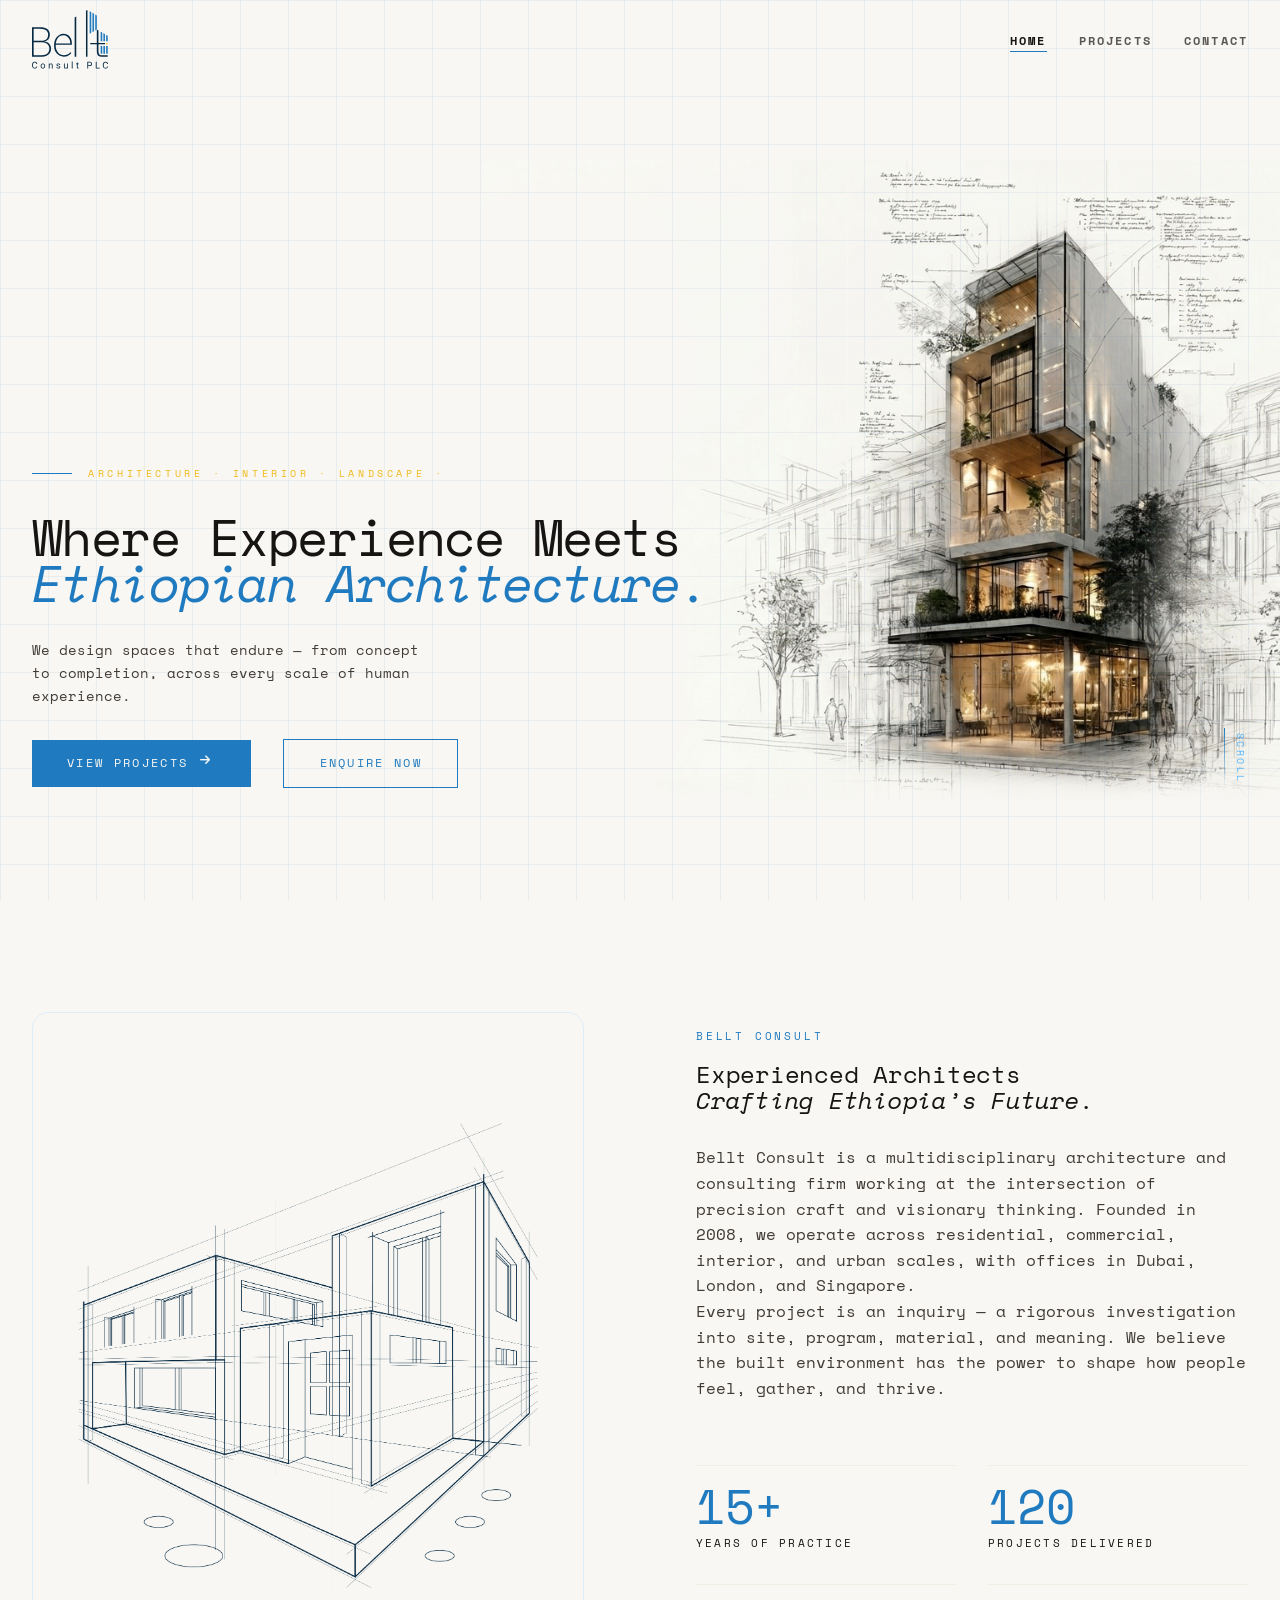
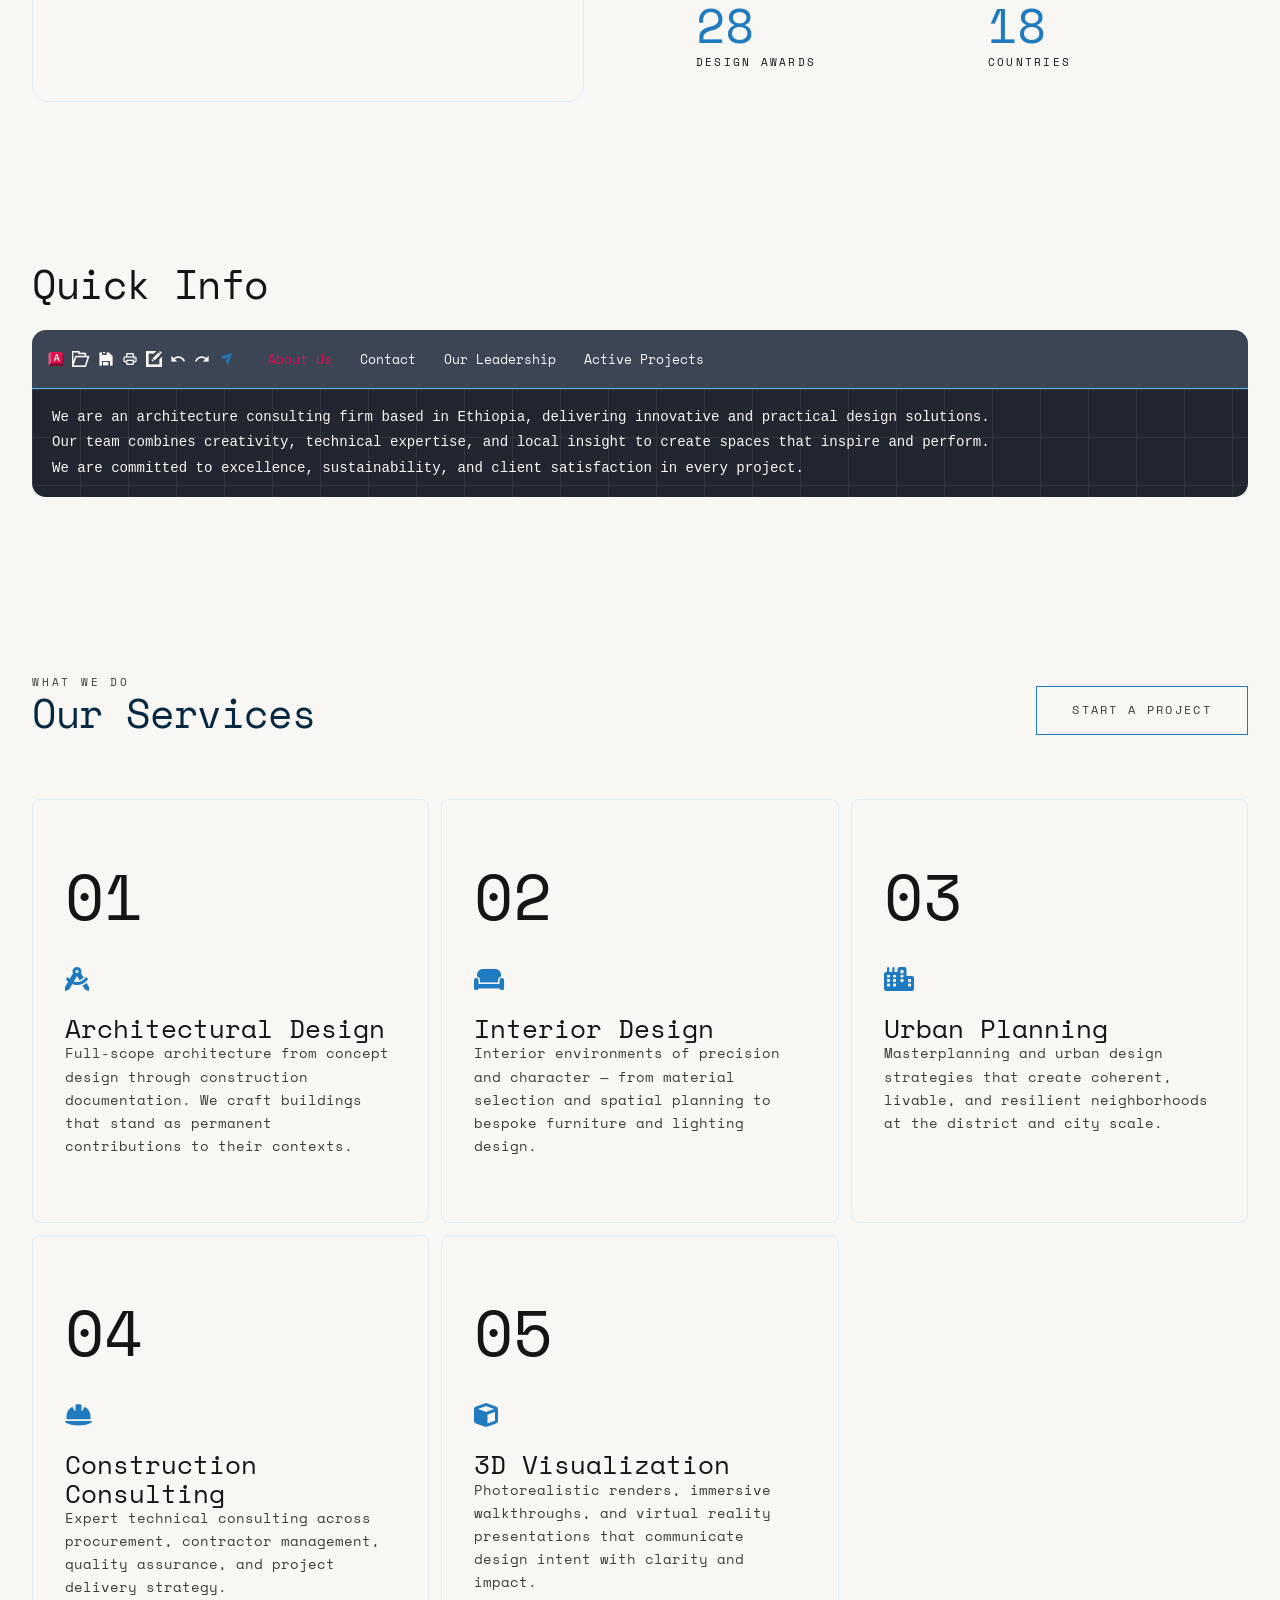
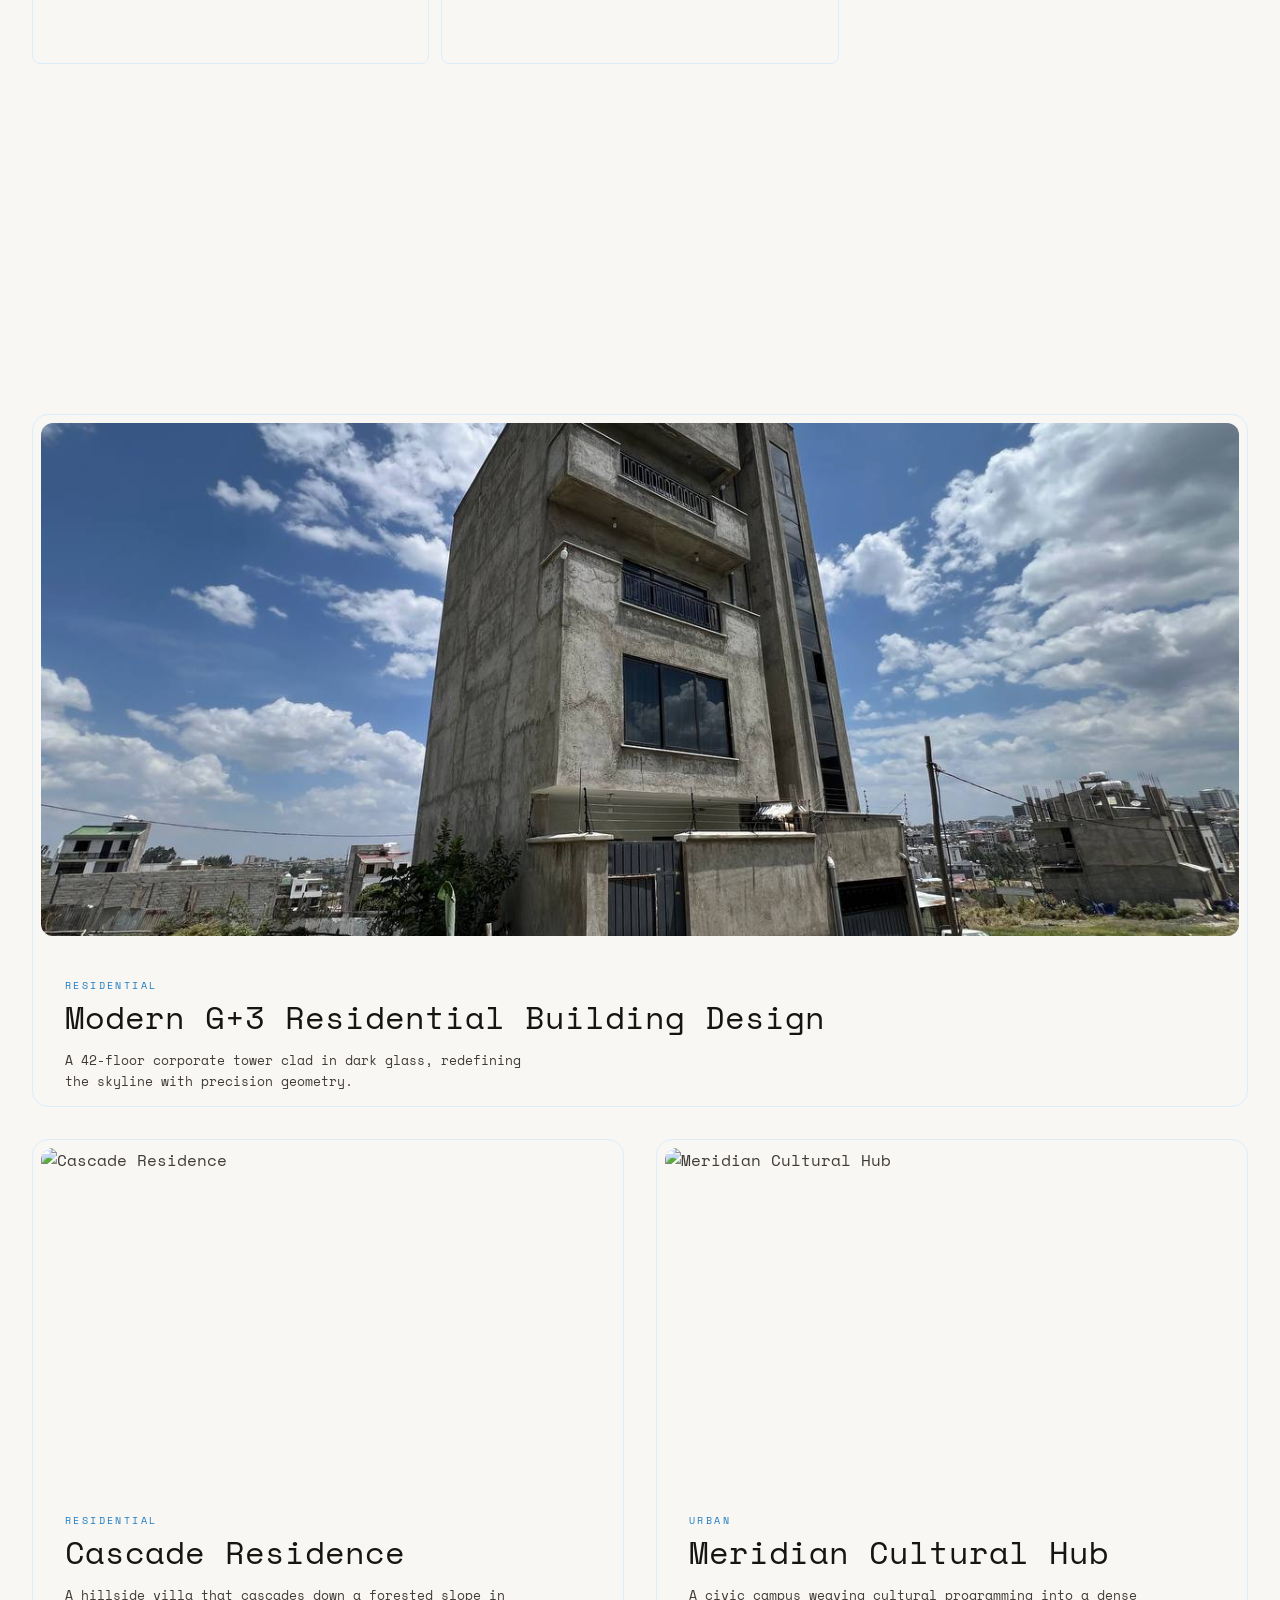
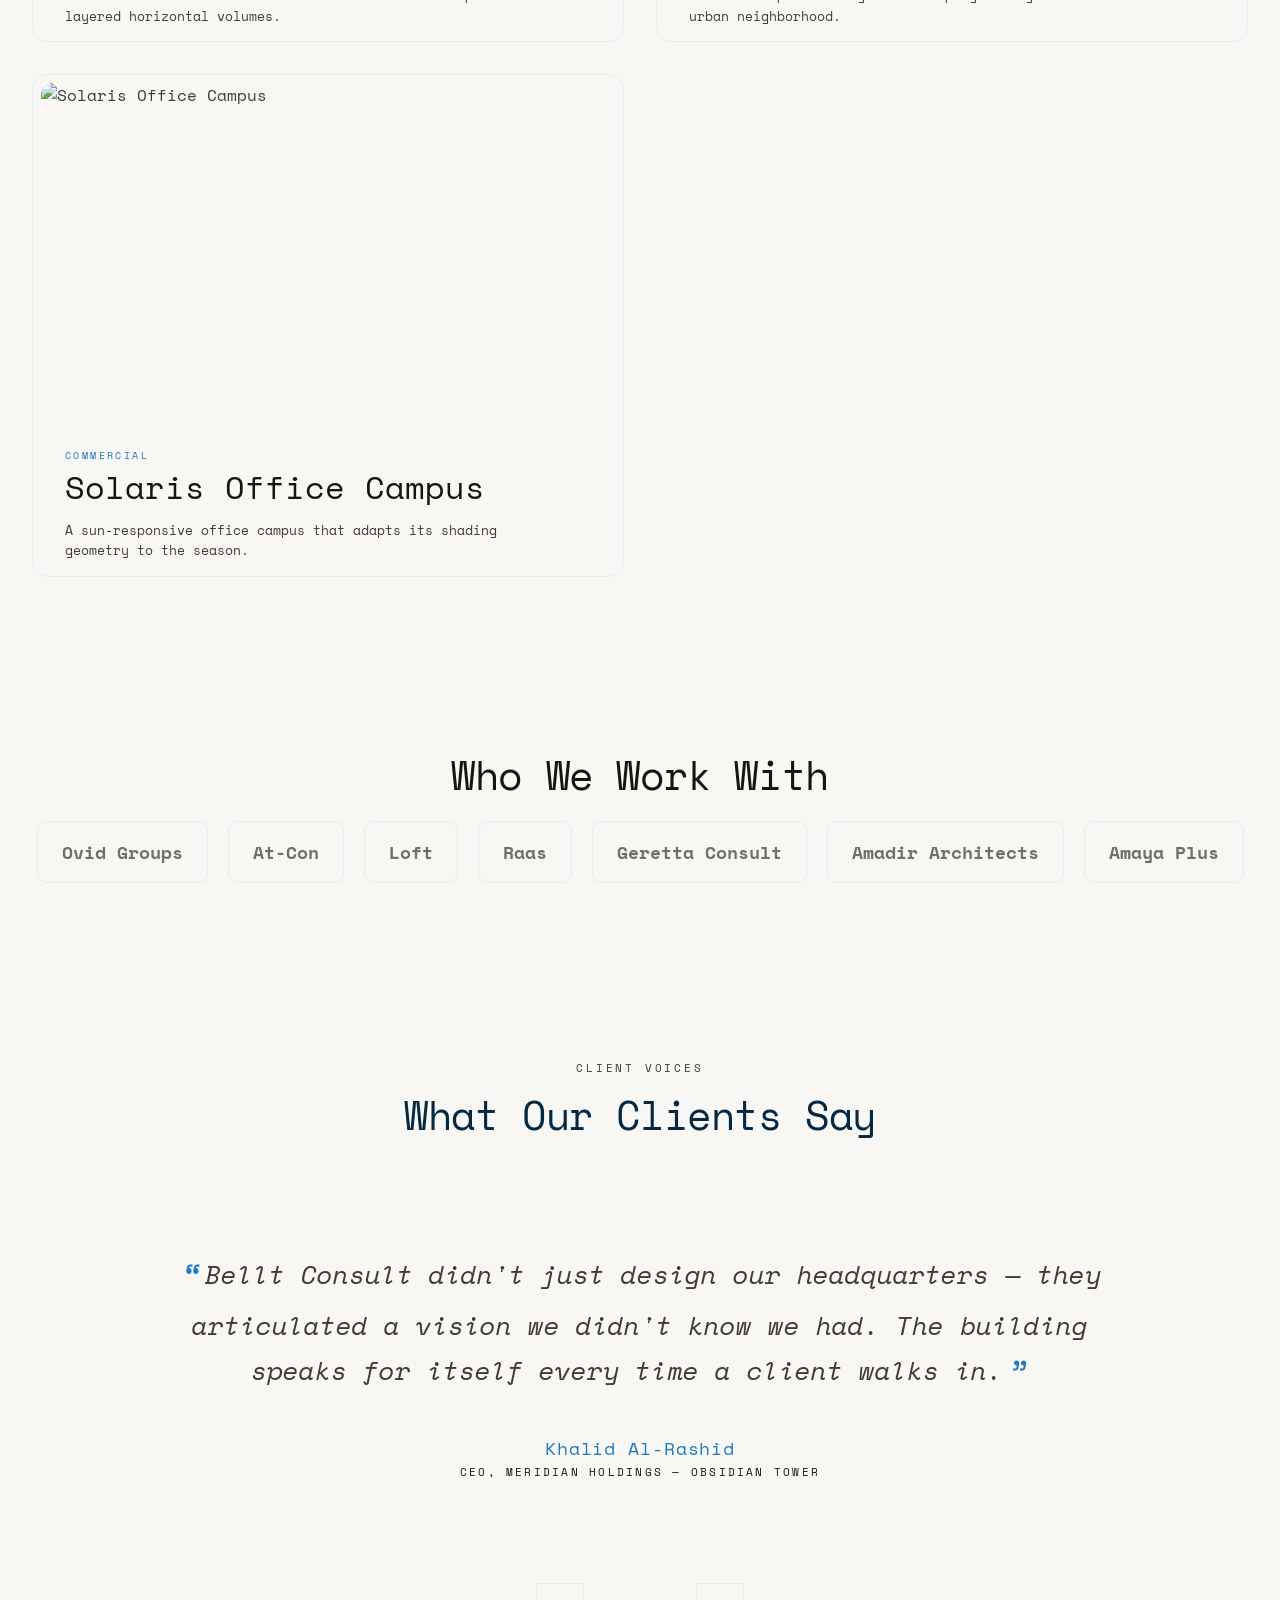
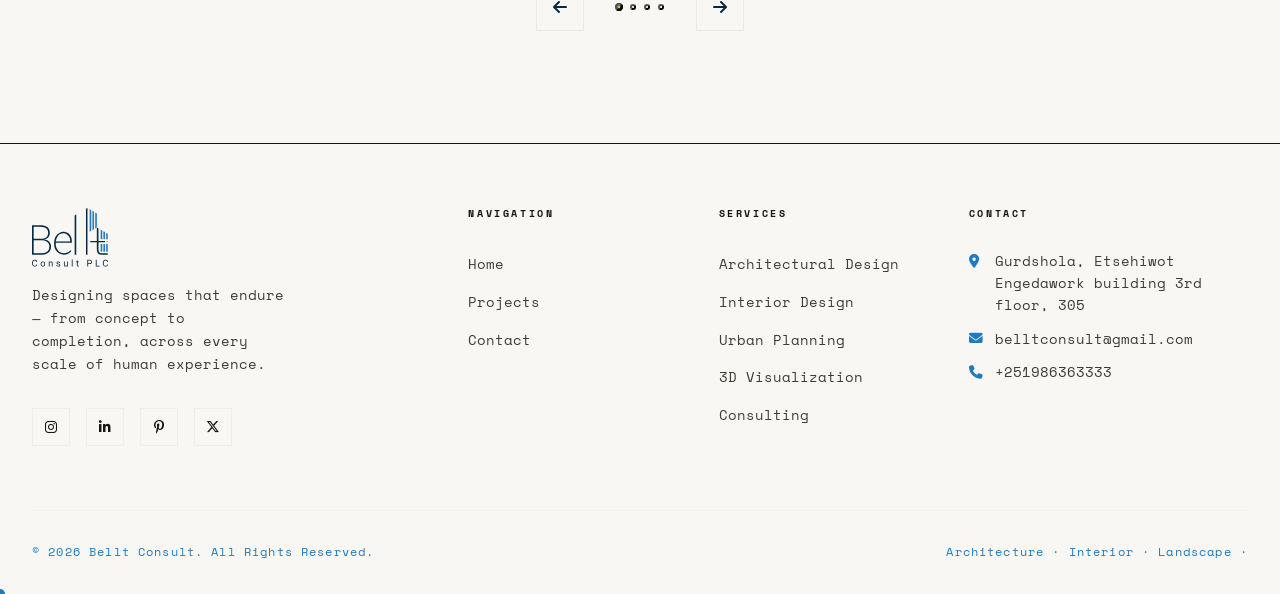
==== index.html @ 828d29a6 "pp changed" ====
<!DOCTYPE html>
<html lang="en">

<head>
  <!-- ── Canonical: tells Google the one true URL for this page ── -->
  <link rel="canonical" href="https://belltconsult.com/index.html">

  <meta charset="UTF-8">
  <meta name="viewport" content="width=device-width, initial-scale=1.0">
  <title>Bellt Consult — Architecture Consulting, Engineering, Business & Strategy Consulting in Ethiopia</title>
  <meta name="description"
    content="Bellt Consult is a premier architecture consulting firm crafting visionary spaces across residential, commercial, interior, and urban scales located in Addis Ababa, Ethiopia.">
  <link rel="stylesheet" href="css/style.css">
  <link rel="stylesheet" href="css/style2.css">
  <link rel="preconnect" href="https://fonts.googleapis.com">
  <link rel="preconnect" href="https://fonts.gstatic.com" crossorigin>
  <link
    href="https://fonts.googleapis.com/css2?family=Montserrat:ital,wght@0,100..900;1,100..900&family=Noto+Serif+Ethiopic:wght@100..900&family=Roboto:ital,wght@0,100..900;1,100..900&family=Space+Mono:ital,wght@0,400;0,700;1,400;1,700&display=swap" rel="stylesheet"
    rel="stylesheet">
  <link rel="stylesheet" href="https://cdnjs.cloudflare.com/ajax/libs/font-awesome/6.5.0/css/all.min.css">
  <link rel="icon" href="favicon.ico" sizes="any">
  <link rel="icon" type="image/png" href="favicon.png">
  <link rel="apple-touch-icon" href="apple-touch-icon.png">

  <script type="application/ld+json">
{
  "@context": "https://schema.org",
  "@type": "Organization",
  "name": "Bellt Consult",
  "url": "https://belltconsult.com",
  "logo": "https://belltconsult.com/favicon.png"
}
  </script>

</head>

<body>

  <!-- Page Transition Overlay -->
  <div id="page-overlay"></div>

  <!-- Loading Screen -->
  <div id="loading-screen">
    <div class="blueprint-grid"></div>
    <div class="loader-text">Bellt Consult</div>
    <div class="loader-bar"></div>
  </div>

  <!-- Navbar -->
  <nav id="navbar">
    <div class="nav-inner">
      <a href="index.html" class="nav-logo">
        <img src="images/bellt-logo.svg">
        <!-- <small>Consult PLC</small> -->
      </a>
      <ul class="nav-links">
        <li><a href="index.html">Home</a></li>
        <li><a href="projects.html">Projects</a></li>
        <li><a href="contact.html">Contact</a></li>
      </ul>
      <button class="nav-toggle" aria-label="Menu">
        <span></span><span></span><span></span>
      </button>
    </div>
  </nav>

  <!-- Mobile Nav -->
  <div class="nav-mobile">
    <a href="index.html">Home</a>
    <a href="projects.html">Projects</a>
    <a href="contact.html">Contact</a>
  </div>

  <!-- ── HERO ──────────────────────────────────────────────── -->
  <section id="hero">
    <div class="hero-bg"></div>
    <div class="blueprint-grid"></div>
    <!-- Floating stats -->
    <!-- <div class="stat-card stat-1">
    <div class="num">140+</div>
    <div class="label">Projects Built</div>
  </div>

  <div class="stat-card stat-2">
    <div class="num">12</div>
    <div class="label">Years of Practice</div>
  </div> -->
    <div class="container">
      <div class="hero-content">
        <p class="hero-eyebrow"> Architecture · Interior · Landscape ·</p>
        <h1 class="hero-title">
          Where Experience Meets<br>
          <em>Ethiopian Architecture.</em>
        </h1>
        <p class="hero-subtitle">We design spaces that endure — from concept to completion, across every scale of human
          experience.</p>
        <div class="hero-cta">
          <a href="projects.html" class="btn btn-primary">
            View Projects
            <i class="fa-solid fa-arrow-right btn-icon"></i>
          </a>
          <a href="contact.html" class="btn btn-outline">Enquire Now</a>
        </div>
      </div>
    </div>
    <!-- <div class="hero-counter">01 / 01</div> -->
    <div class="hero-scroll">Scroll</div>
  </section>

  <!-- ── ABOUT ─────────────────────────────────────────────── -->
  <section id="about" class="section">
    <div class="container">
      <div class="about-grid">
        <div class="about-img-wrap reveal-left">
          <img src="css/images/home.png" alt="Bellt Consult workspace" loading="lazy">
        </div>
        <div class="about-text reveal-right">
          <p class="eyebrow">Bellt Consult</p>
          <h2 class="about-title">Experienced Architects<br><em>Crafting Ethiopia’s Future.</em></h2>
          <p>Bellt Consult is a multidisciplinary architecture and consulting firm working at the intersection of
            precision craft and visionary thinking. Founded in 2008, we operate across residential, commercial,
            interior, and urban scales, with offices in Dubai, London, and Singapore.</p>
          <p>Every project is an inquiry — a rigorous investigation into site, program, material, and meaning. We
            believe the built environment has the power to shape how people feel, gather, and thrive.</p>
          <div class="about-stats stagger">
            <div class="stat-item">
              <div class="stat-num">15+</div>
              <div class="stat-label">Years of Practice</div>
            </div>
            <div class="stat-item">
              <div class="stat-num">120</div>
              <div class="stat-label">Projects Delivered</div>
            </div>
            <div class="stat-item">
              <div class="stat-num">28</div>
              <div class="stat-label">Design Awards</div>
            </div>
            <div class="stat-item">
              <div class="stat-num">18</div>
              <div class="stat-label">Countries</div>
            </div>
          </div>
        </div>
      </div>
    </div>
  </section>


  <!-- Quick Start -->
  <section id="quickstart" class="quickstart">
    <div class="container">
      <div class="section-header">
        <h2 class="section-title">
          <span class="claw-accent"></span> Quick Info
        </h2>
      </div>
      <div class="code-block">
        <div class="code-header">
          <div class="code-dots">
            <img src="images/autocad-icon.png">
             <!-- <img src="images/mdi_file-outline.png"> -->
             <img src="images/fontisto_folder.png">
             <img src="images/tdesign_save-filled.png">
             <img src="images/material-symbols_print-outline-rounded.png">
            <!-- <span class="code-dot"></span> -->
            <!-- <span class="code-dot"></span> -->
          </div>

                    <div class="code-dots">
            <img src="images/el_edit (1).png">
            <img src="images/ic_baseline-undo.png">
            <img src="images/ic_outline-redo.png">
            <img src="images/bitcoin-icons_share-filled.png">
          </div>

          <div class="mode-switch" id="modeSwitch">
            <button class="mode-btn active" data-mode="oneliner">About Us</button>
            <button class="mode-btn" data-mode="npm">Contact</button>
            <!-- <button class="mode-btn" data-mode="hackable">Hackable</button> -->
            <button class="mode-btn" data-mode="apps">Our Leadership</button>
            <button class="mode-btn" data-mode="plans">Active Projects</button>
          </div>

          <div class="hackable-switch hidden" id="hackableSwitch">
            <button class="hackable-btn active" data-hackable="installer">installer</button>
            <button class="hackable-btn" data-hackable="pnpm">pnpm</button>
          </div>

          <div class="switch-placeholder"></div>



        </div>

        <!-- One-liner code -->
        <div id="code-oneliner" class="code-content">

          <div class="code-line comment" id="oneliner-comment"> We are an architecture consulting firm based in Ethiopia, delivering innovative and practical design solutions. </div>
          <div class="code-line cmd">
            <!-- <span class="code-prompt"></span> -->
            <span>Our team combines creativity, technical expertise, and local insight to create spaces that inspire and perform. 
              <p>We are committed to excellence, sustainability, and client satisfaction in every project.</p></span>
            </button>
          </div>
        </div>

        <!-- npm code -->
        <div id="code-npm" class="code-content hidden">
          <div class="code-line comment">Email</div>
          <div class="code-line cmd">
            <span>belltconsult@gmail.com</span>
            <button class="copy-line-btn" data-cmd="install" title="Copy">
              <svg viewBox="0 0 24 24" fill="none" stroke="currentColor" stroke-width="2">
                <rect x="9" y="9" width="13" height="13" rx="2" />
                <path d="M5 15H4a2 2 0 0 1-2-2V4a2 2 0 0 1 2-2h9a2 2 0 0 1 2 2v1" />
              </svg>
            </button>
          </div>
          <div class="code-line comment">Phone</div>
          <div class="code-line cmd">

            <span>+251986363333</span>
            <button class="copy-line-btn" data-cmd="onboard" title="Copy">
              <svg viewBox="0 0 24 24" fill="none" stroke="currentColor" stroke-width="2">
                <rect x="9" y="9" width="13" height="13" rx="2" />
                <path d="M5 15H4a2 2 0 0 1-2-2V4a2 2 0 0 1 2-2h9a2 2 0 0 1 2 2v1" />
              </svg>
            </button>
          </div>
        </div>
        <!-- Apps code -->
        <div id="code-apps" class="code-content hidden">
          <div class="app-download-content">
            <span class="app-download-tagline">Our Leadership</span>
            <span class="app-download-subtitle">Our experienced leadership team guides Bellt Consult in fulfilling its
              mission of providing the best output..</span>
            <div class="app-download-grid">
              <div class="app-download-card2">
                <span class="app-download-platform">Founder</span>
                <div class="leader-card">
                  <!-- <div class="leader-avatar ph-navy">KG</div> -->
                  <img src="css/images/beni.jpg" alt="" class="leader-img">
                  <h4>Binyam Gebreegziabher</h4>
                  <p>Managing Director</p>
                </div>

              </div>
              <div class="app-download-card2">
                <span class="app-download-platform">Co-Founder</span>
                <div class="leader-card">
                  <!-- <div class="leader-avatar ph-navy">KG</div> -->
                  <img src="css/images/wale.jpg" alt="" class="leader-img">
                  <h4>Walelign Dejen</h4>
                  <p>Deputy Managing Director </p>
                </div>
              </div>

            </div>
          </div>
        </div>
<!-- code-plans -->
        <div id="code-plans" class="code-content hidden">
          <div class="app-download-content">
            <span class="app-download-tagline">Active Projects</span>
            <span class="app-download-subtitle">Our active projects reflect our commitment to innovative design, technical excellence, and client-focused solutions.</span>
            <div class="app-download-grid">
              <div class="app-download-card">
                <span class="app-download-platform">G+11 Residential</span>
                <div class="leader-card">
                  <img src="css/images/plan4.png" alt="" class="project-card">
                </div>

              </div>
              <div class="app-download-card">
                <span class="app-download-platform">G+2 Residential</span>
                <div class="leader-card">
                   <img src="css/images/plan4.png" alt="" class="project-card">
                </div>
              </div>

            </div>
          </div>
        </div>


      </div>
    </div>
    </div>
  </section>



  <!-- ── SERVICES ───────────────────────────────────────────── -->
  <section id="services" class="section">
    <div class="container">
      <div class="services-header">
        <div>
          <p class="eyebrow reveal">What We Do</p>
          <h2 class="section-title reveal" style="color:var(--clr-cream);">Our Services</h2>
        </div>
        <a href="contact.html" class="btn btn-outline reveal">Start a Project</a>
      </div>
      <div class="services-grid stagger">
        <div class="service-card">
          <div class="service-num">01</div>
          <div class="service-icon"><i class="fa-solid fa-drafting-compass"></i></div>
          <h3>Architectural Design</h3>
          <p>Full-scope architecture from concept design through construction documentation. We craft buildings that
            stand as permanent contributions to their contexts.</p>
        </div>
        <div class="service-card">
          <div class="service-num">02</div>
          <div class="service-icon"><i class="fa-solid fa-couch"></i></div>
          <h3>Interior Design</h3>
          <p>Interior environments of precision and character — from material selection and spatial planning to bespoke
            furniture and lighting design.</p>
        </div>
        <div class="service-card">
          <div class="service-num">03</div>
          <div class="service-icon"><i class="fa-solid fa-city"></i></div>
          <h3>Urban Planning</h3>
          <p>Masterplanning and urban design strategies that create coherent, livable, and resilient neighborhoods at
            the district and city scale.</p>
        </div>
        <div class="service-card">
          <div class="service-num">04</div>
          <div class="service-icon"><i class="fa-solid fa-helmet-safety"></i></div>
          <h3>Construction Consulting</h3>
          <p>Expert technical consulting across procurement, contractor management, quality assurance, and project
            delivery strategy.</p>
        </div>
        <div class="service-card">
          <div class="service-num">05</div>
          <div class="service-icon"><i class="fa-solid fa-cube"></i></div>
          <h3>3D Visualization</h3>
          <p>Photorealistic renders, immersive walkthroughs, and virtual reality presentations that communicate design
            intent with clarity and impact.</p>
        </div>

      </div>
    </div>
  </section>

  <!-- ── FEATURED PROJECTS ──────────────────────────────────── -->
  <section id="featured" class="section">
    <div class="container">
      <div class="featured-header">
        <div>
          <p class="eyebrow reveal">Selected Work</p>
          <h2 class="section-title reveal">Featured Projects</h2>
        </div>
        <a href="projects.html" class="btn btn-outline reveal">View All Projects</a>
      </div>
      <div id="featured-projects-grid">
        <!-- Dynamically populated by app.js -->
        <div style="grid-column:span 2; padding: 4rem; text-align:center; color: rgba(200,184,154,0.3)">
          <i class="fa-solid fa-spinner fa-spin" style="font-size:2rem"></i>
        </div>
      </div>
    </div>
  </section>

  <!-- Sponsors -->
  <section class="sponsors">
    <div class="container">
      <h2 class="section-title" style="justify-content:center;">
        <span></span> Who We Work With
      </h2>
      <div class="sponsors-grid">
        <a class="sponsor-card">
          <span class="sponsor-text">Ovid Groups</span>
        </a>
        <a class="sponsor-card">
          <span class="sponsor-text">At-Con</span>
        </a>
        <a class="sponsor-card">
          <span class="sponsor-text">Loft</span>
        </a>
        <a class="sponsor-card">
          <span class="sponsor-text">Raas</span>
        </a>
        <a class="sponsor-card">
          <span class="sponsor-text">Geretta Consult</span>
        </a>
        <a class="sponsor-card">
          <span class="sponsor-text">Amadir Architects</span>
        </a>
        <a class="sponsor-card">
          <span class="sponsor-text">Amaya Plus </span>
        </a>

      </div>
    </div>
  </section>



  <!-- ── TESTIMONIALS ───────────────────────────────────────── -->
  <section id="testimonials" class="section">
    <div class="container">
      <p class="eyebrow reveal" style="text-align:center; margin-bottom: 1rem;">Client Voices</p>
      <h2 class="section-title reveal" style="text-align:center; color:var(--clr-cream); margin-bottom: var(--gap-xl);">
        What Our Clients Say
      </h2>
      <div class="testimonials-inner reveal">
        <div class="testimonial-track">
          <div class="testimonial-item">
            <p class="testimonial-quote">Bellt Consult didn't just design our headquarters — they articulated a vision
              we didn't know we had. The building speaks for itself every time a client walks in.</p>
            <div class="testimonial-author">
              <strong>Khalid Al-Rashid</strong>
              CEO, Meridian Holdings — Obsidian Tower
            </div>
          </div>
          <div class="testimonial-item">
            <p class="testimonial-quote">Working with Bellt Consult on our alpine residence was a revelation. They
              understood the landscape, the climate, and above all, how we wanted to live.</p>
            <div class="testimonial-author">
              <strong>Petra Schulz</strong>
              Private Client — Cascade Residence, Zurich
            </div>
          </div>
          <div class="testimonial-item">
            <p class="testimonial-quote">Their urban planning work for the Archway District set a new standard for
              inclusive, humane city-building. Every decision was made with the community in mind.</p>
            <div class="testimonial-author">
              <strong>James Whitfield</strong>
              Director of Planning, London Borough of Islington
            </div>
          </div>
          <div class="testimonial-item">
            <p class="testimonial-quote">The penthouse design exceeded every expectation. Bellt Consult has a rare
              ability to create spaces that feel inevitable — as if they could never have been any other way.</p>
            <div class="testimonial-author">
              <strong>Anonymous</strong>
              Private Client — Noir Penthouse, New York
            </div>
          </div>
        </div>
        <div class="testimonial-nav">
          <button class="testimonial-btn prev" aria-label="Previous">
            <i class="fa-solid fa-arrow-left"></i>
          </button>
          <div class="testimonial-dots">
            <button class="testimonial-dot active" aria-label="Slide 1"></button>
            <button class="testimonial-dot" aria-label="Slide 2"></button>
            <button class="testimonial-dot" aria-label="Slide 3"></button>
            <button class="testimonial-dot" aria-label="Slide 4"></button>
          </div>
          <button class="testimonial-btn next" aria-label="Next">
            <i class="fa-solid fa-arrow-right"></i>
          </button>
        </div>
      </div>
    </div>
  </section>

  <!-- ── FOOTER ─────────────────────────────────────────────── -->
  <footer id="footer">
    <div class="container">
      <div class="footer-grid">
        <div class="footer-brand">
          <a href="index.html" class="nav-logo">
            <img src="images/bellt-logo.svg">
            <!-- <small>Architecture &amp; Consulting</small> -->
          </a>
          <p class="footer-tagline">Designing spaces that endure — from concept to completion, across every scale of
            human experience.</p>
          <div class="footer-socials">
            <a href="#" class="footer-social-link" aria-label="Instagram"><i class="fa-brands fa-instagram"></i></a>
            <a href="#" class="footer-social-link" aria-label="LinkedIn"><i class="fa-brands fa-linkedin-in"></i></a>
            <a href="#" class="footer-social-link" aria-label="Pinterest"><i class="fa-brands fa-pinterest-p"></i></a>
            <a href="#" class="footer-social-link" aria-label="Twitter/X"><i class="fa-brands fa-x-twitter"></i></a>
          </div>
        </div>
        <div class="footer-col">
          <h4>Navigation</h4>
          <ul>
            <li><a href="index.html">Home</a></li>
            <li><a href="projects.html">Projects</a></li>
            <li><a href="contact.html">Contact</a></li>
          </ul>
        </div>
        <div class="footer-col">
          <h4>Services</h4>
          <ul>
            <li><a href="contact.html">Architectural Design</a></li>
            <li><a href="contact.html">Interior Design</a></li>
            <li><a href="contact.html">Urban Planning</a></li>
            <li><a href="contact.html">3D Visualization</a></li>
            <li><a href="contact.html">Consulting</a></li>
          </ul>
        </div>
        <div class="footer-col">
          <h4>Contact</h4>
          <div class="footer-contact-item">
            <i class="fa-solid fa-location-dot"></i>
            <span>Gurdshola, Etsehiwot Engedawork building 3rd floor, 305</span>
          </div>
          <div class="footer-contact-item">
            <i class="fa-solid fa-envelope"></i>
            <span>belltconsult@gmail.com</span>
          </div>
          <div class="footer-contact-item">
            <i class="fa-solid fa-phone"></i>
            <span>+251986363333</span>
          </div>
        </div>
      </div>
      <div class="footer-bottom">
        <span>&copy; 2026 Bellt Consult. All Rights Reserved.</span>
        <span> Architecture · Interior · Landscape ·</span>
      </div>
    </div>
  </footer>

  <script src="js/app.js"></script>
  <script src="js/data.js"></script>
  <script src="js/script.js"></script>


</body>

</html>
---- css/style.css ----
/* ============================================================
   FORMA STUDIO — Architecture Consulting
   Main Stylesheet
   ============================================================ */

/* ── Google Fonts Import ─────────────────────────────────── */
@import url('https://fonts.googleapis.com/css2?family=Montserrat:ital,wght@0,100..900;1,100..900&family=Noto+Serif+Ethiopic:wght@100..900&family=Roboto:ital,wght@0,100..900;1,100..900&family=Space+Mono:ital,wght@0,400;0,700;1,400;1,700&display=swap" rel="stylesheet');

/* ── CSS Variables ───────────────────────────────────────── */
:root {
  /* Colors */
  --clr-black: #0a0a0a;
  --clr-dark: #111111;
  --clr-dark-mid: #1a1a1a;
  --clr-mid: #2c2c2c;
  --clr-stone: #171514;
  --clr-stone-subtitle:#413b37;
  --clr-sand: #2D9EF1;
  --clr-cream: #062943;
  --clr-white: #f8f7f3;
  --clr-accent: #1F7ABF;
  --clr-accent-lt: #5CB9FF;
  --clr-blue-main: #1F7ABF;
  --clr-blue-accent: #5CB9FF;
  --clr-blue-light: #ddeefb;
  --clr-blue-cream: #9CD5FF;
  --clr-yellow: #f2b817;


  /* Typography */
  --font-display: "Space Mono", sans-serif;
  --font-body: "Space Mono", sans-serif;

  /* Spacing */
  --gap-xs: 0.5rem;
  --gap-sm: 1rem;
  --gap-md: 2rem;
  --gap-lg: 4rem;
  --gap-xl: 7rem;
  --gap-xxl: 12rem;

  /* Layout */
  --max-width: 1400px;
  --nav-h: 80px;

  /* Transitions */
  --ease: cubic-bezier(0.25, 0.46, 0.45, 0.94);
  --ease-slow: cubic-bezier(0.16, 1, 0.3, 1);
}

/* ── Reset & Base ────────────────────────────────────────── */
*,
*::before,
*::after {
  box-sizing: border-box;
  margin: 0;
  padding: 0;
}

html {
  scroll-behavior: smooth;
  font-size: 16px;
}

body {
  background-color: var(--clr-white);
  color: var(--clr-white);
  font-family: var(--font-body);
  font-weight: 300;
  line-height: 1.7;
  overflow-x: hidden;
}

body.light-bg {
  background-color: var(--clr-white);
  color: var(--clr-dark);
}

img {
  display: block;
  width: 100%;
  object-fit: cover;
}

a {
  color: inherit;
  text-decoration: none;
}

ul {
  list-style: none;
}

button,
input,
textarea,
select {
  font-family: inherit;
}

/* ── Page Transition Overlay ─────────────────────────────── */
#page-overlay {
  position: fixed;
  inset: 0;
  background: transparent;
  z-index: 9999;
  pointer-events: none;
  transform: translateY(100%);
  transition: transform 0.3s var(--ease-slow);
}

#page-overlay.active {
  transform: translateY(0);
}

/* ── Loading Screen ──────────────────────────────────────── */
#loading-screen {
  position: fixed;
  inset: 0;
  background: var(--clr-white);
  display: flex;
  align-items: center;
  justify-content: center;
  z-index: 9998;
  transition: opacity 0.8s var(--ease), visibility 0.8s;
}

#loading-screen.hidden {
  opacity: 0;
  visibility: hidden;
}

.loader-text {
  font-family: var(--font-display);
  font-size: clamp(1.5rem, 4vw, 3rem);
  font-weight: 300;
  letter-spacing: 0.3em;
  color: var(--clr-blue-main);
  overflow: hidden;
}

.loader-text span {
  display: inline-block;
  animation: loaderReveal 1.4s var(--ease-slow) forwards;
  opacity: 0;
  transform: translateY(60px);
}

.loader-bar {
  position: absolute;
  bottom: 0;
  left: 0;
  height: 2px;
  background: var(--clr-accent);
  width: 0%;
  animation: loaderBar 1.8s var(--ease) forwards;
}

@keyframes loaderReveal {
  to {
    opacity: 1;
    transform: translateY(0);
  }
}

@keyframes loaderBar {
  to {
    width: 100%;
  }
}

/* ── Typography ──────────────────────────────────────────── */
h1,
h2,
h3,
h4,
h5 {
  font-family: var(--font-display);
  font-weight: 400;
  line-height: 1.1;
}

.display-title {
  font-size: clamp(3.5rem, 9vw, 10rem);
  font-weight: 300;
  letter-spacing: -0.02em;
  line-height: 0.95;
}

.section-title {
  color: var(--clr-stone);
  font-size: clamp(2.5rem, 2vw, 5rem);
  font-weight: 300;
  letter-spacing: -0.01em;
}

.about-title {
  color: var(--clr-stone);
  font-size: clamp(rem, 4vw, 5rem);
  font-weight: 300;
  letter-spacing: -0.01em;
}


.eyebrow {
  font-family: var(--font-body);
  font-size: 0.7rem;
  font-weight: 500;
  letter-spacing: 0.25em;
  text-transform: uppercase;
  color: var(--clr-blue-main);
}

/* ── Layout Utilities ────────────────────────────────────── */
.container {
  width: 100%;
  max-width: var(--max-width);
  margin: 0 auto;
  padding: 0 var(--gap-md);
  /*padding-bottom: 24px;*/
}

.container2 {
  width: 100%;
  max-width: var(--max-width);
  margin: 0 auto;
  padding: 0 var(--gap-md);
  padding-bottom: 128px;
}


.section {
  padding: var(--gap-xl) 0;
}

.section-sm {
  padding: var(--gap-lg) 0;
}


/* ── NAVBAR ──────────────────────────────────────────────── */
#navbar {
  position: fixed;
  top: 0;
  left: 0;
  right: 0;
  height: var(--nav-h);
  z-index: 1000;
  display: flex;
  align-items: center;
  transition: background 0.5s var(--ease), box-shadow 0.5s var(--ease);
}

#navbar.scrolled {
  background: var(--clr-white);
  backdrop-filter: blur(20px);
  -webkit-backdrop-filter: blur(20px);
  box-shadow: 0 1px 0 rgba(200, 184, 154, 0.08);
}

.nav-inner {
  width: 100%;
  max-width: var(--max-width);
  margin: 0 auto;
  padding: 0 var(--gap-md);
  display: flex;
  align-items: center;
  justify-content: space-between;
}

.nav-logo {
  font-family: var(--font-display);
  font-size: 1.4rem;
  font-weight: 400;
  letter-spacing: 0.05em;
  color: var(--clr-cream);
  display: flex;
  flex-direction: column;
  line-height: 1.1;
  display: flex;
  /*align-items: right;*/
  gap: 12px;
  width: 80px;
  height: 60px;
}

.nav-logo small {
  font-family: var(--font-body);
  font-size: 0.55rem;
  letter-spacing: 0.35em;
  text-transform: uppercase;
  color: var(--clr-stone);
  font-weight: 400;
}

.nav-links {
  display: flex;
  gap: var(--gap-md);
  align-items: center;
}

.nav-links a {
  font-size: 0.75rem;
  font-weight: 800;
  letter-spacing: 0.18em;
  text-transform: uppercase;
  color: var(--clr-stone);
  opacity: 0.7;
  transition: opacity 0.3s;
  position: relative;
}

.nav-links a::after {
  content: '';
  position: absolute;
  bottom: -3px;
  left: 0;
  width: 0;
  height: 1px;
  background: var(--clr-accent);
  transition: width 0.3s var(--ease);
}

.nav-links a:hover,
.nav-links a.active {
  opacity: 1;
}

.nav-links a:hover::after,
.nav-links a.active::after {
  width: 100%;
}

/* Hamburger */
.nav-toggle {
  display: none;
  flex-direction: column;
  gap: 5px;
  cursor: pointer;
  padding: 4px;
}

.nav-toggle span {
  display: block;
  width: 24px;
  height: 2px;
  background: var(--clr-blue-main);
  transition: all 0.4s var(--ease);
  transform-origin: center;
  border-radius: 1px;
}

.nav-toggle.open span:nth-child(1) {
  transform: translateY(6px) rotate(45deg);
}

.nav-toggle.open span:nth-child(2) {
  opacity: 0;
  transform: scaleX(0);
}

.nav-toggle.open span:nth-child(3) {
  transform: translateY(-6px) rotate(-45deg);
}

/* Mobile Nav */
.nav-mobile {
  position: fixed;
  inset: 0;
  background: var(--clr-white);
  z-index: 999;
  display: flex;
  flex-direction: column;
  align-items: center;
  justify-content: center;
  gap: var(--gap-md);
  transform: translateX(100%);
  transition: transform 0.6s var(--ease-slow);
}

.nav-mobile.open {
  transform: translateX(0);
}

.nav-mobile a {
  font-family: var(--font-display);
  font-size: clamp(2.5rem, 7vw, 5rem);
  font-weight: 300;
  letter-spacing: 0.02em;
  color: var(--clr-stone);
  opacity: 0.5;
  transition: opacity 0.3s, transform 0.3s var(--ease);
}

.nav-mobile a:hover {
  opacity: 1;
  transform: translateX(10px);
}

/* ── BUTTONS ─────────────────────────────────────────────── */
.btn {
  display: inline-flex;
  align-items: center;
  gap: 0.75rem;
  padding: 0.9rem 2.2rem;
  font-family: var(--font-body);
  font-size: 0.72rem;
  font-weight: 400;
  letter-spacing: 0.2em;
  text-transform: uppercase;
  cursor: pointer;
  border: none;
  transition: all 0.35s var(--ease);
  position: relative;
  overflow: hidden;
}

.btn-primary {
  background: var(--clr-blue-main);
  color: var(--clr-white);
}

.btn-primary:hover {
  background: var(--clr-accent-lt);
}

.btn-outline {
  background: transparent;
  color: var(--clr-blue-main);
  border: 1px solid var(--clr-blue-main);
}

.btn-outline:hover {
  background: transparent;
  border-color: var(--clr-stone);
  color: var(--clr-stone);
}

.btn-icon {
  width: 16px;
  height: 16px;
  transition: transform 0.3s var(--ease);
}

.btn:hover .btn-icon {
  transform: translateX(4px);
}

/* ── HERO (Home) ─────────────────────────────────────────── */
/* Blueprint grid background */
.blueprint-grid {
  position: absolute;
  inset: 0;
  background-image:
    linear-gradient(rgba(46, 106, 173, 0.07) 1px, transparent 1px),
    linear-gradient(90deg, rgba(46, 106, 173, 0.07) 1px, transparent 1px);
  background-size: 48px 48px;
  animation: gridFadeIn 2s ease forwards;
  opacity: 1;
}

/* Animated blueprint line traces */
.blueprint-lines {
  position: absolute;
  inset: 0;
  pointer-events: none;
}

/* Floating stats
    .stat-card {
      position: absolute;
      z-index: 20;
      background: white;
      border: 1px solid var(--clr-blue-accent);
      padding: 16px 24px;
      opacity: 1;
      animation: cardFloat 0.8s ease forwards;
      box-shadow: 0 8px 40px rgba(46,106,173,0.1);
    }

    .stat-card .num {
      font-family: "Roboto", sans-serif;
      font-size: 32px;
      font-weight: 500;
      color: var(--clr-stone);
      line-height: 1;
      margin-bottom: 4px;
    }

    .stat-card .label {
      font-size: 10px;
      font-weight: 500;
      letter-spacing: 0.18em;
      text-transform: uppercase;
      color: var(--clr-blue-main);
    }

    .stat-1 { bottom: 22%; right: 6%; animation-delay: 2s; }
    .stat-2 { top: 18%; right: 42%; animation-delay: 2.3s; } */

#hero {
  position: relative;
  height: 100vh;
  min-height: 700px;
  display: flex;
  align-items: flex-end;
  padding-bottom: var(--gap-xl);
  overflow: hidden;

}

.hero-bg {
  position: absolute;
  inset: 0;
  background: url('images/hero ps.png') center / cover;

  transform: scale(1.05);
  animation: heroZoom 12s var(--ease) forwards;

}

.hero-bg::after {
  content: '';
  position: absolute;
  inset: 0;
  /*  background: linear-gradient(
    160deg,
    rgba(10,10,10,0.3) 0%,
    rgba(10,10,10,0.55) 50%,
    rgba(10,10,10,0.85) 100%
  );*/
}

@keyframes heroZoom {
  to {
    transform: scale(1);
  }
}

.hero-content {
  position: relative;
  z-index: 1;
  width: 100%;
}

.hero-eyebrow {
  font-family: var(--font-body);
  font-size: 0.65rem;
  font-weight: 500;
  letter-spacing: 0.35em;
  text-transform: uppercase;
  color: var(--clr-yellow);
  display: flex;
  align-items: center;
  gap: var(--gap-sm);
  margin-bottom: var(--gap-md);
  opacity: 0;
  animation: fadeUp 0.8s 1s var(--ease) forwards;
}

.hero-eyebrow::before {
  content: '';
  display: block;
  width: 40px;
  height: 1px;
  background: var(--clr-accent);
}

.hero-title {
  font-size: clamp(2rem, 4vw, 10rem);
  font-weight: 250;
  letter-spacing: -0.03em;
  line-height: 0.9;
  margin-bottom: var(--gap-md);
  opacity: 0;
  animation: fadeUp 0.9s 1.1s var(--ease) forwards;
  color: var(--clr-stone);
}

.hero-title em {
  /*font-style: italic;*/
  color: var(--clr-blue-main);
}

.hero-subtitle {
  font-size: 0.9rem;
  color: var(--clr-stone-subtitle);
  max-width: 400px;
  margin-bottom: var(--gap-md);
  opacity: 0;
  animation: fadeUp 0.8s 1.3s var(--ease) forwards;
}

.hero-cta {
  display: flex;
  align-items: center;
  gap: var(--gap-md);
  opacity: 0;
  animation: fadeUp 0.8s 1.5s var(--ease) forwards;
}

.hero-scroll {
  position: absolute;
  right: var(--gap-md);
  bottom: var(--gap-xl);
  display: flex;
  flex-direction: column;
  align-items: center;
  gap: 0.5rem;
  writing-mode: vertical-rl;
  font-size: 0.6rem;
  letter-spacing: 0.25em;
  text-transform: uppercase;
  color: var(--clr-blue-accent);
  z-index: 1;
  animation: fadeIn 1s 2s var(--ease) forwards;
  opacity: 0;
}

.hero-scroll::after {
  content: '';
  display: block;
  width: 1px;
  height: 60px;
  background: linear-gradient(to bottom, var(--clr-accent) 0%, transparent 100%);
}

.hero-counter {
  position: absolute;
  left: var(--gap-md);
  bottom: var(--gap-xl);
  z-index: 1;
  font-family: var(--font-display);
  font-size: 0.75rem;
  color: rgba(200, 184, 154, 0.4);
  letter-spacing: 0.1em;
}

@keyframes fadeUp {
  from {
    opacity: 0;
    transform: translateY(40px);
  }

  to {
    opacity: 1;
    transform: translateY(0);
  }
}

@keyframes fadeIn {
  to {
    opacity: 1;
  }
}

/* ── ABOUT SECTION ───────────────────────────────────────── */
#about {
  background: var(--clr-white);
  overflow: hidden;
}

.about-grid {
  display: grid;
  grid-template-columns: 1fr 1fr;
  gap: var(--gap-xl);
  align-items: center;
}

.about-img-wrap {
  position: relative;
  aspect-ratio: 4/5;
  overflow: hidden;
  /*border-radius: 8px;*/
  /*box-shadow: 0 10px 32px rgba(30, 148, 184, .17);*/
  border: 1px solid var(--clr-blue-light);
  border-radius: 16px;

}

.about-img-wrap img {
  height: 100%;
  transition: transform 0.8s var(--ease);
}

.about-img-wrap:hover img {
  transform: scale(1.04);
  border: 1px solid var(--clr-blue-main);
}

.about-img-accent {
  position: absolute;
  bottom: -var(--gap-md);
  right: -var(--gap-md);
  width: 40%;
  aspect-ratio: 1;
  background: var(--clr-mid);
  z-index: -1;
}

.about-stats {
  display: grid;
  grid-template-columns: 1fr 1fr;
  gap: var(--gap-md);
  margin-top: var(--gap-lg);
}

.stat-item {
  border-top: 1px solid rgba(200, 184, 154, 0.15);
  padding-top: var(--gap-sm);
}

.stat-num {
  font-family: var(--font-display);
  font-size: 3rem;
  font-weight: 300;
  color: var(--clr-blue-main);
  line-height: 1;
}

.stat-label {
  font-size: 0.7rem;
  letter-spacing: 0.2em;
  text-transform: uppercase;
  color: var(--clr-stone);
  margin-top: 0.25rem;
}

.about-text h2 {
  margin: var(--gap-sm) 0 var(--gap-md);
}

.about-text  {
  color: var(--clr-stone-subtitle);
  margin-bottom: var(--gap-sm);
}

/* ── SERVICES SECTION ────────────────────────────────────── */
#services {
  background: var(--clr-white);
}

.services-header {
  display: flex;
  justify-content: space-between;
  align-items: flex-end;
  margin-bottom: var(--gap-lg);
}

.services-grid {
  display: grid;
  grid-template-columns: repeat(3, 1fr);
  gap: 12px;
  /*background: rgba(200, 184, 154, 0.08);*/
}

.service-card {
  background: var(--clr-white);
  padding: var(--gap-lg) var(--gap-md);
  position: relative;
  overflow: hidden;
  transition: background 0.4s var(--ease);
  cursor: default;
  /*box-shadow: 0 10px 32px rgba(30, 148, 184, .13);*/
    border: 1px solid var(--clr-blue-light);
  border-radius: 16px;
  border-radius: 8px;
}

.service-card::before {
  content: '';
  position: absolute;
  bottom: 0;
  left: 0;
  width: 0;
  height: 2px;
  background: var(--clr-accent);
  transition: width 0.5s var(--ease);
}

.service-card:hover {
  background: var(--clr-white);
    /*box-shadow: 0 10px 32px var(--clr-yellow);*/
    border: 1px solid var(--clr-blue-main);
}

.service-card:hover::before {
  width: 100%;
}

.service-num {
  font-family: var(--font-display);
  font-size: 4rem;
  font-weight: 300;
  color: var(--clr-stone);
  line-height: 1;
  margin-bottom: var(--gap-md);
  transition: color 0.4s;
}

.service-card:hover .service-num {
  color: var(--clr-blue-accent);
}

.service-icon {
  font-size: 1.5rem;
  color: var(--clr-blue-main);
  margin-bottom: var(--gap-sm);
}

.service-card h3 {
  font-family: var(--font-display);
  font-size: 1.6rem;
  font-weight: 300;
  /*margin-bottom: 0.75rem;*/
}

.service-card p {
  font-size: 0.85rem;
  color: var(--clr-stone-subtitle);
  line-height: 1.7;
}

/* ── FEATURED PROJECTS ───────────────────────────────────── */
#featured {
  background: var(--clr-white);
}

.featured-header {
  display: flex;
  justify-content: space-between;
  align-items: flex-end;
  margin-bottom: var(--gap-lg);
}

#featured-projects-grid {
  display: grid;
  grid-template-columns: repeat(2, 1fr);
  gap: var(--gap-md);
}

#featured-projects-grid .project-card:first-child {
  grid-column: span 2;
}

/* ── PROJECT CARD ────────────────────────────────────────── */
.project-card {
  position: relative;
  overflow: hidden;
  cursor: pointer;
  display: flex;
  flex-direction: column;
  background: var(--clr-white);
  border: 0.2px solid var(--clr-blue-light);
  border-radius: 16px;
  /*box-shadow: 0 8px 32px rgba(30, 148, 184, .11);*/

}

.project-card-img {
  aspect-ratio: 16/9;
  overflow: hidden;
  border-radius: 12px;
  margin: 8px 8px 0 8px;
}

.project-card:first-child .project-card-img {
  aspect-ratio: 21/9;
}

.project-card-img img {
  height: 100%;
  transition: transform 0.8s var(--ease);
}

.project-card:hover .project-card-img img {
  transform: scale(1.06);
}

.project-card-overlay {

  position: absolute;
  inset: 0;
  /*background: linear-gradient(to top, rgba(10,10,10,0.9) 0%, transparent 60%);*/
  opacity: 0.7;
  transition: opacity 0.4s;
}

.project-card:hover .project-card-overlay {
  opacity: 1;
}

.project-card-info {
  display: flex;
  flex-direction: column;
  flex-grow: 1;
  padding: var(--gap-md);
  transform: translateY(10px);
  transition: transform 0.4s var(--ease);
}

.project-card:hover .project-card-info {
  transform: translateY(0);
}

.project-card-cat {
  font-size: 0.6rem;
  letter-spacing: 0.25em;
  text-transform: uppercase;
  color: var(--clr-blue-main);
  margin-bottom: 0.4rem;

}

.project-card-title {
  font-family: var(--font-display);
  font-size: clamp(1.3rem, 2.5vw, 2rem);
  font-weight: 300;
  line-height: 1.1;
  margin-bottom: 0.5rem;
  color: var(--clr-stone);
}

.project-card-desc {
  font-size: 0.8rem;
  color: var(--clr-stone-subtitle);
  /*opacity: 0;*/
  transform: translateY(8px);
  transition: opacity 0.4s 0.05s var(--ease), transform 0.4s 0.05s var(--ease);
  max-width: 480px;
}

/*.project-card:hover .project-card-desc {
  opacity: 1;
  transform: translateY(0);
}*/
.project-card-arrow {
  position: absolute;
  top: var(--gap-md);
  right: var(--gap-md);
  width: 44px;
  height: 44px;
  background: var(--clr-black);
  backdrop-filter: blur(8px);
  display: flex;
  align-items: center;
  justify-content: center;
  color: var(--clr-white);
  font-size: 1.2rem;
  opacity: 0;
  /* border: 1px solid var(--clr-stone); */
  border-radius: 8px;
  transform: scale(0.8);
  transition: opacity 0.3s, transform 0.3s var(--ease);
}

.project-card:hover .project-card-arrow {
  opacity: 1;
  transform: scale(1);
}

/* ── TESTIMONIALS ────────────────────────────────────────── */
#testimonials {
  background: var(--clr-white);
  overflow: hidden;
}

.testimonials-inner {
  position: relative;
}

.testimonial-track {
  display: flex;
  transition: transform 0.7s var(--ease-slow);
}

.testimonial-item {
  flex: 0 0 100%;
  padding: 0 10%;
  text-align: center;
}

.testimonial-quote {
  font-family: var(--font-display);
  font-size: clamp(1rem, 2vw, 2rem);
  font-weight: 100;
  font-style: italic;
  line-height: 1.5;
  color: var(--clr-stone-subtitle);
  margin-bottom: var(--gap-md);
}

.testimonial-quote::before {
  content: '\201C';
  color: var(--clr-accent);
  font-size: 1.5em;
  vertical-align: -0.2em;
  margin-right: 0.1em;
}

.testimonial-quote::after {
  content: '\201D';
  color: var(--clr-accent);
  font-size: 1.5em;
  vertical-align: -0.2em;
  margin-left: 0.1em;
}

.testimonial-author {
  font-size: 0.7rem;
  letter-spacing: 0.2em;
  text-transform: uppercase;
  color: var(--clr-stone);
}

.testimonial-author strong {
  color: var(--clr-accent);
  display: block;
  font-family: var(--font-display);
  font-size: 1.1rem;
  letter-spacing: 0.05em;
  font-weight: 300;
  text-transform: none;
}

.testimonial-nav {
  display: flex;
  justify-content: center;
  align-items: center;
  gap: var(--gap-md);
  margin-top: var(--gap-lg);
}

.testimonial-btn {
  background: transparent;
  border: 1px solid rgba(200, 184, 154, 0.2);
  width: 48px;
  height: 48px;
  display: flex;
  align-items: center;
  justify-content: center;
  color: var(--clr-cream);
  cursor: pointer;
  transition: all 0.3s;
  font-size: 1rem;
}

.testimonial-btn:hover {
  border-color: var(--clr-accent);
  color: var(--clr-accent);
}

.testimonial-dots {
  display: flex;
  gap: 0.5rem;
}

.testimonial-dot {
  width: 6px;
  height: 6px;
  background: F2B817;
  border-radius: 50%;
  cursor: pointer;
  transition: background 0.3s, transform 0.3s;
}

.testimonial-dot.active {
  background: #F2B817;
  transform: scale(1.4);
}

/* ── FOOTER ──────────────────────────────────────────────── */
#footer {
  background: var(--clr-white);
  border-top: 1px solid var(--clr-stone);
  padding: var(--gap-lg) 0 var(--gap-md);
}

.footer-grid {
  display: grid;
  grid-template-columns: 2fr 1fr 1fr 1.5fr;
  gap: var(--gap-lg);
  margin-bottom: var(--gap-lg);
}

.footer-brand .nav-logo {
  font-size: 1.8rem;
  margin-bottom: var(--gap-sm);
}

.footer-tagline {
  font-size: 0.85rem;
  color: var(--clr-stone-subtitle);
  max-width: 260px;
  line-height: 1.7;
}

.footer-socials {
  display: flex;
  gap: var(--gap-sm);
  margin-top: var(--gap-md);
}

.footer-social-link {
  width: 38px;
  height: 38px;
  border: 1px solid rgba(200, 184, 154, 0.15);
  display: flex;
  align-items: center;
  justify-content: center;
  font-size: 0.85rem;
  color: var(--clr-stone);
  transition: all 0.3s;
}

.footer-social-link:hover {
  border-color: var(--clr-accent);
  color: var(--clr-stone);
}

.footer-col h4 {
  font-family: var(--font-body);
  font-size: 0.65rem;
  font-weight: 800;
  letter-spacing: 0.25em;
  text-transform: uppercase;
  color: var(--clr-stone);
  margin-bottom: var(--gap-md);
}

.footer-col ul {
  display: flex;
  flex-direction: column;
  gap: 0.75rem;
}

.footer-col ul li a {
  font-size: 0.85rem;
  color: var(--clr-stone-subtitle);
  transition: color 0.3s;
}

.footer-col ul li a:hover {
  color: var(--clr-blue-main);
}

.footer-contact-item {
  display: flex;
  align-items: flex-start;
  gap: 0.75rem;
  margin-bottom: 0.75rem;
  font-size: 0.85rem;
  color: var(--clr-stone-subtitle);
}

.footer-contact-item i {
  color: var(--clr-blue-main);
  margin-top: 0.2rem;
  min-width: 14px;
}

.footer-bottom {
  border-top: 1px solid rgba(200, 184, 154, 0.07);
  padding-top: var(--gap-md);
  display: flex;
  justify-content: space-between;
  align-items: center;
  font-size: 0.72rem;
  color: var(--clr-blue-main);
  letter-spacing: 0.1em;
}

/* ── PROJECTS PAGE ───────────────────────────────────────── */
.page-hero {
  height: 50vh;
  min-height: 400px;
  background: var(--clr-black);
  display: flex;
  align-items: flex-end;
  padding-bottom: var(--gap-lg);
  position: relative;
  overflow: hidden;
}

.page-hero-bg {
  position: absolute;
  inset: 0;
  background: url('https://images.unsplash.com/photo-1487958449943-2429e8be8625?w=1600&q=80') center / cover no-repeat;
  /*opacity: 0.2;*/
}

.page-hero-content {
  position: relative;
  z-index: 1;
}

.page-hero h1 {
  font-size: clamp(3rem, 7vw, 7rem);
  font-weight: 300;
  letter-spacing: -0.02em;
}

.page-hero p {
  color: var(--clr-stone);
  font-size: 0.9rem;
  margin-top: 0.5rem;
}

/* Filter & Search */
.projects-toolbar {
  background: var(--clr-white);
  border-bottom: 1px solid rgba(200, 184, 154, 0.08);
  position: sticky;
  top: var(--nav-h);
  z-index: 100;
  padding: 1.25rem 0;
}

.toolbar-inner {
  display: flex;
  justify-content: space-between;
  align-items: center;
  gap: var(--gap-md);
  flex-wrap: wrap;
}

.filter-btns {
  display: flex;
  gap: 0.5rem;
  flex-wrap: wrap;
}

.filter-btn {
  background: transparent;
  border: 1px solid var(--clr-stone);
  color: var(--clr-stone);
  padding: 0.5rem 1.2rem;
  font-family: var(--font-body);
  font-size: 0.68rem;
  letter-spacing: 0.18em;
  text-transform: uppercase;
  cursor: pointer;
  transition: all 0.3s;
}

.filter-btn:hover {
  border-color: var(--clr-blue-main);
  color: var(--clr-blue-main);
}

.filter-btn.active {
  background: var(--clr-blue-accent);
  border-color: var(--clr-accent);
  color: var(--clr-white);
}

.search-wrap {
  display: flex;
  align-items: center;
  gap: 0.5rem;
  background: var(--clr-white);
  border: 1px solid var(--clr-blue-accent);
  padding: 0.5rem 1rem;
}

.search-wrap i {
  color: var(--clr-stone);
  font-size: 0.85rem;
}

.search-input {
  background: transparent;
  border: none;
  outline: none;
  color: var(--clr-blue-accent);
  font-size: 0.85rem;
  width: 200px;
}

.search-input::placeholder {
  color: rgba(200, 184, 154, 0.3);
}

/* Projects Grid */
.projects-section {
  background: var(--clr-white);
  padding: var(--gap-lg) 0;
}

#projects-grid {
  display: grid;
  grid-template-columns: repeat(3, 1fr);
  gap: var(--gap-md);
}

#projects-grid .project-card-img {
  aspect-ratio: 4/3;
}

.no-results {
  grid-column: span 3;
  text-align: center;
  padding: var(--gap-xl);
  color: var(--clr-stone);
}

.no-results i {
  font-size: 3rem;
  display: block;
  margin-bottom: var(--gap-sm);
}

.no-results p {
  font-family: var(--font-display);
  font-size: 2rem;
  font-weight: 300;
}

/* ── PROJECT DETAILS PAGE ────────────────────────────────── */
.detail-hero {
  height: 70vh;
  min-height: 500px;
  position: relative;
  overflow: hidden;
}

.detail-hero-bg {
  position: absolute;
  inset: 0;
}

.detail-hero-bg img {
  height: 100%;
  transition: transform 12s var(--ease);
}

.detail-hero-bg::after {
  content: '';
  position: absolute;
  inset: 0;
  background: linear-gradient(to bottom,
      rgba(10, 10, 10, 0.3) 0%,
      rgba(10, 10, 10, 0.7) 100%);
}

.detail-hero-info {
  position: absolute;
  bottom: var(--gap-lg);
  left: 0;
  right: 0;
  z-index: 1;
}

.detail-cat {
  font-size: 0.65rem;
  letter-spacing: 0.3em;
  text-transform: uppercase;
  color: var(--clr-accent);
  margin-bottom: 0.5rem;
  padding: 0 var(--gap-md);
}

.detail-title {
  font-size: clamp(2.5rem, 6vw, 6rem);
  font-weight: 300;
  letter-spacing: -0.02em;
  line-height: 1;
  padding: 0 var(--gap-md);
}

.detail-meta {
  background: var(--clr-white);
  border-bottom: 1px solid rgba(200, 184, 154, 0.08);
}

.detail-meta-inner {
  display: grid;
  grid-template-columns: repeat(4, 1fr);
  divide: rgba(200, 184, 154, 0.08);
}

.meta-item {
  padding: var(--gap-md);
  border-right: 1px solid rgba(200, 184, 154, 0.08);
}

.meta-item:last-child {
  border-right: none;
}

.meta-label {
  font-size: 0.6rem;
  letter-spacing: 0.25em;
  text-transform: uppercase;
  color: var(--clr-stone);
  margin-bottom: 0.4rem;
}

.meta-value {
  font-family: var(--font-display);
  font-size: 1.1rem;
  font-weight: 300;
  color: var(--clr-cream);
}

.detail-body {
  background: var(--clr-white);
  padding: var(--gap-xl) 0;
}

.detail-layout {
  display: grid;
  grid-template-columns: 1fr 2fr;
  gap: var(--gap-xl);
}

.detail-sidebar h3 {
  font-family: var(--font-body);
  font-size: 0.65rem;
  letter-spacing: 0.25em;
  text-transform: uppercase;
  color: var(--clr-accent);
  margin-bottom: var(--gap-md);
}

.materials-list {
  display: flex;
  flex-direction: column;
  gap: 0.75rem;
}

.material-tag {
  display: flex;
  align-items: center;
  gap: 0.75rem;
  font-size: 0.85rem;
  color: var(--clr-stone);
}

.material-tag::before {
  content: '';
  display: block;
  width: 20px;
  height: 1px;
  background: var(--clr-accent);
}

.detail-description {
  font-family: var(--font-display);
  font-size: clamp(1rem, 1.5vw, 1.25rem);
  font-weight: 300;
  line-height: 1.8;
  color: rgba(240, 235, 227, 0.8);
}

/* Gallery */
.gallery-section {
  background: transparent;
  padding: var(--gap-lg) 0;
}

.gallery-section h2 {
  font-family: var(--font-body);
  font-size: 0.65rem;
  letter-spacing: 0.25em;
  text-transform: uppercase;
  color: var(--clr-stone);
  margin-bottom: var(--gap-md);
}

.gallery-grid {
  display: grid;
  grid-template-columns: repeat(3, 1fr);
  gap: 1rem;
}

.gallery-item {
  aspect-ratio: 4/3;
  overflow: hidden;
  cursor: pointer;
  border-radius: 8px;
  box-shadow: 0 2px 8px rgba(30, 148, 184, 0.11);
}

.gallery-item img {
  height: 100%;
  transition: transform 0.6s var(--ease);
}

.gallery-item:hover img {
  transform: scale(1.06);
}

/* Prev/Next */
.proj-nav {
  background: var(--clr-white);
  border-top: 1px solid var(--clr-stone);
}

.proj-nav-inner {
  display: grid;
  grid-template-columns: 1fr 1fr;
}

.proj-nav-link {
  padding: var(--gap-md);
  display: flex;
  flex-direction: column;
  gap: 0.5rem;
  transition: background 0.3s;
}

.proj-nav-link:hover {
  background: var(--clr-white);
}

.proj-nav-link:last-child {
  border-left: 1px solid rgba(200, 184, 154, 0.08);
  text-align: right;
  align-items: flex-end;
}

.proj-nav-dir {
  font-size: 0.6rem;
  letter-spacing: 0.25em;
  text-transform: uppercase;
  color: var(--clr-stone);
}

.proj-nav-title {
  font-family: var(--font-display);
  font-size: 1.3rem;
  font-weight: 300;
  color: var(--clr-stone);
  transition: color 0.3s;
}

.proj-nav-link:hover .proj-nav-title {
  color: var(--clr-blue-main);
}

/* 404 Error */
.error-state {
  min-height: 80vh;
  display: flex;
  flex-direction: column;
  align-items: center;
  justify-content: center;
  text-align: center;
  padding: var(--gap-xl);
  background: var(--clr-dark);
}

.error-state .error-num {
  font-family: var(--font-display);
  font-size: clamp(6rem, 15vw, 16rem);
  font-weight: 300;
  color: rgba(200, 184, 154, 0.06);
  line-height: 1;
}

.error-state h2 {
  font-size: clamp(1.5rem, 4vw, 3rem);
  margin-bottom: var(--gap-sm);
}

.error-state p {
  color: var(--clr-stone);
  margin-bottom: var(--gap-md);
}

/* ── CONTACT PAGE ────────────────────────────────────────── */
.contact-section {
  background: var(--clr-white);
  padding: var(--gap-xl) 0;
}

.contact-grid {
  display: grid;
  grid-template-columns: 1fr 1.5fr;
  gap: var(--gap-xl);
  align-items: start;
}

.contact-info h2 {
  font-size: clamp(2rem, 2vw, 3.5rem);
  margin: var(--gap-sm) 0 var(--gap-md);
}

.contact-info p {
  color: var(--clr-stone);
  margin-bottom: var(--gap-lg);
}

.contact-detail {
  display: flex;
  flex-direction: column;
  gap: var(--gap-md);
}

.contact-item {
  display: flex;
  gap: var(--gap-sm);
  align-items: flex-start;
}

.contact-icon {
  width: 44px;
  height: 44px;
  background: rgba(184, 148, 95, 0.08);
  border: 1px solid rgba(184, 148, 95, 0.15);
  display: flex;
  align-items: center;
  justify-content: center;
  color: var(--clr-accent);
  font-size: 0.9rem;
  flex-shrink: 0;
}

.contact-text strong {
  display: block;
  font-family: var(--font-body);
  font-size: 0.65rem;
  letter-spacing: 0.2em;
  text-transform: uppercase;
  color: var(--clr-stone);
  margin-bottom: 0.25rem;
}

.contact-text span {
  font-size: 0.9rem;
  color: var(--clr-cream);
}

.contact-socials {
  display: flex;
  gap: 0.75rem;
  margin-top: var(--gap-lg);
}

.map-embed {
  width: 100%;
  height: 400px;
  background: var(--clr-stone);
  margin-top: var(--gap-lg);
  position: relative;
  overflow: hidden;
}

.map-embed iframe {
  width: 100%;
  height: 100%;
  border: none;
}

.map-overlay {
  position: absolute;
  inset: 0;
  border: 1px solid var(--clr-blue-main);
  pointer-events: none;
}

/* Contact Form */
.contact-form {
  display: flex;
  flex-direction: column;
  gap: var(--gap-md);
}

.form-row {
  display: grid;
  grid-template-columns: 1fr 1fr;
  gap: var(--gap-md);
}

.form-group {
  display: flex;
  flex-direction: column;
  gap: 0.5rem;
  position: relative;
}

.form-group label {
  font-size: 0.65rem;
  letter-spacing: 0.2em;
  text-transform: uppercase;
  color: var(--clr-stone);
  transition: color 0.3s;
}

.form-group:focus-within label {
  color: var(--clr-accent);
}

.form-group input,
.form-group select,
.form-group textarea {
  background: #add2ee70;
  border: none;
  border-bottom: 1px solid rgba(200, 184, 154, 0.15);
  padding: 0.85rem 0;
  color: var(--clr-cream);
  font-size: 0.9rem;
  outline: none;
  transition: border-color 0.3s;
  width: 100%;
  -webkit-appearance: none;
}

.form-group select option {
  background: var(--clr-dark);
}

.form-group input:focus,
.form-group select:focus,
.form-group textarea:focus {
  border-color: var(--clr-accent);
}

.form-group textarea {
  resize: vertical;
  min-height: 130px;
}

.form-line {
  position: absolute;
  bottom: 0;
  left: 0;
  width: 0;
  height: 1px;
  background: var(--clr-accent);
  transition: width 0.4s var(--ease);
}

.form-group:focus-within .form-line {
  width: 100%;
}

.field-error {
  font-size: 0.7rem;
  color: #e07070;
  display: none;
}

.form-group.error .field-error {
  display: block;
}

.form-group.error input,
.form-group.error textarea {
  border-color: #e07070;
}

.form-success {
  padding: var(--gap-md);
  background: rgba(184, 148, 95, 0.08);
  border: 1px solid rgba(184, 148, 95, 0.2);
  text-align: center;
  display: none;
}

.form-success.show {
  display: block;
}

.form-success i {
  font-size: 2rem;
  color: var(--clr-accent);
  margin-bottom: 0.5rem;
}

.form-success h3 {
  font-family: var(--font-display);
  font-size: 1.5rem;
  font-weight: 300;
  margin-bottom: 0.4rem;
}

.form-success p {
  font-size: 0.85rem;
  color: var(--clr-stone);
}

/* ── SCROLL REVEAL ANIMATIONS ────────────────────────────── */
.reveal {
  opacity: 0;
  transform: translateY(50px);
  transition: opacity 0.9s var(--ease-slow), transform 0.9s var(--ease-slow);
}

.reveal.revealed {
  opacity: 1;
  transform: translateY(0);
  color: var(--clr-stone-subtitle);

}

.reveal-left {
  opacity: 0;
  transform: translateX(-50px);
  transition: opacity 0.9s var(--ease-slow), transform 0.9s var(--ease-slow);

}

.reveal-left.revealed {
  opacity: 1;
  transform: translateX(0);
}

.reveal-right {
  opacity: 0;
  transform: translateX(50px);
  transition: opacity 0.9s var(--ease-slow), transform 0.9s var(--ease-slow);

}

.reveal-right.revealed {
  opacity: 1;
  transform: translateX(0);
}

/* Stagger children */
.stagger>* {
  opacity: 0;
  transform: translateY(30px);
  transition: opacity 0.7s var(--ease-slow), transform 0.7s var(--ease-slow);
}

.stagger.revealed>*:nth-child(1) {
  opacity: 1;
  transform: translateY(0);
  transition-delay: 0s;


}

.stagger.revealed>*:nth-child(2) {
  opacity: 1;
  transform: translateY(0);
  transition-delay: 0.1s;
}

.stagger.revealed>*:nth-child(3) {
  opacity: 1;
  transform: translateY(0);
  transition-delay: 0.2s;
}

.stagger.revealed>*:nth-child(4) {
  opacity: 1;
  transform: translateY(0);
  transition-delay: 0.3s;
}

.stagger.revealed>*:nth-child(5) {
  opacity: 1;
  transform: translateY(0);
  transition-delay: 0.4s;
}

/* ── RESPONSIVE ──────────────────────────────────────────── */
@media (max-width: 1024px) {
  :root {
    --gap-xl: 5rem;
    --gap-xxl: 8rem;
  }

  .about-grid {
    gap: var(--gap-lg);
  }

  .services-grid {
    grid-template-columns: repeat(2, 1fr);
  }

  .footer-grid {
    grid-template-columns: 1fr 1fr;
  }

  .detail-layout {
    grid-template-columns: 1fr;
  }

  .detail-meta-inner {
    grid-template-columns: repeat(2, 1fr);
  }

  .meta-item:nth-child(2) {
    border-right: none;
  }

  .meta-item:nth-child(3) {
    border-top: 1px solid rgba(200, 184, 154, 0.08);
  }
}

@media (max-width: 768px) {
  :root {
    --gap-xl: 4rem;
    --nav-h: 70px;
  }

  .nav-links {
    display: none;
  }

  .nav-toggle {
    display: flex;
  }

  .hero-cta {
    flex-wrap: wrap;
  }

  .about-grid {
    grid-template-columns: 1fr;
  }

  .about-stats {
    grid-template-columns: repeat(2, 1fr);
  }

  .about-img-wrap {
    aspect-ratio: 3/2;
  }

  .services-grid {
    grid-template-columns: 1fr;
  }

  .services-header {
    flex-direction: column;
    align-items: flex-start;
    gap: var(--gap-sm);
  }

  .featured-header {
    flex-direction: column;
    align-items: flex-start;
    gap: var(--gap-sm);
  }

  #featured-projects-grid {
    grid-template-columns: 1fr;
  }

  #featured-projects-grid .project-card:first-child {
    grid-column: span 1;
  }

  .project-card:first-child .project-card-img {
    aspect-ratio: 16/9;
  }

  #projects-grid {
    grid-template-columns: 1fr;
  }

  .no-results {
    grid-column: span 1;
  }

  .toolbar-inner {
    flex-direction: column;
    align-items: stretch;
  }

  .search-wrap {
    width: 100%;
  }

  .search-input {
    width: 100%;
  }

  .contact-grid {
    grid-template-columns: 1fr;
  }

  .form-row {
    grid-template-columns: 1fr;
  }

  .detail-meta-inner {
    grid-template-columns: repeat(2, 1fr);
  }

  .gallery-grid {
    grid-template-columns: 1fr;
  }

  .footer-grid {
    grid-template-columns: 1fr;
  }

  .footer-bottom {
    flex-direction: column;
    gap: 0.5rem;
    text-align: center;
  }

  .proj-nav-inner {
    grid-template-columns: 1fr;
  }

  .proj-nav-link:last-child {
    border-left: none;
    border-top: 1px solid rgba(200, 184, 154, 0.08);
    align-items: flex-start;
    text-align: left;
  }

  .testimonial-item {
    padding: 0 5%;
  }
}

@media (max-width: 480px) {
  :root {
    --gap-xl: 3rem;
    --gap-lg: 2.5rem;
  }

  .hero-title {
    font-size: 2rem;
  }

  .detail-title {
    font-size: 2.5rem;
  }
}

/* ── LIGHTBOX ────────────────────────────────────────────── */
.lightbox {
  position: fixed;
  inset: 0;
  background: rgba(0, 0, 0, 0.95);
  z-index: 9000;
  display: flex;
  align-items: center;
  justify-content: center;
  opacity: 0;
  visibility: hidden;
  transition: opacity 0.4s, visibility 0.4s;
}

.lightbox.open {
  opacity: 1;
  visibility: visible;
}

.lightbox img {
  max-width: 90vw;
  max-height: 85vh;
  width: auto;
  object-fit: contain;
}

.lightbox-close {
  position: absolute;
  top: var(--gap-md);
  right: var(--gap-md);
  background: transparent;
  border: 1px solid var(--clr-white);
  color: var(--clr-white);
  width: 44px;
  height: 44px;
  display: flex;
  align-items: center;
  justify-content: center;
  cursor: pointer;
  font-size: 1.1rem;
  transition: all 0.3s;
}

.lightbox-close:hover {
  border-color: var(--clr-accent);
  color: var(--clr-accent);
}

/* ── CURSOR (desktop only) ───────────────────────────────── */
@media (pointer: fine) {
  .custom-cursor {
    position: fixed;
    width: 10px;
    height: 10px;
    background: var(--clr-accent);
    border-radius: 50%;
    pointer-events: none;
    z-index: 99999;
    transform: translate(-50%, -50%);
    transition: transform 0.1s, width 0.3s, height 0.3s, background 0.3s;
  }

  .custom-cursor.expand {
    width: 44px;
    height: 44px;
    background: transparent;
    border: 1px solid var(--clr-accent);
  }
}

/* Leadership */
.leader-grid {
  display: grid;
  grid-template-columns: repeat(auto-fit, minmax(200px, 1fr));
  gap: 24px;
}

.leader-card {
  text-align: center;
}

.leader-avatar {
  width: 110px;
  height: 110px;
  border-radius: 50%;
  margin: 0 auto 14px;
  display: flex;
  align-items: center;
  justify-content: center;
  font-size: 1.6rem;
  font-weight: 700;
  color: var(--clr-stone);
  font-family:"Space Mono", sans-serif;
}

.leader-card h4 {
  font-family:"Space Mono", sans-serif;
  font-size: .95rem;
  font-weight: 700;
  margin-bottom: 4px;
  color: var(--clr-stone);
}

.leader-card p {
  font-family: var(--font-body);
  font-size: 0.7rem;
  font-weight: 500;
  letter-spacing: 0.25em;
  text-transform: uppercase;
  color: var(--clr-blue-main);
}

.leader-img {
  width: 110px;
  height: 110px;
  border-radius: 50%;
  margin: 0 auto 14px;
  display: block;
  object-fit: cover;
  border: 4px solid #fff;
  box-shadow: 0 4px 10px rgba(0, 0, 0, 0.1);
}

.who-panel {
  /*display: none;*/
  padding-top: 44px;
}

.who-panel.active {
  display: block;
}

.title-bar {
  width: 54px;
  height: 3px;
  background: var(--clr-stone);
  color: var(--clr-stone);
  margin-bottom: 28px;
}

.title-bar.centered {
  margin: 12px auto 32px;
}


/* ==================== SPONSORS ==================== */
.sponsors {
  margin: 64px 0;
  text-align: center;
}

.sponsors-grid {
  display: flex;
  flex-wrap: wrap;
  gap: 20px;
  justify-content: center;
  align-items: center;
  margin-top: 24px;
}

.sponsor-card {
  padding: 16px 24px;
  background: var(--clr-white);
  border: 1px solid var(--clr-blue-light);
  border-radius: 10px;
  transition: border-color 0.2s;
  display: flex;
  align-items: center;
  justify-content: center;
}

.sponsor-card:hover { border-color: var(--clr-blue-main); }

.sponsor-logo {
  height: 28px;
  opacity: 0.6;
  transition: opacity 0.2s;
  
}

.sponsor-card:hover .sponsor-logo { opacity: 0.9; }

.sponsor-text {
  font-family: var(--font-display);
  font-weight: 600;
  font-size: 1.1rem;
  color: var(--clr-stone);
  opacity: 0.6;
}
---- css/style2.css ----
/* ==================== CSS VARIABLES ==================== */
:root {
  --clr-black: #0a0a0a;
  --clr-dark: #111111;
  --clr-dark-mid: #1a1a1a;
  --clr-mid: #2c2c2c;
  --clr-stone: #171514;
  --clr-stone-subtitle: #413b37;
  --clr-sand: #2D9EF1;
  --clr-cream: #062943;
  --clr-white: #f8f7f3;
  --clr-accent: #1F7ABF;
  --clr-accent-lt: #5CB9FF;
  --clr-blue-main: #1F7ABF;
  --clr-blue-accent: #5CB9FF;
  --clr-blue-light: #ddeefb;
  --clr-blue-cream: #9CD5FF;
  --clr-yellow: #f2b817;
  --logo-glow: rgba(255, 77, 77, 0.4);
  --font-display:  "Space Mono", sans-serif;
  --font-body:  "Space Mono", sans-serif;
  --max-width: 1400px;
}


body {
  font-family: var(--font-body);
  background: var(--clr-white);
  color: var(--clr-stone);
  line-height: 1.6;
  overflow-x: hidden;
  min-height: 100vh;
}

a {
  color: inherit;
  text-decoration: none;
}

img {
  max-width: 100%;
  height: auto;
}

/* ==================== THEME TOGGLE ==================== */
.theme-toggle {
  position: fixed;
  top: 16px;
  right: 16px;
  z-index: 100;
  width: 40px;
  height: 40px;
  border: 1px solid var(--border-subtle);
  border-radius: 10px;
  background: var(--surface-card);
  backdrop-filter: blur(12px);
  cursor: pointer;
  font-size: 1.1rem;
  display: flex;
  align-items: center;
  justify-content: center;
  transition: background 0.2s, border-color 0.2s;
}

.theme-toggle:hover {
  background: var(--surface-card-hover);
  border-color: var(--border-accent);
}



/* ==================== SECTION HEADERS ==================== */
.section-header {
  display: flex;
  align-items: baseline;
  justify-content: space-between;
  margin-bottom: 24px;
  flex-wrap: wrap;
  gap: 8px;
}

/*.section-title {
  font-family: var(--font-display);
  font-size: clamp(1.2rem, 3vw, 1.5rem);
  font-weight: 600;
  display: flex;
  align-items: center;
  gap: 8px;
}*/

.claw-accent {
  color: var(--coral-bright);
  font-weight: 700;
}

.section-link {
  color: var(--coral-bright);
  font-size: 0.9rem;
  font-weight: 500;
  text-decoration: none;
  transition: color 0.2s;
  white-space: nowrap;
}

.section-link:hover {
  color: var(--cyan-bright);
}

/* ==================== QUICK START ==================== */
.quickstart {
  margin: 48px 0 64px;
  animation: fadeInUp 0.8s ease-out 0.15s both;
}

.code-block {
  background: var(--clr-white);
  border: 1px solid var(--clr-stone);
  border-radius: 14px;
  overflow: hidden;
}

.code-header {
  display: flex;
  align-items: center;
  gap: 8px;
  padding: 12px 16px;
  border-bottom: 1px solid var(--clr-stone-subtitle);
  position: relative;
  flex-wrap: wrap;
  overflow-x: auto;
}

.code-dots {
  display: flex;
  gap: 8px;
  align-items: center;
}

.code-dot {
  width: 10px;
  height: 10px;
  border-radius: 50%;
  background: rgba(255, 255, 255, 0.12);
  flex-shrink: 0;
}

.code-dot:nth-child(1) {
  background: #ff5f57;
}

.code-dot:nth-child(2) {
  background: #febc2e;
}

.code-dot:nth-child(3) {
  background: #28c840;
}

.mode-switch,
.os-switch,
.hackable-switch,
.pm-switch {
  display: flex;
  gap: 4px;
  margin-left: 12px;
  background: var(--clr-yellow);
  border-radius: 8px;
  padding: 2px;
  flex-shrink: 0;
}

.mode-btn,
.pm-btn,
.hackable-btn,
.os-btn {
  background: var(--clr-blue-main);
  border: var(--clr-blue-light);
  color: var(--clr-stone);
  font-family: var(--font-body);
  font-size: 0.82rem;
  font-weight: 500;
  padding: 5px 12px;
  border-radius: 6px;
  cursor: pointer;
  transition: all 0.16s;
  white-space: nowrap;
}

.mode-btn.active,
.pm-btn.active,
.hackable-btn.active,
.os-btn.active {
  background: var(--clr-blue-main);
  color: var(--clr-stone);
}

.mode-btn:hover:not(.active),
.pm-btn:hover:not(.active),
.hackable-btn:hover:not(.active),
.os-btn:hover:not(.active) {
  color: var(--text-primary);
}

.beta-btn {
  background: none;
  border: 1px solid var(--border-subtle);
  color: var(--text-muted);
  font-family: var(--font-body);
  font-size: 0.78rem;
  font-weight: 600;
  padding: 4px 10px;
  border-radius: 6px;
  cursor: pointer;
  margin-left: auto;
  display: flex;
  align-items: center;
  gap: 4px;
  transition: all 0.16s;
  flex-shrink: 0;
}

.beta-btn.active {
  border-color: var(--coral-bright);
  color: var(--coral-bright);
  background: rgba(255, 77, 77, 0.08);
}

.beta-label {
  font-style: italic;
}

.switch-placeholder {
  flex: 1;
}

.code-content {
  padding: 16px 20px;
  overflow-x: auto;
}

.code-line {
  font-family: 'SF Mono', 'Fira Code', 'Cascadia Code', monospace;
  font-size: 0.88rem;
  line-height: 1.8;
  display: flex;
  align-items: center;
  gap: 8px;
  min-width: max-content;
}

.code-line.comment {
  color: var(--text-muted);
}

.code-line.cmd {
  color: var(--text-primary);
}



.code-line span:nth-child(2) {
  word-break: break-all;
}



.quickstart-note {
  font-size: 0.85rem;
  color: var(--text-muted);
  margin-top: 16px;
  line-height: 1.6;
}

.quickstart-note code {
  background: var(--surface-card);
  padding: 2px 6px;
  border-radius: 4px;
  font-size: 0.82rem;
  color: var(--coral-bright);
  word-break: break-all;
}

/* ==================== APP DOWNLOAD CARDS ==================== */
.app-download-content {
  padding: 8px 0;
}

.app-download-tagline {
  font-family: var(--font-display);
  font-weight: 600;
  font-size: 1rem;
  color: var(--clr-white);
  display: block;
  margin-bottom: 4px;
}

.app-download-subtitle {
  font-size: 0.88rem;
  color: var(--clr-white);
  display: block;
  margin-bottom: 20px;
}

.app-download-grid {
  display: grid;
  grid-template-columns: 1fr 1fr;
  gap: 12px;
}

.app-download-card {
  background: #3C4554;
  /*border: 1px solid var(--clr-blue-accent);*/
  border-radius: 12px;
  padding: 20px;
  display: flex;
  flex-direction: column;
  gap: 10px;
}
.app-download-card2 {
  background: var(--clr-white);
  /*border: 1px solid var(--clr-blue-accent);*/
  border-radius: 12px;
  padding: 20px;
  display: flex;
  flex-direction: column;
  gap: 10px;
}

.app-download-platform {
  font-weight: 600;
  font-size: 0.9rem;
}

.app-download-btn {
  display: inline-flex;
  align-items: center;
  gap: 8px;
  padding: 8px 16px;
  background: var(--clr-blue-main);
  color: #fff;
  border-radius: 8px;
  font-size: 0.85rem;
  font-weight: 600;
  text-decoration: none;
  transition: opacity 0.2s;
  white-space: nowrap;
}

.app-download-btn:hover {
  opacity: 0.9;
}

.app-download-btn-secondary {
  background: transparent;
  color: var(--coral-bright);
  border: 1px solid var(--coral-bright);
}

.windows-download-actions {
  display: flex;
  gap: 8px;
  flex-wrap: wrap;
}

.app-download-meta {
  font-size: 0.75rem;
  color: var(--text-muted);
}



.hidden {
  display: none !important;
}

/* ==================== RESPONSIVE — TABLET (max 1024px) ==================== */
@media (max-width: 1024px) {
  .features-grid {
    grid-template-columns: repeat(2, 1fr);
  }

  .site-topbar {
    padding: 0 58px 0 24px;
  }
}

/* ==================== RESPONSIVE — SMALL TABLET / LARGE PHONE (max 720px) ==================== */
@media (max-width: 720px) {


  .container {
    padding: 0 16px;
  }

  .testimonial-card {
    width: 320px;
    min-width: 320px;
  }

  .app-download-grid {
    grid-template-columns: 1fr;
  }

  .section-header {
    flex-direction: column;
    align-items: flex-start;
    gap: 8px;
  }

  .code-header {
    padding: 10px 12px;
    gap: 6px;
  }

  .code-content {
    padding: 12px 14px;
  }

  .code-line {
    font-size: 0.8rem;
  }

  .mode-btn,
  .pm-btn,
  .hackable-btn,
  .os-btn {
    padding: 4px 8px;
    font-size: 0.76rem;
  }
}

/* ==================== RESPONSIVE — PHONE (max 480px) ==================== */
@media (max-width: 480px) {

  .build-card {
    padding: 18px;
  }

  .quickstart {
    margin: 32px 0 40px;
  }



  .integration-pill {
    padding: 6px 12px;
    font-size: 0.8rem;
    gap: 6px;
  }

  .integration-pill svg {
    width: 14px;
    height: 14px;
  }

  .beta-btn {
    display: none;
  }

  .mode-switch {
    margin-left: 8px;
  }

  .theme-toggle {
    width: 36px;
    height: 36px;
    font-size: 1rem;
    top: 12px;
    right: 12px;
  }

  .footer {
    padding-top: 32px;
    font-size: 0.82rem;
  }

  .disclaimer {
    font-size: 0.72rem;
  }

  .build-tag {
    font-size: 0.7rem;
    padding: 2px 8px;
  }
}

/* ==================== RESPONSIVE — VERY SMALL (max 360px) ==================== */
@media (max-width: 360px) {
  .container {
    padding: 0 10px;
  }

  .site-topbar {
    padding: 10px 50px 10px 10px;
  }

}

/* ==================== PRINT STYLES ==================== */
@media print {

  .stars,
  .nebula,
  .theme-toggle,
  .mobile-menu-btn {
    display: none !important;
  }

  body {
    background: #fff;
    color: #000;
  }

  .site-topbar {
    position: static;
    backdrop-filter: none;
    background: #fff;
  }
}


/* ==================== QUICK START ==================== */
.quickstart {
  margin: 48px 0 64px;
  animation: fadeInUp 0.8s ease-out 0.15s both;
}

.code-block {
  background: var(--bg-surface);
  border: 1px solid var(--border-subtle);
  /* border-radius: 14px; */
  overflow: hidden;
}

.code-header {
  display: flex;
  align-items: center;
  gap: 8px;
  padding: 12px 16px;
  border-bottom: 1px solid var(--clr-blue-accent);
  position: relative;
  flex-wrap: wrap;
  overflow-x: auto;
  background: #3C4554;
}

.code-dots {
  display: flex;
  gap: 8px;
  align-items: center;
}

.code-dot {
  width: 10px;
  height: 10px;
  border-radius: 50%;
  background: rgba(255, 255, 255, 0.12);
  flex-shrink: 0;
}

.code-dot:nth-child(1) {
  background: #ff5f57;
}

.code-dot:nth-child(2) {
  background: #febc2e;
}

.code-dot:nth-child(3) {
  background: #28c840;
}

.mode-switch,
.os-switch,
.hackable-switch,
.pm-switch {
  display: flex;
  gap: 4px;
  margin-left: 12px;
  background: var(--surface-card);
  border-radius: 8px;
  padding: 2px;
  flex-shrink: 0;
}

.mode-btn,
.pm-btn,
.hackable-btn,
.os-btn {
  background: transparent;
  /*border: 1px solid var(--clr-blue-light);*/
  color: var(--clr-white);
  font-family: var(--font-body);
  font-size: 0.82rem;
  font-weight: 500;
  padding: 5px 12px;
  border-radius: 6px;
  cursor: pointer;
  transition: all 0.16s;
  white-space: nowrap;
}

.mode-btn.active,
.pm-btn.active,
.hackable-btn.active,
.os-btn.active {
  background: none;
  color: #dd0f4d;
}

.mode-btn:hover:not(.active),
.pm-btn:hover:not(.active),
.hackable-btn:hover:not(.active),
.os-btn:hover:not(.active) {
  color: var(--clr-stone);
}

.beta-btn {
  background: none;
  border: 1px solid var(--border-subtle);
  color: var(--text-muted);
  font-family: var(--font-body);
  font-size: 0.78rem;
  font-weight: 600;
  padding: 4px 10px;
  border-radius: 6px;
  cursor: pointer;
  margin-left: auto;
  display: flex;
  align-items: center;
  gap: 4px;
  transition: all 0.16s;
  flex-shrink: 0;
}


.beta-label {
  font-style: italic;
}

.switch-placeholder {
  flex: 1;
}

.code-content {
  padding: 16px 20px;
  overflow-x: auto;
  background: #222631;
    /*position: absolute;*/
  /*inset: 0;*/
  background-image:
    linear-gradient(rgba(248, 247, 243, 0.07) 1px, transparent 1px),
    linear-gradient(90deg, rgba(248, 247, 243, 0.07) 1px, transparent 1px);
  background-size: 48px 48px;
  /*animation: gridFadeIn 2s ease forwards;*/
  opacity: 1;
}

.code-line {
  font-family: 'SF Mono', 'Fira Code', 'Cascadia Code', monospace;
  font-size: 0.88rem;
  line-height: 1.8;
  display: flex;
  align-items: center;
  gap: 8px;
  min-width: max-content;
}

.code-line.comment {
  color: var(--clr-white);
}

.code-line.cmd {
  color: var(--clr-white);
}



.code-line span:nth-child(2) {
  word-break: break-all;
}



.quickstart-note {
  font-size: 0.85rem;
  color: var(--clr-stone);
  margin-top: 16px;
  line-height: 1.6;
}

.quickstart-note code {
  background: var(--surface-card);
  padding: 2px 6px;
  border-radius: 4px;
  font-size: 0.82rem;
  color: var(--coral-bright);
  word-break: break-all;
}
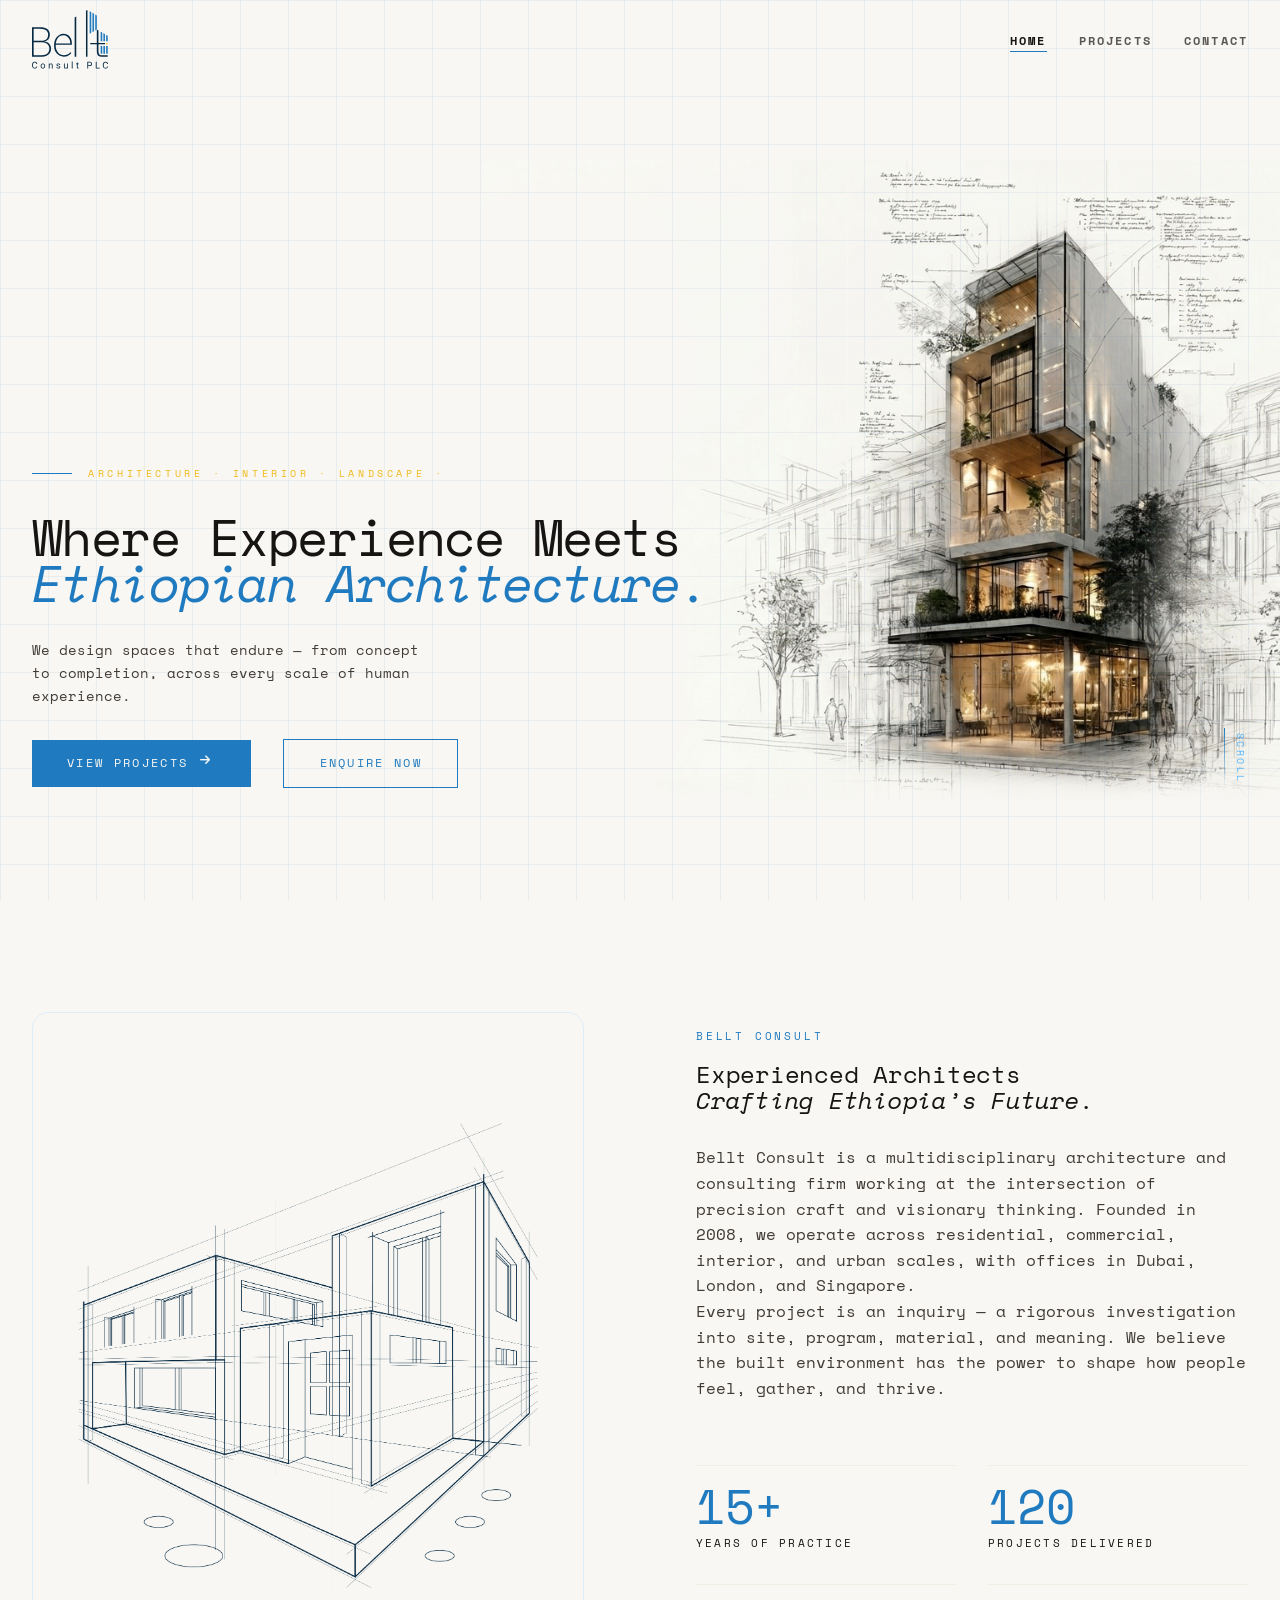
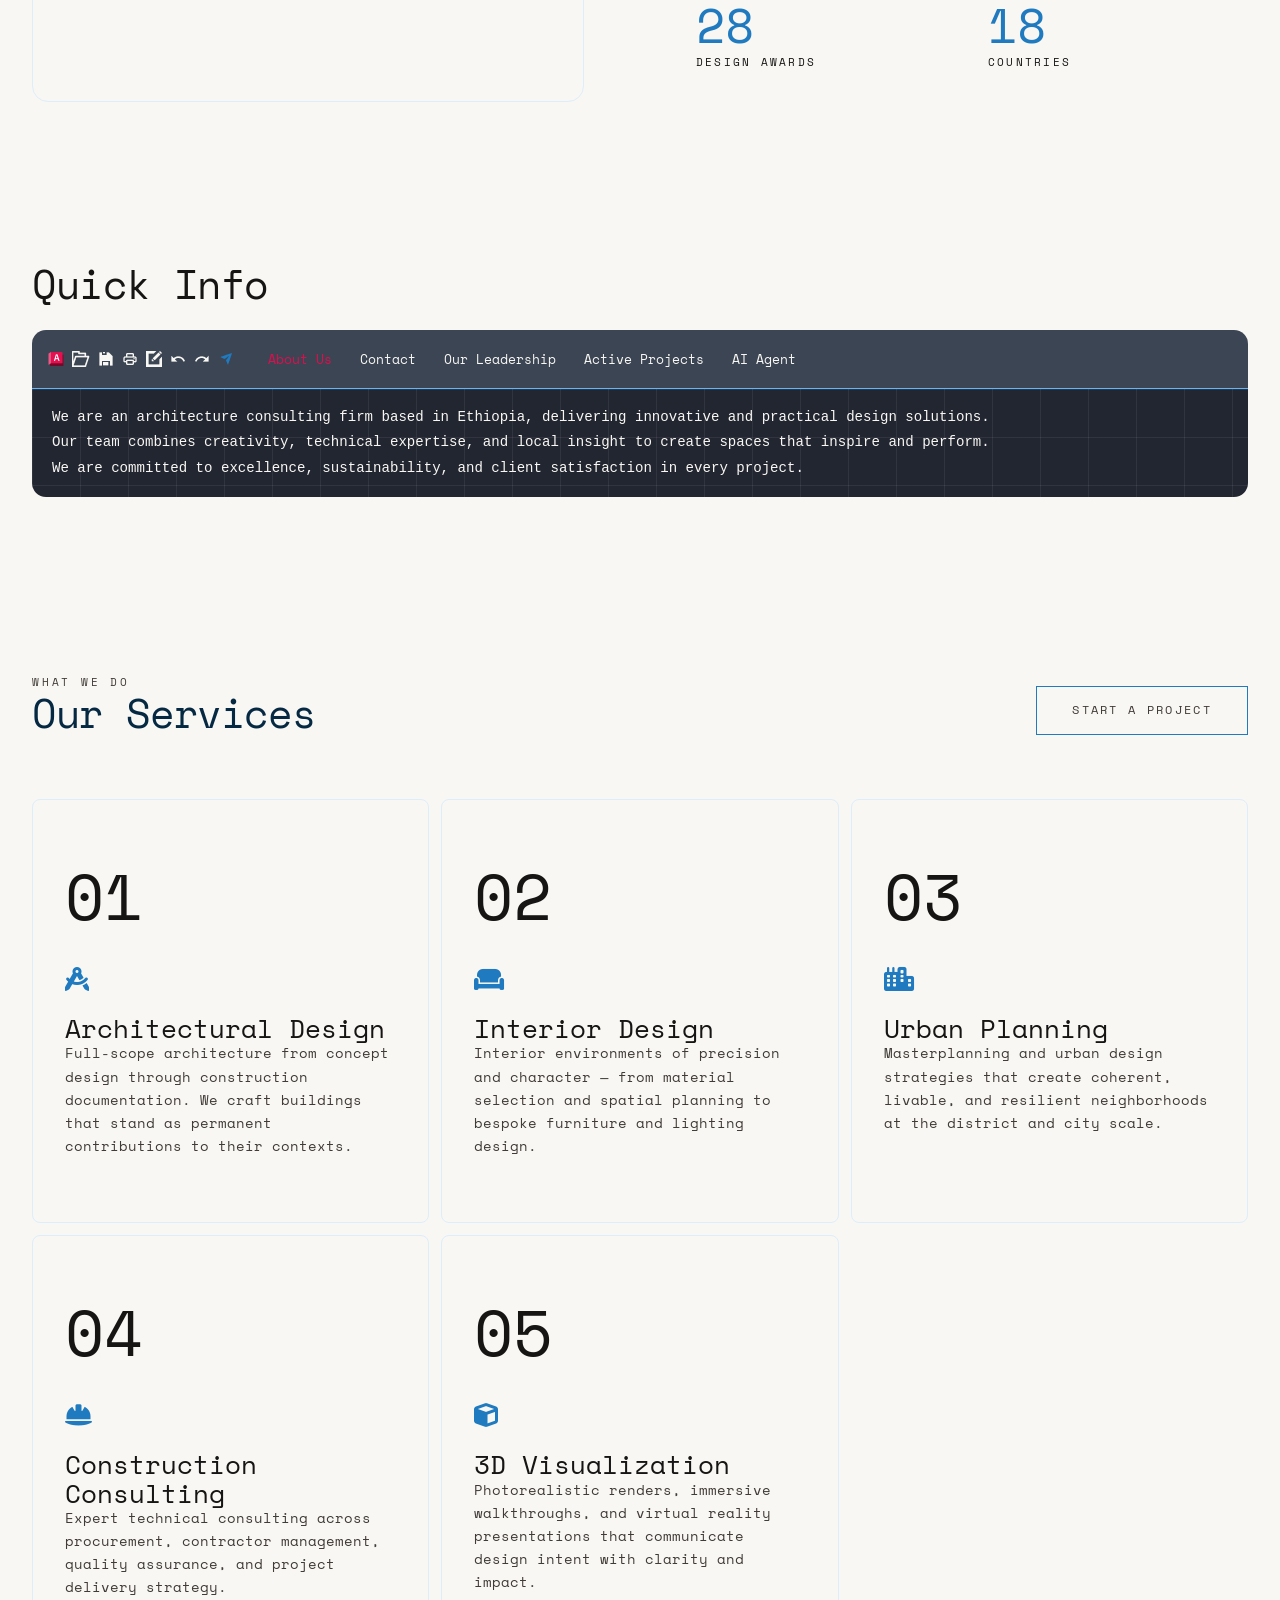
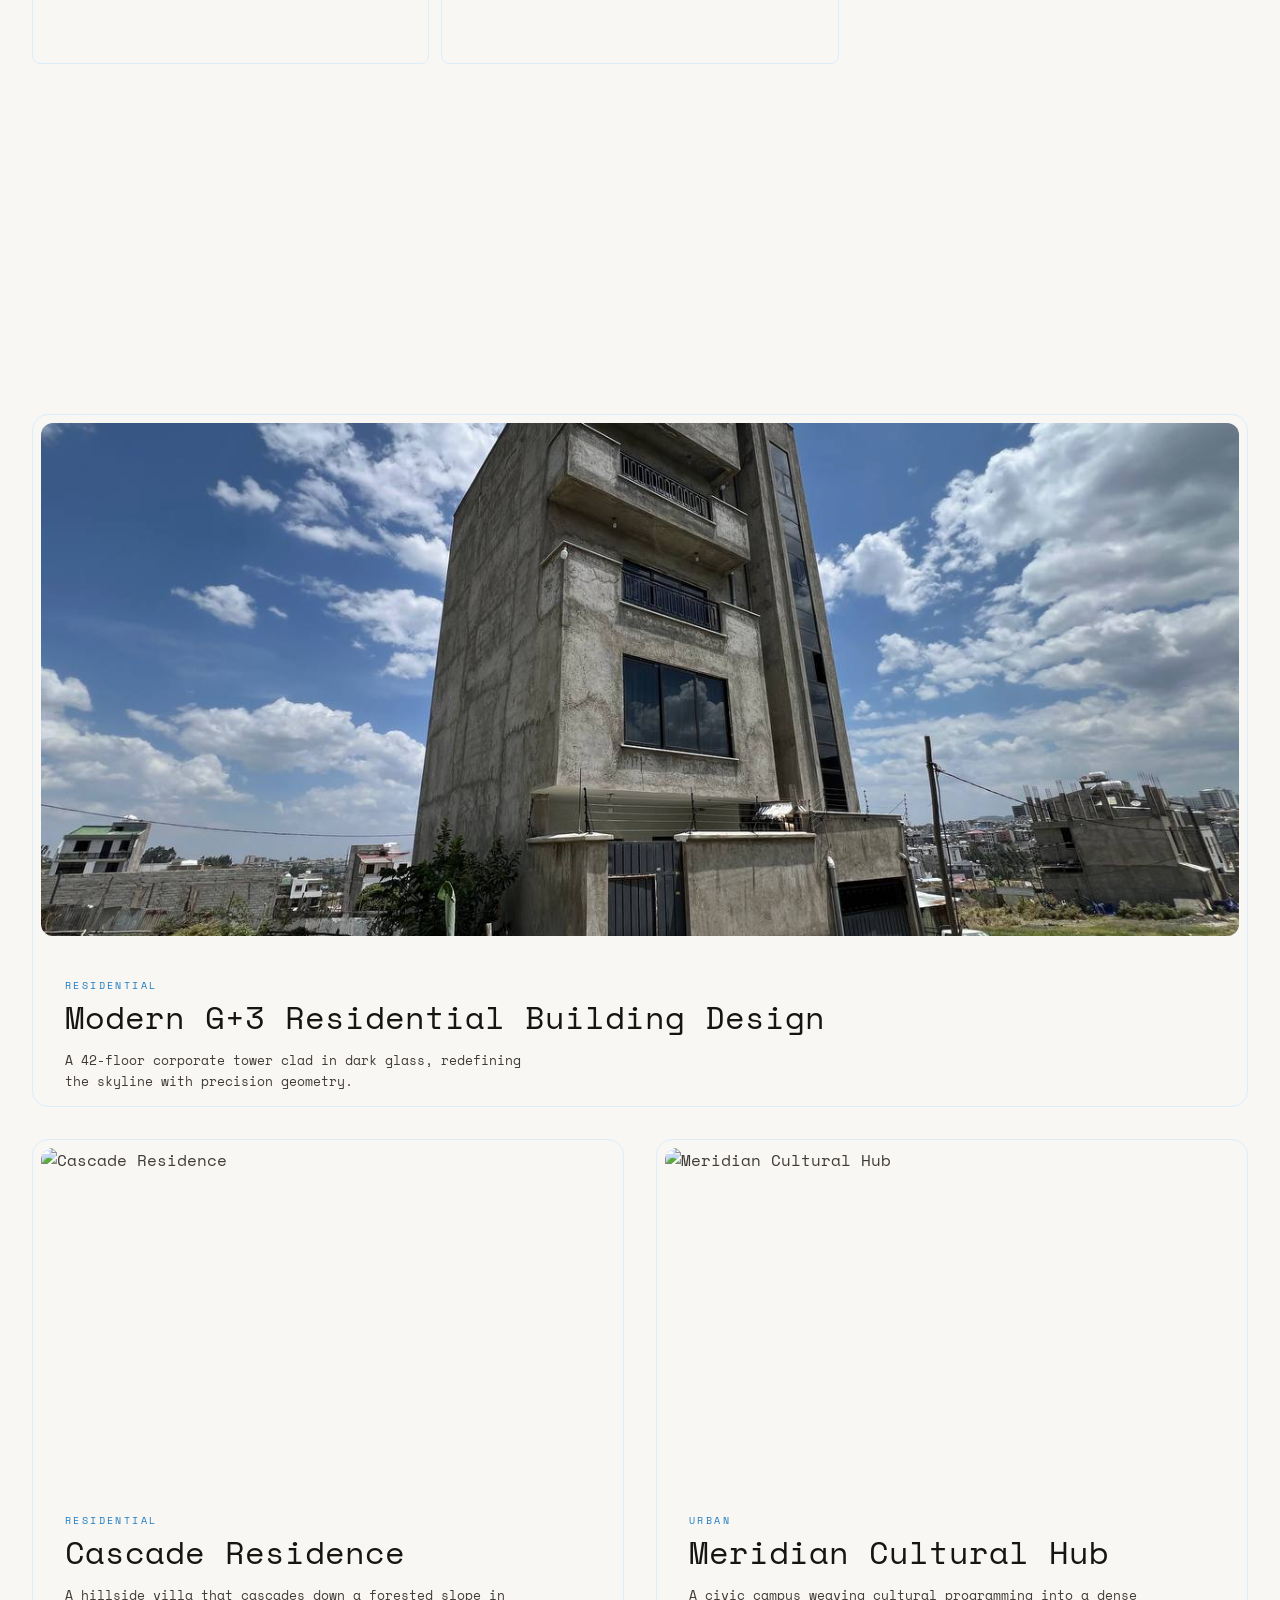
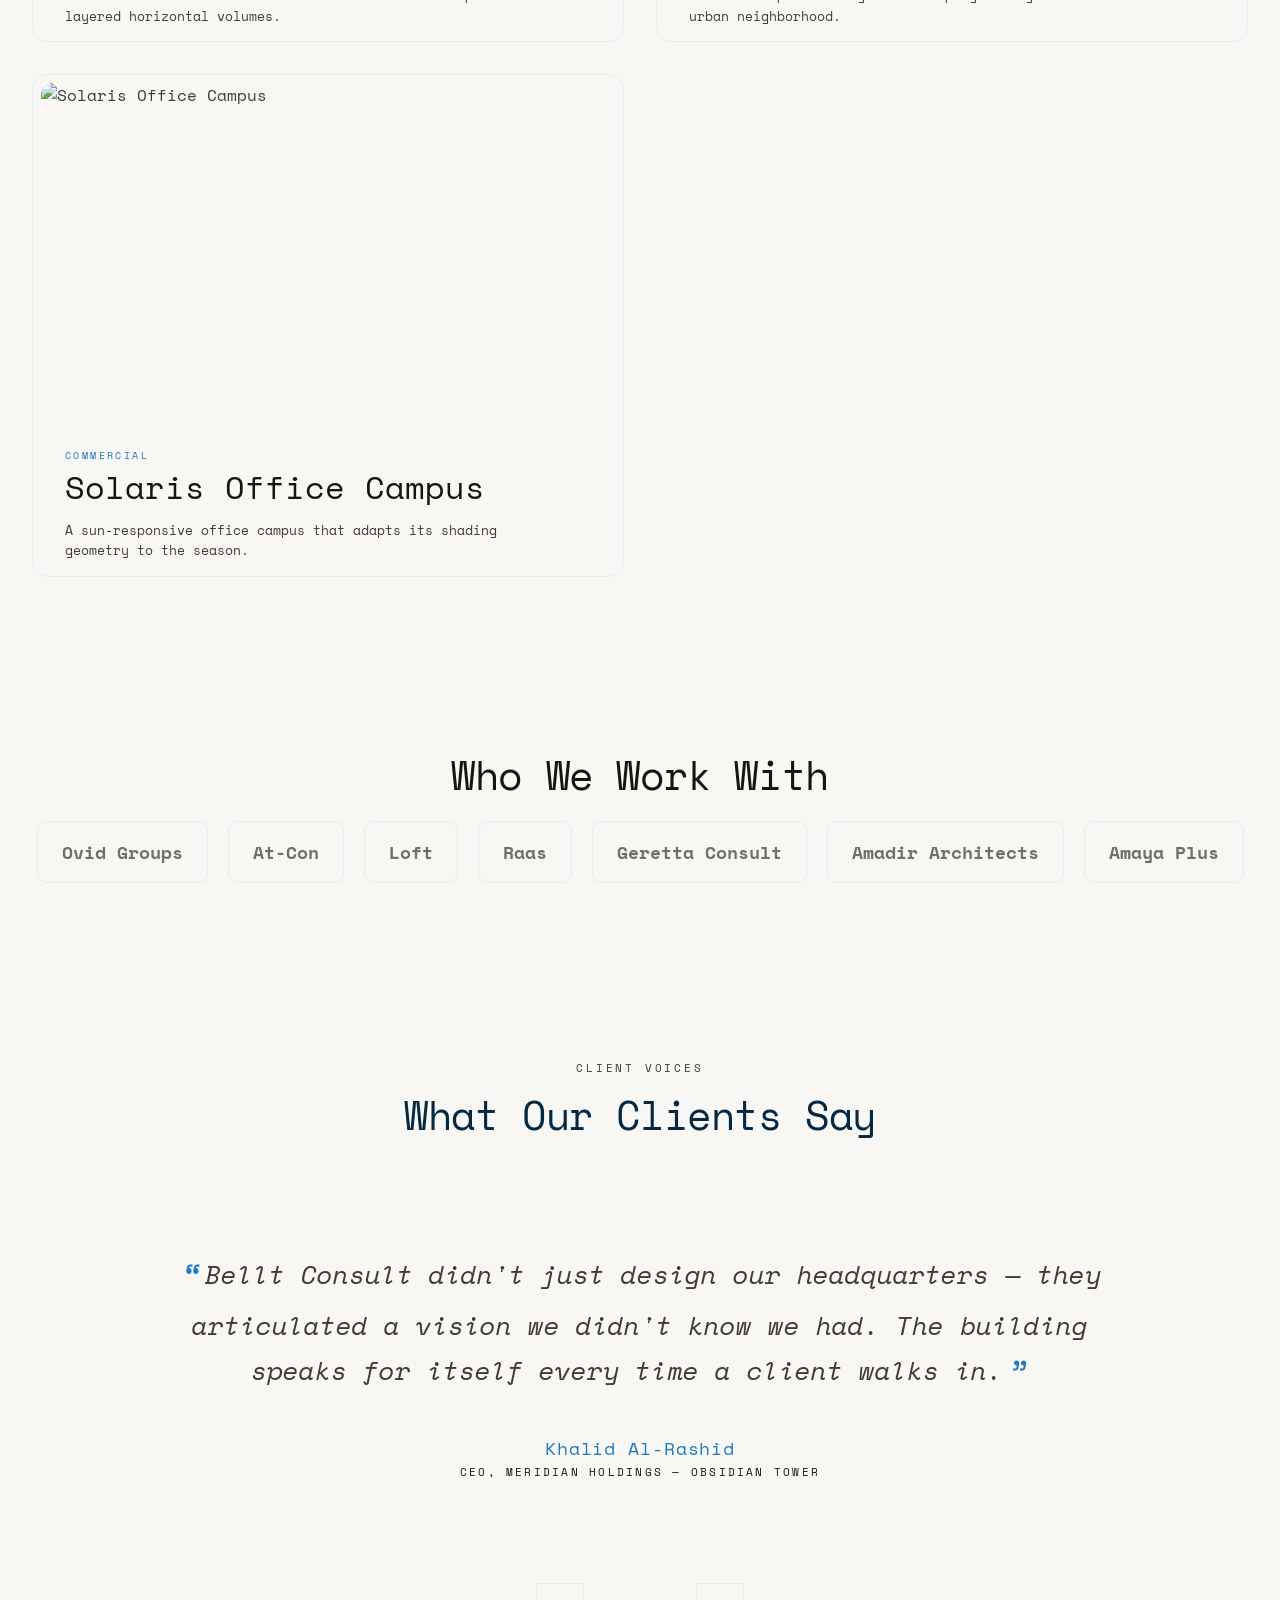
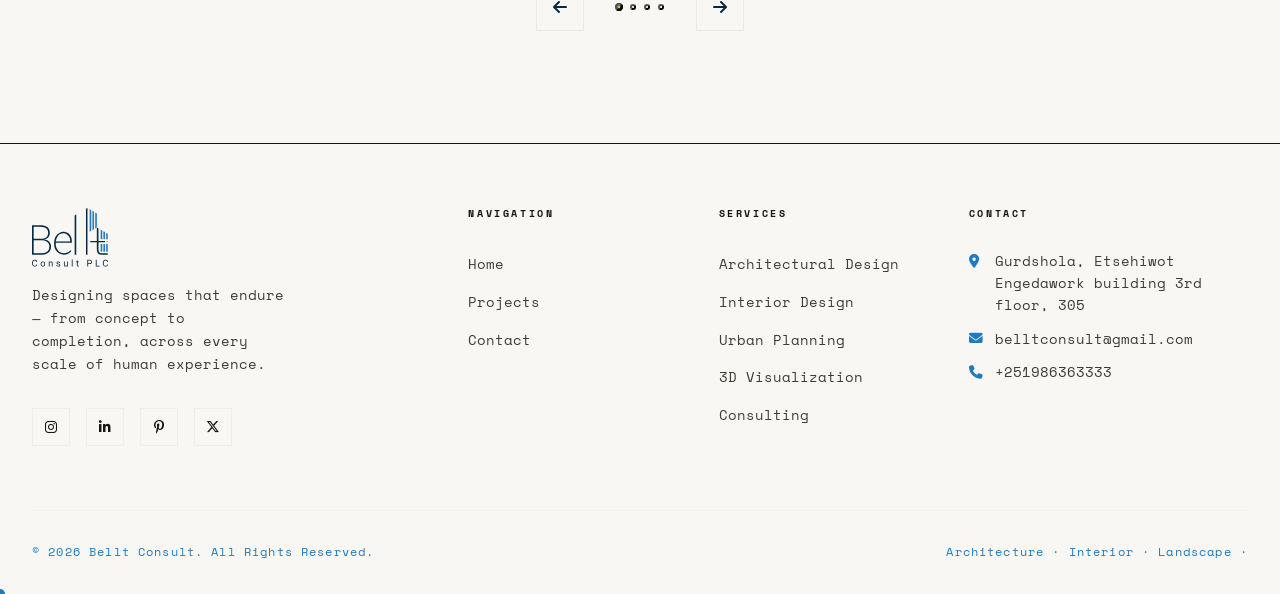
==== commit b34c1129: "ai agent added" ====
--- a/index.html
+++ b/index.html
@@ -179,6 +179,7 @@
             <!-- <button class="mode-btn" data-mode="hackable">Hackable</button> -->
             <button class="mode-btn" data-mode="apps">Our Leadership</button>
             <button class="mode-btn" data-mode="plans">Active Projects</button>
+            <button class="mode-btn" data-mode="agent">AI Agent</button>
           </div>
 
           <div class="hackable-switch hidden" id="hackableSwitch">
@@ -258,6 +259,26 @@
             </div>
           </div>
         </div>
+
+                <!-- Agent code -->
+        <div id="code-agent" class="code-content hidden">
+          <div class="app-download-content">
+            <span class="app-download-tagline">Belltconsult Agent</span>
+            <span class="app-download-subtitle">Talk to our live agent for any query</span>
+            <div class="app-download-grid">
+              <div class="app-download-card2">
+                <span class="app-download-platform">Telegram chat Agent</span>
+                <a href="https://t.me/belltconsultbot" class="app-download-btn" target="_blank" rel="noopener">
+                  
+                 Go to Agent
+                </a>
+                <span class="app-download-meta">Talk to live Agent</span>
+              </div>
+            </div>
+          </div>
+        </div>
+
+
 <!-- code-plans -->
         <div id="code-plans" class="code-content hidden">
           <div class="app-download-content">
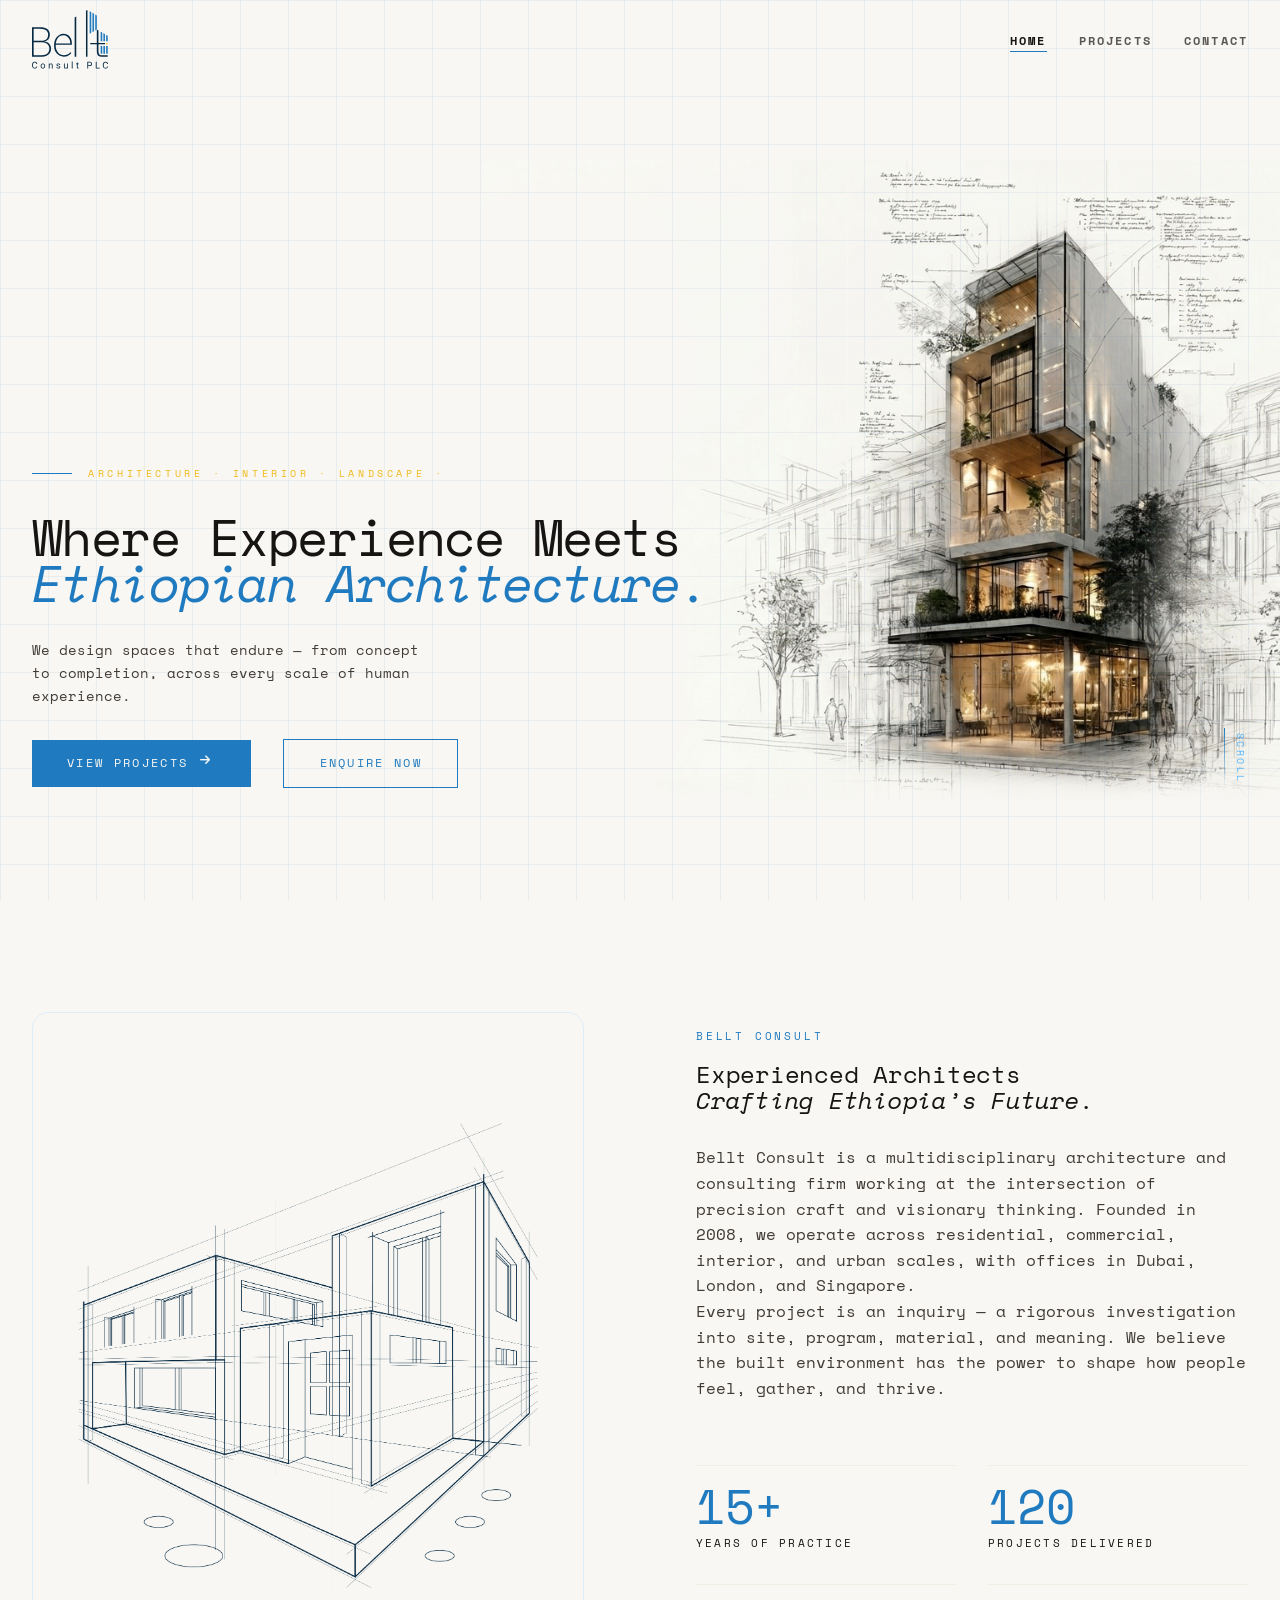
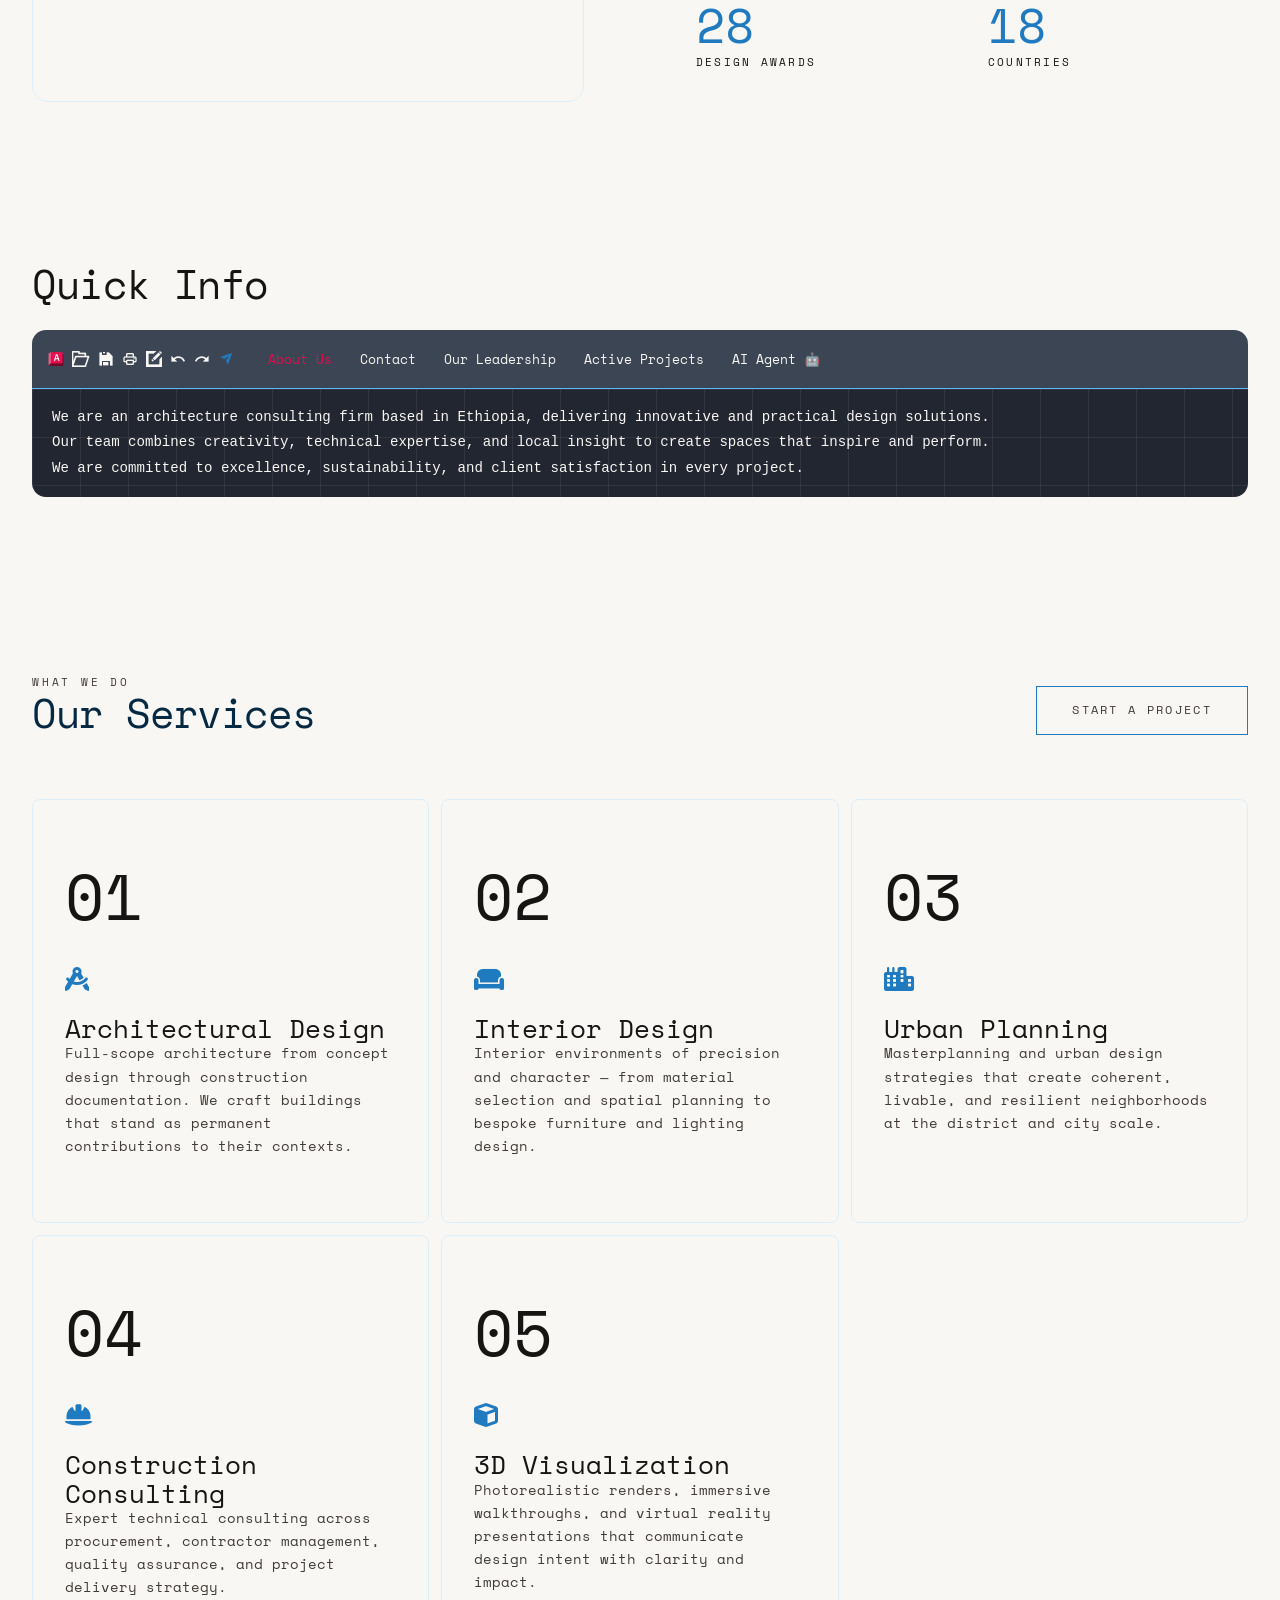
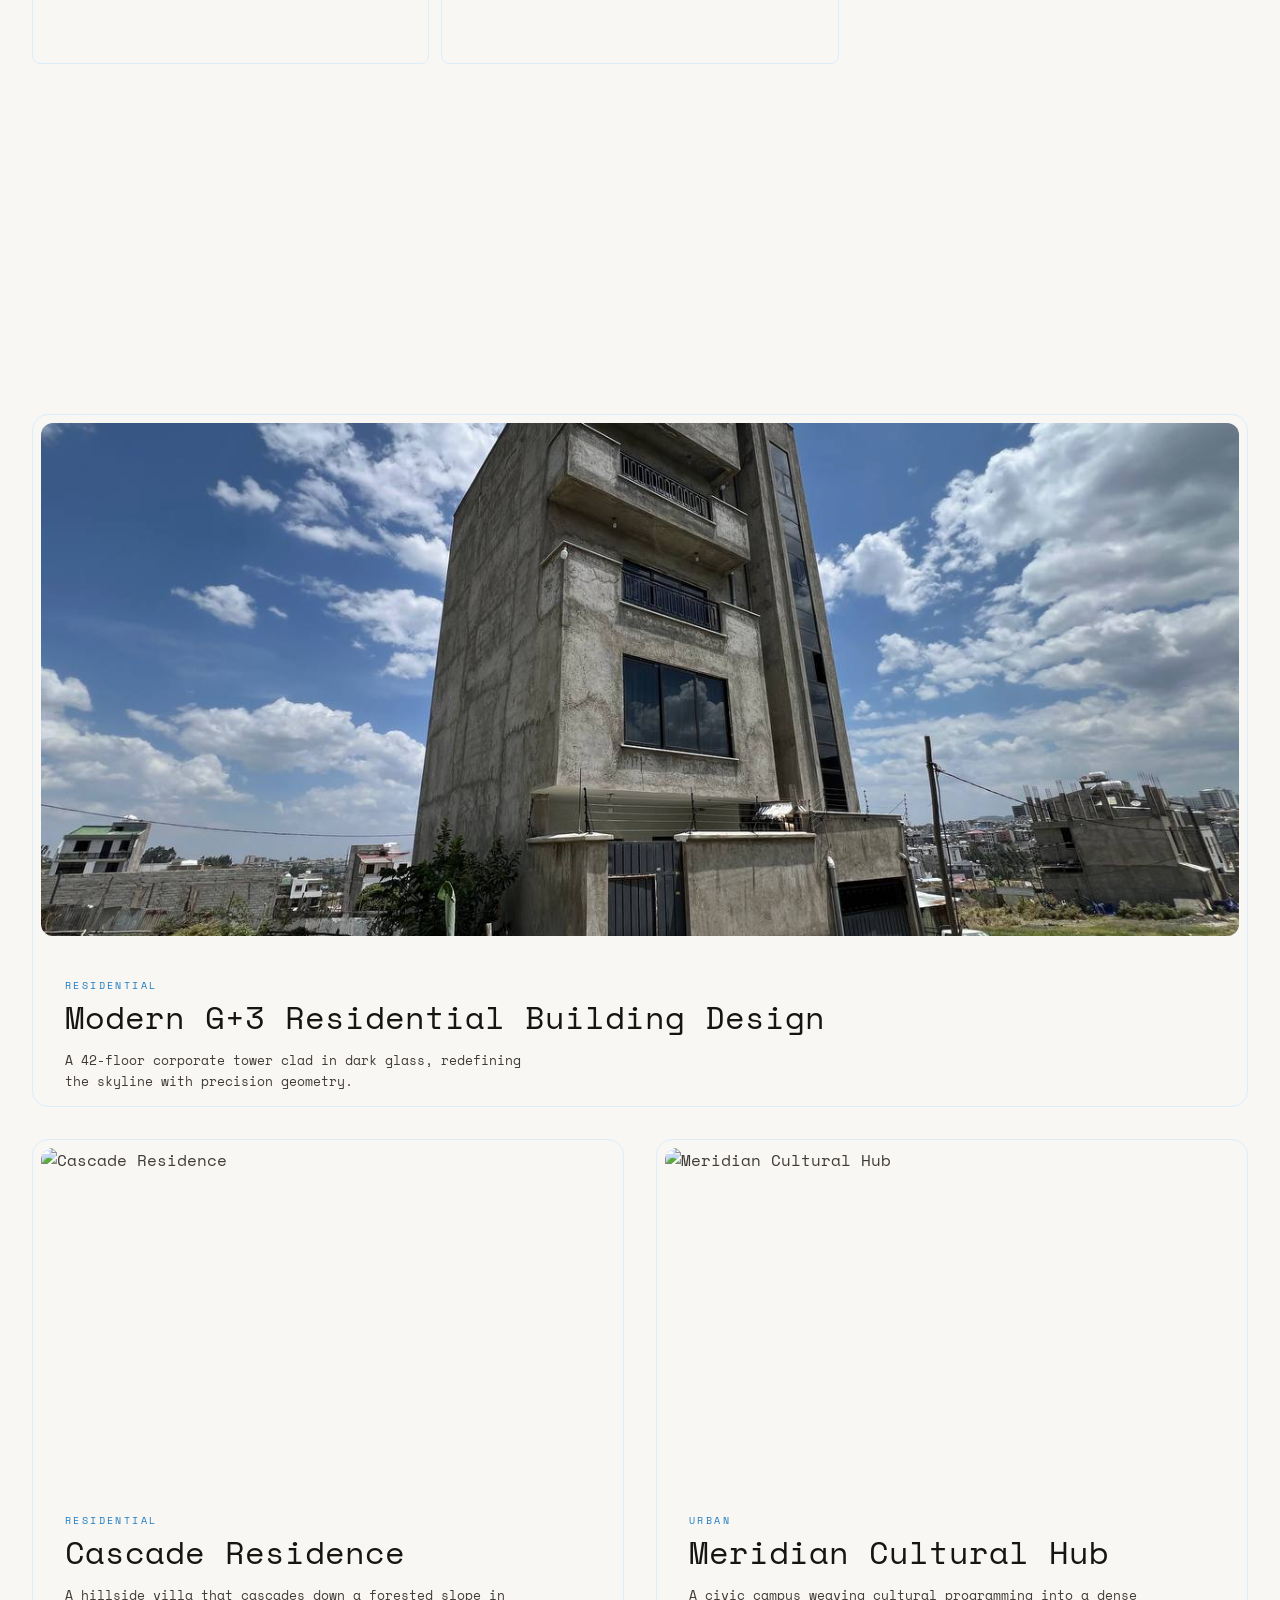
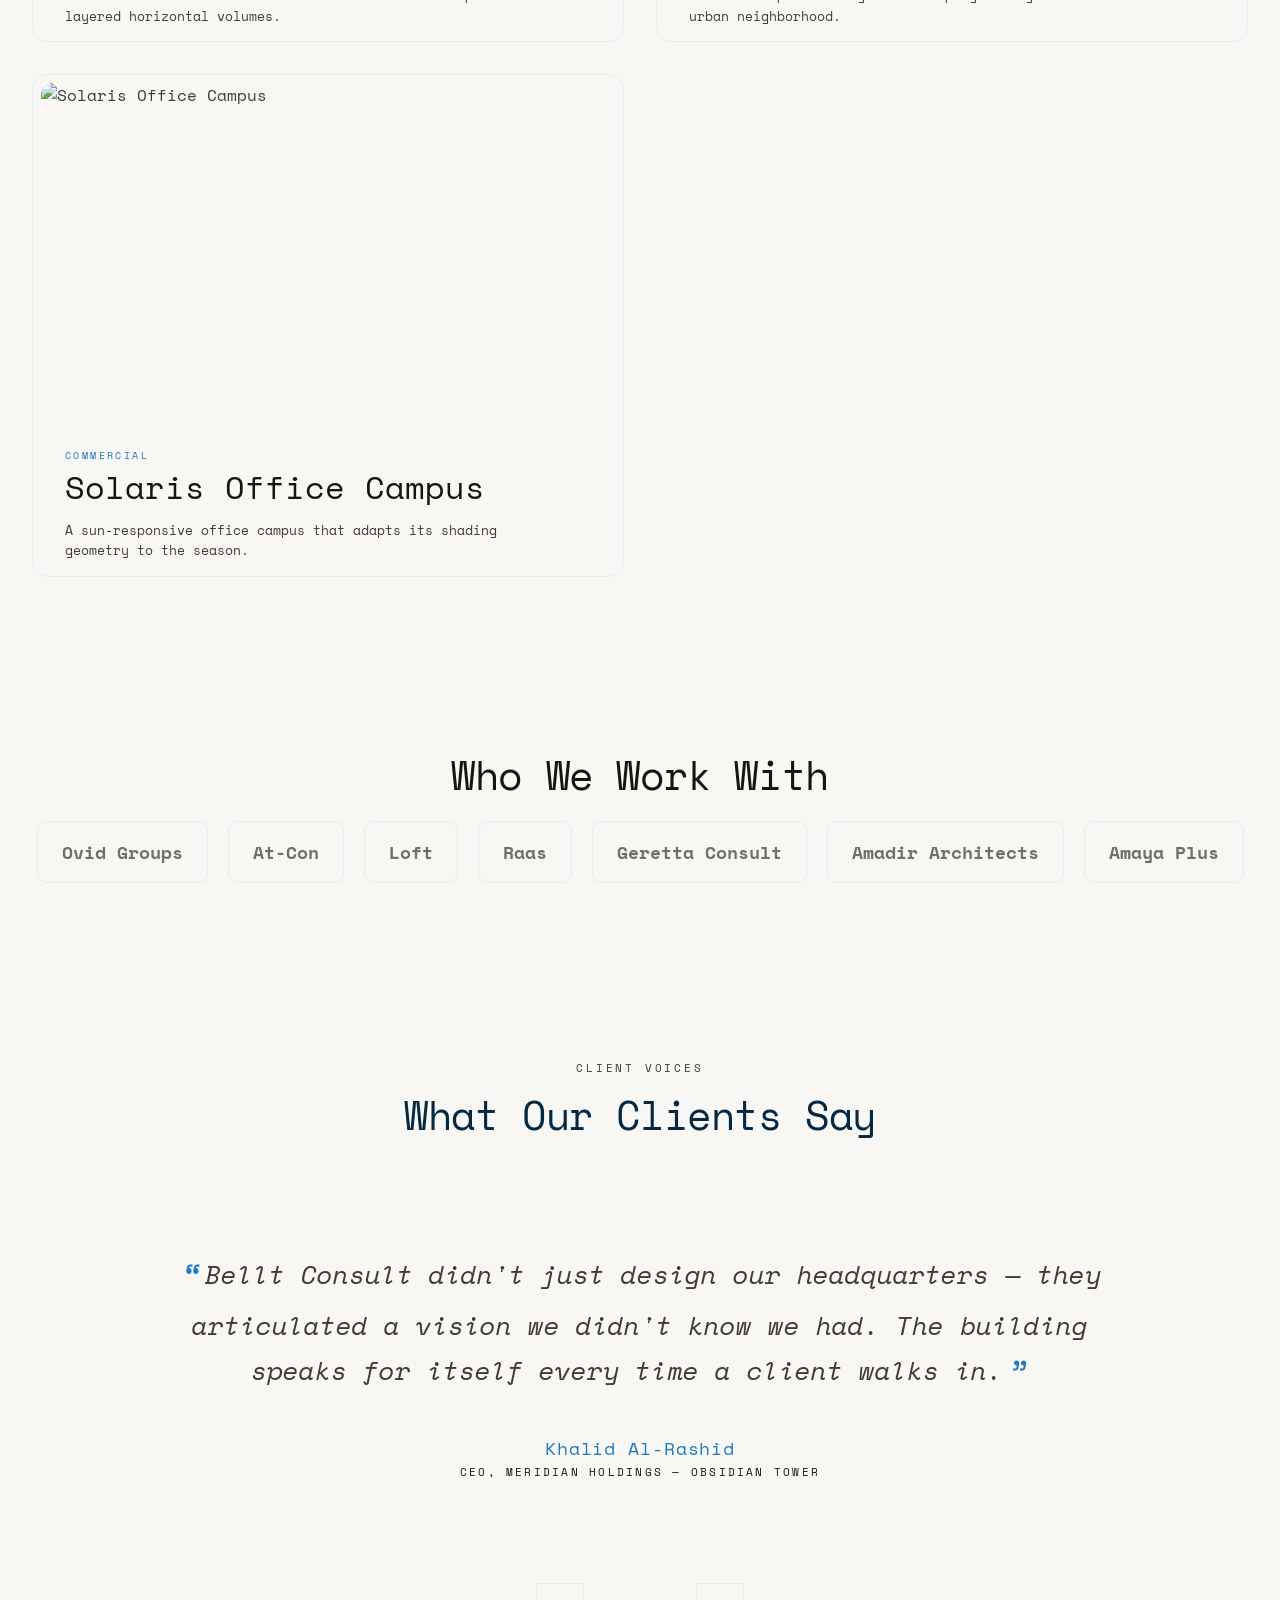
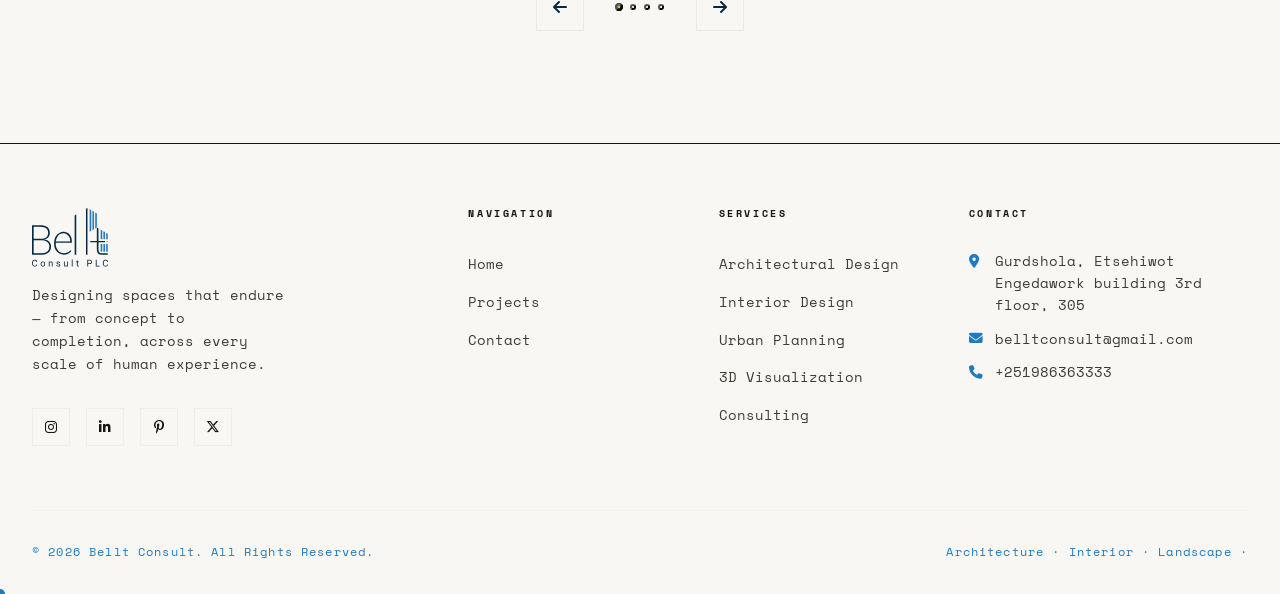
==== commit 24ae27ab: "robot icon added" ====
--- a/index.html
+++ b/index.html
@@ -179,7 +179,7 @@
             <!-- <button class="mode-btn" data-mode="hackable">Hackable</button> -->
             <button class="mode-btn" data-mode="apps">Our Leadership</button>
             <button class="mode-btn" data-mode="plans">Active Projects</button>
-            <button class="mode-btn" data-mode="agent">AI Agent</button>
+            <button class="mode-btn" data-mode="agent">AI Agent 🤖 </button>
           </div>
 
           <div class="hackable-switch hidden" id="hackableSwitch">
@@ -264,7 +264,7 @@
         <div id="code-agent" class="code-content hidden">
           <div class="app-download-content">
             <span class="app-download-tagline">Belltconsult Agent</span>
-            <span class="app-download-subtitle">Talk to our live agent for any query</span>
+            <span class="app-download-subtitle">Talk to our live agent for any query 🤖 </span>
             <div class="app-download-grid">
               <div class="app-download-card2">
                 <span class="app-download-platform">Telegram chat Agent</span>
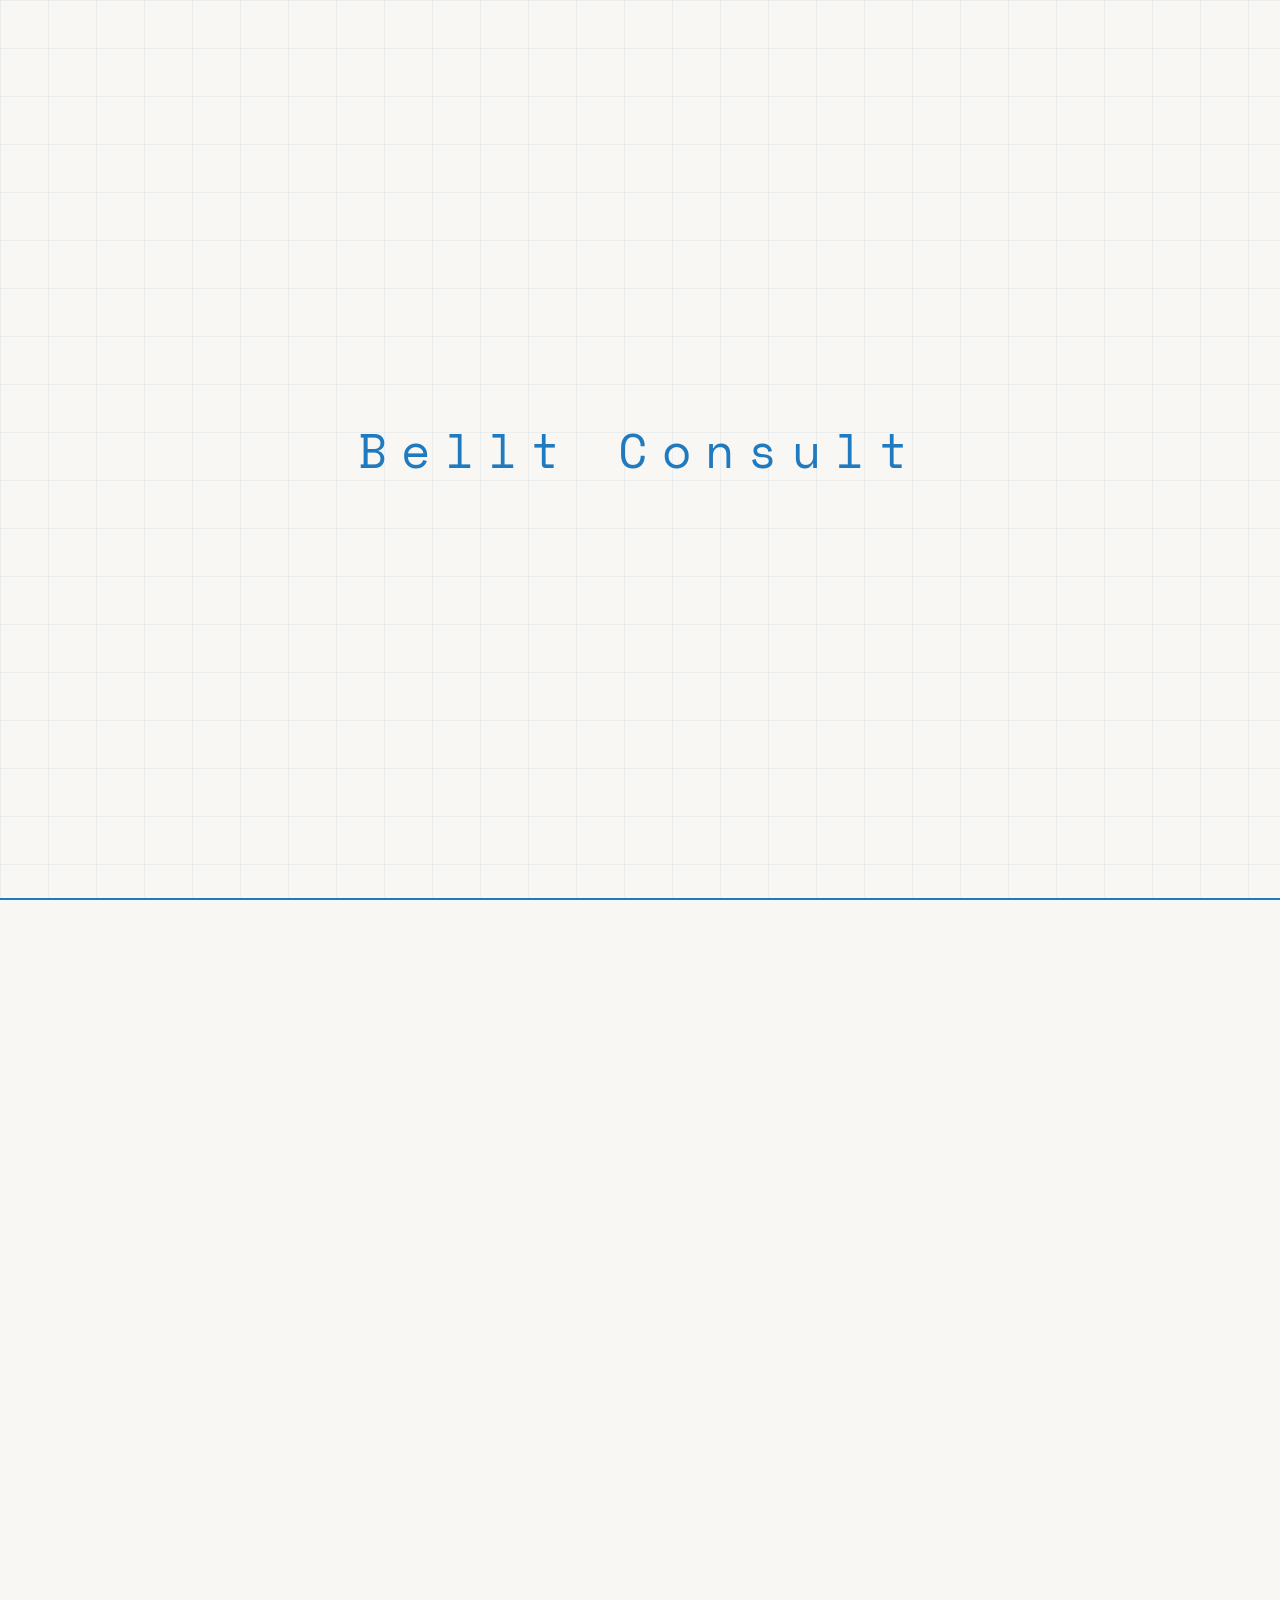
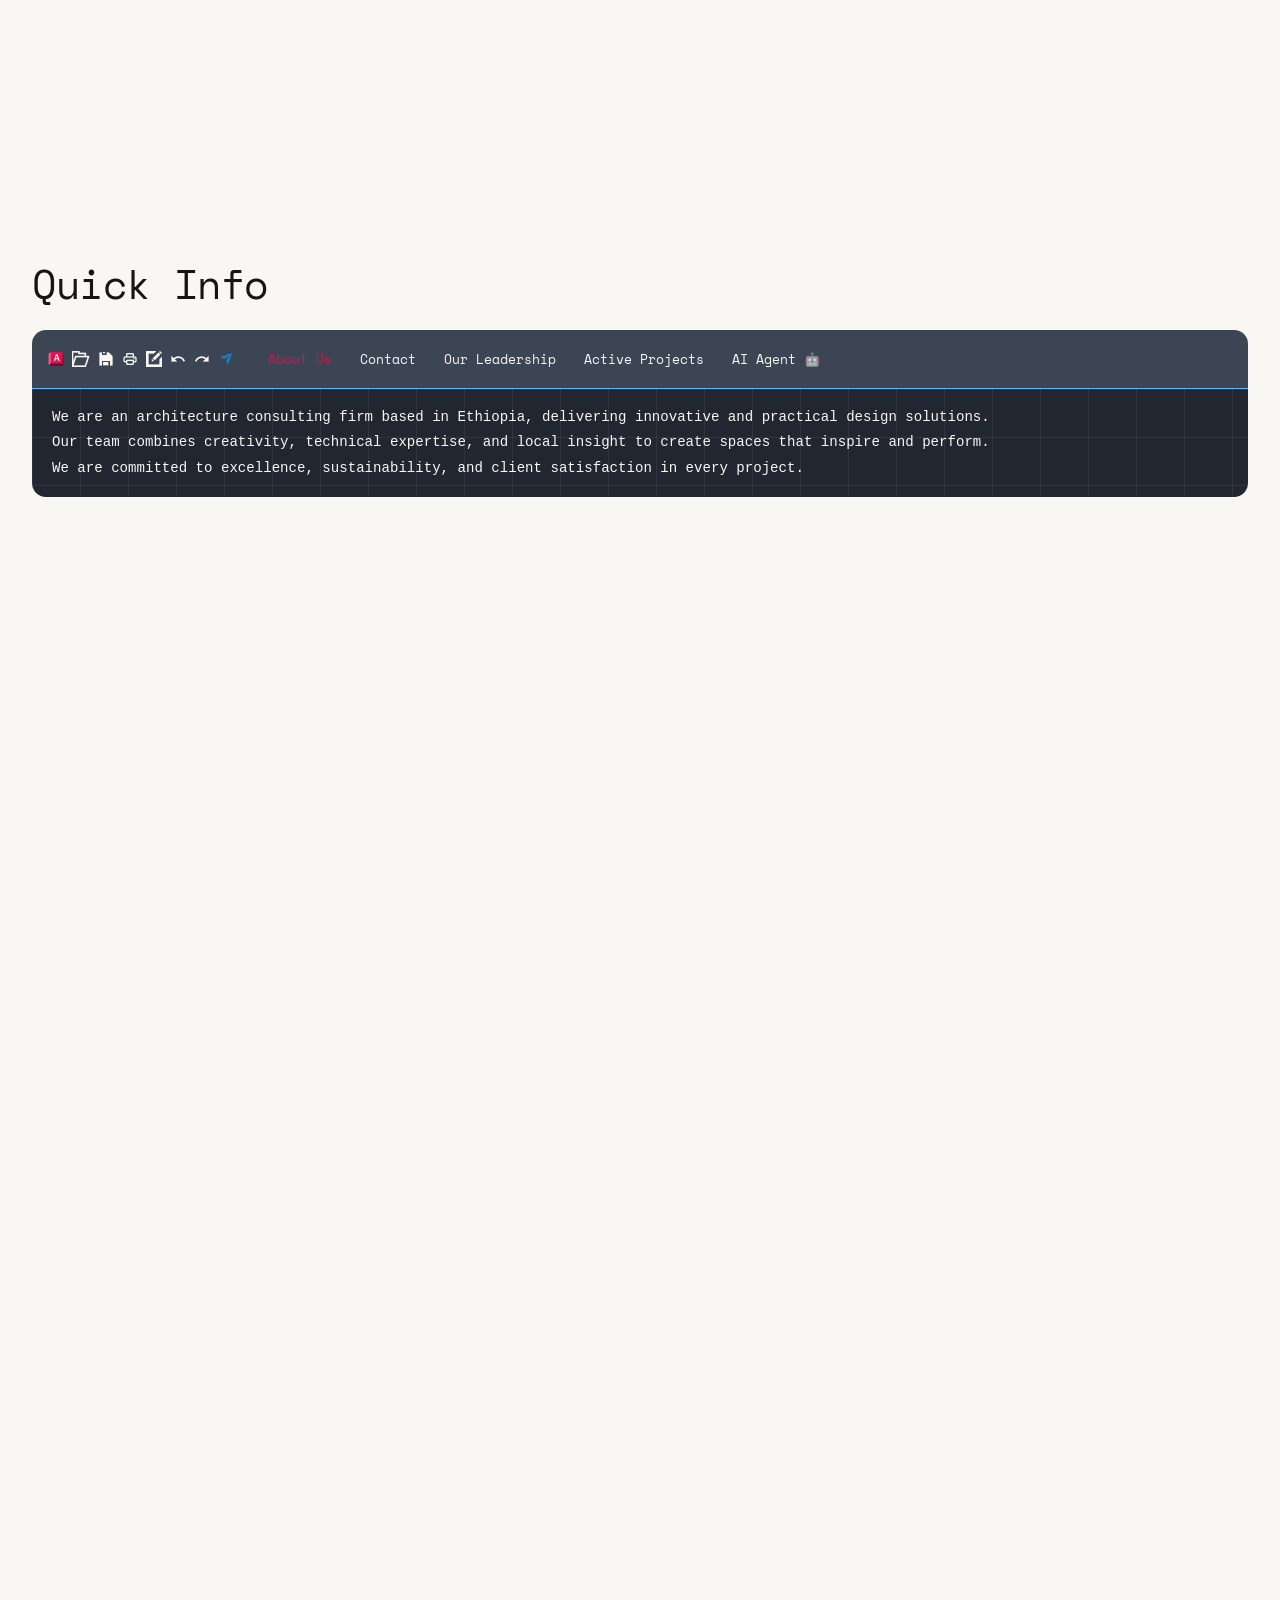
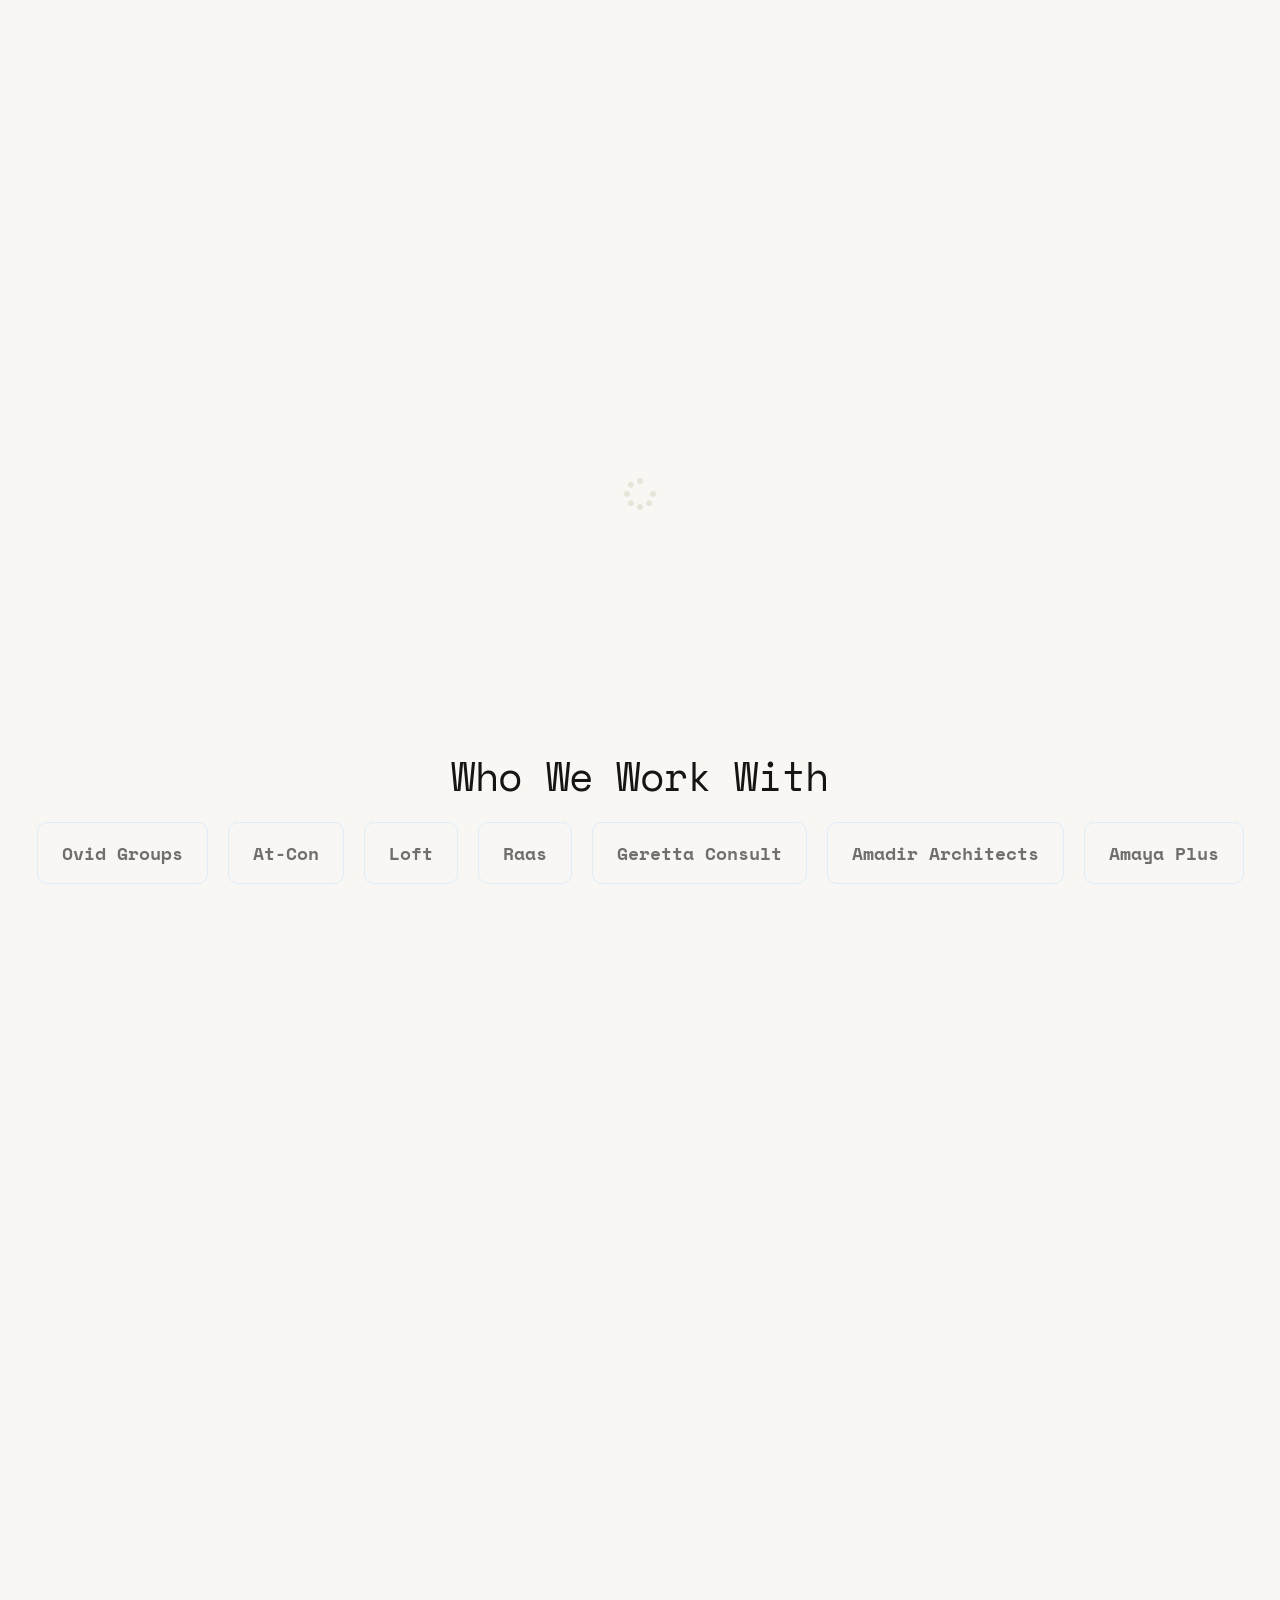
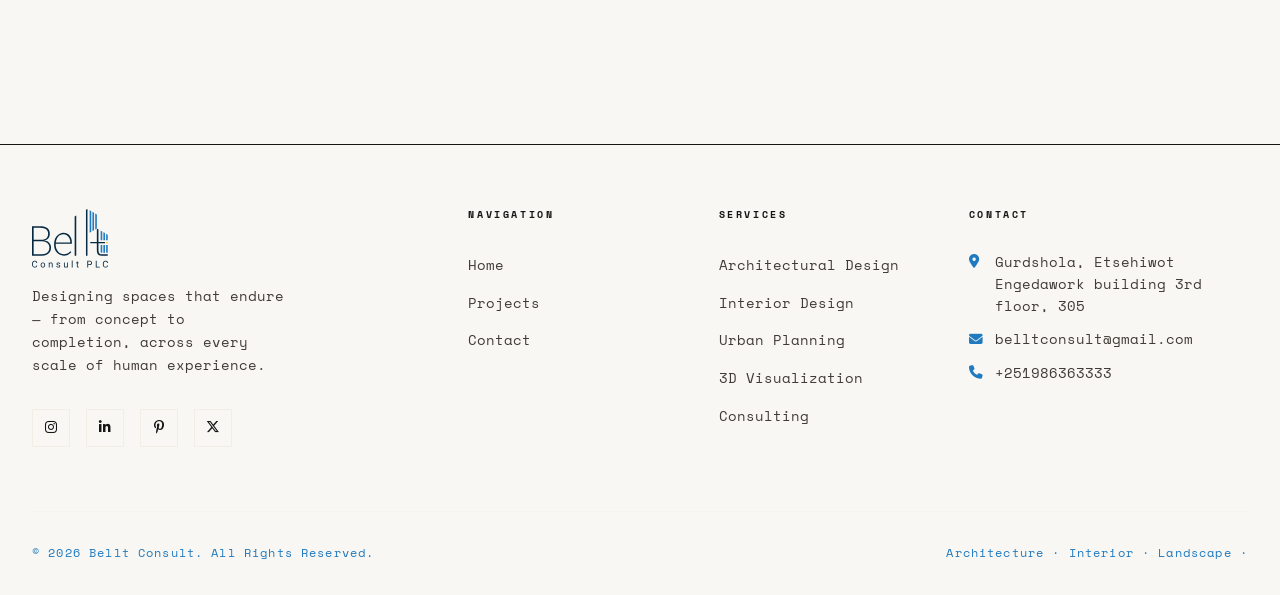
==== commit 130fd3e6: "telegram miniapp added" ====
--- a/index.html
+++ b/index.html
@@ -3,6 +3,9 @@
 
 <head>
   <!-- ── Canonical: tells Google the one true URL for this page ── -->
+  <script src="https://telegram.org/js/telegram-web-app.js"></script>
+
+  
   <link rel="canonical" href="https://belltconsult.com/index.html">
 
   <meta charset="UTF-8">
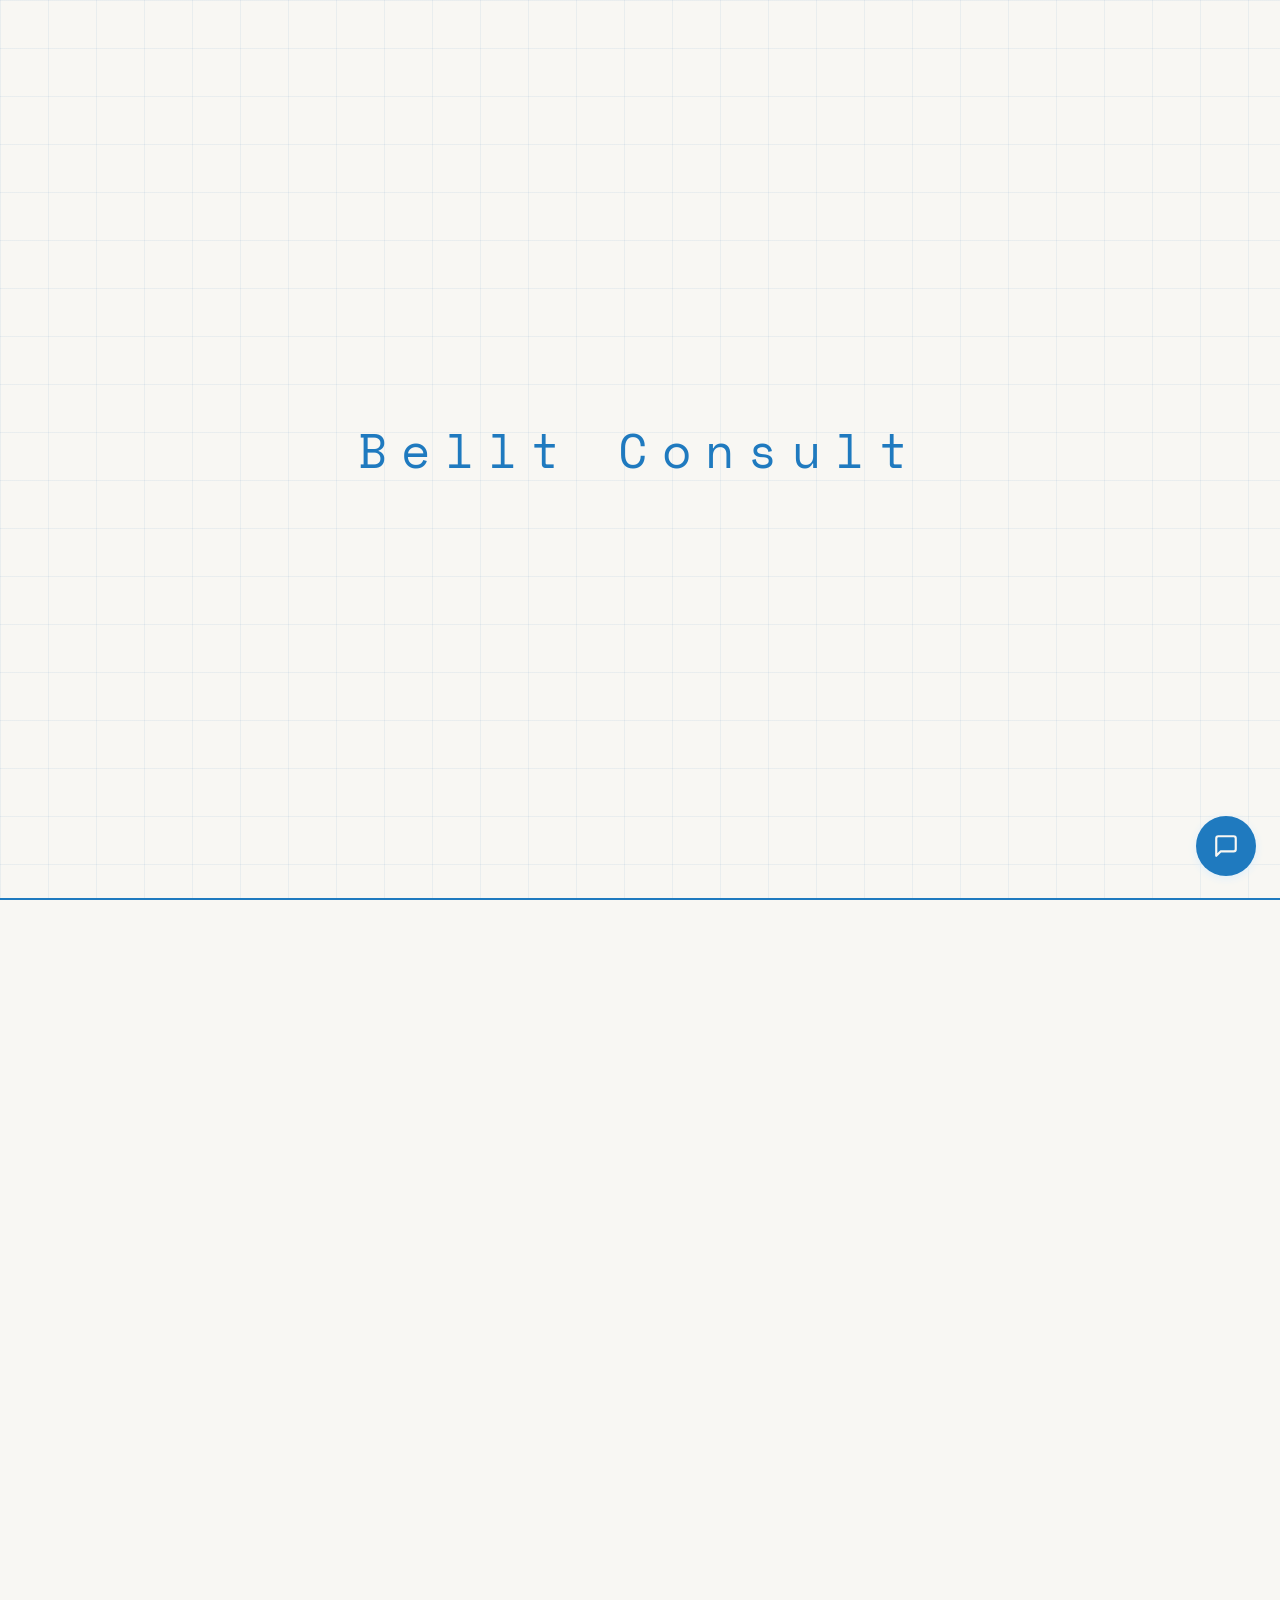
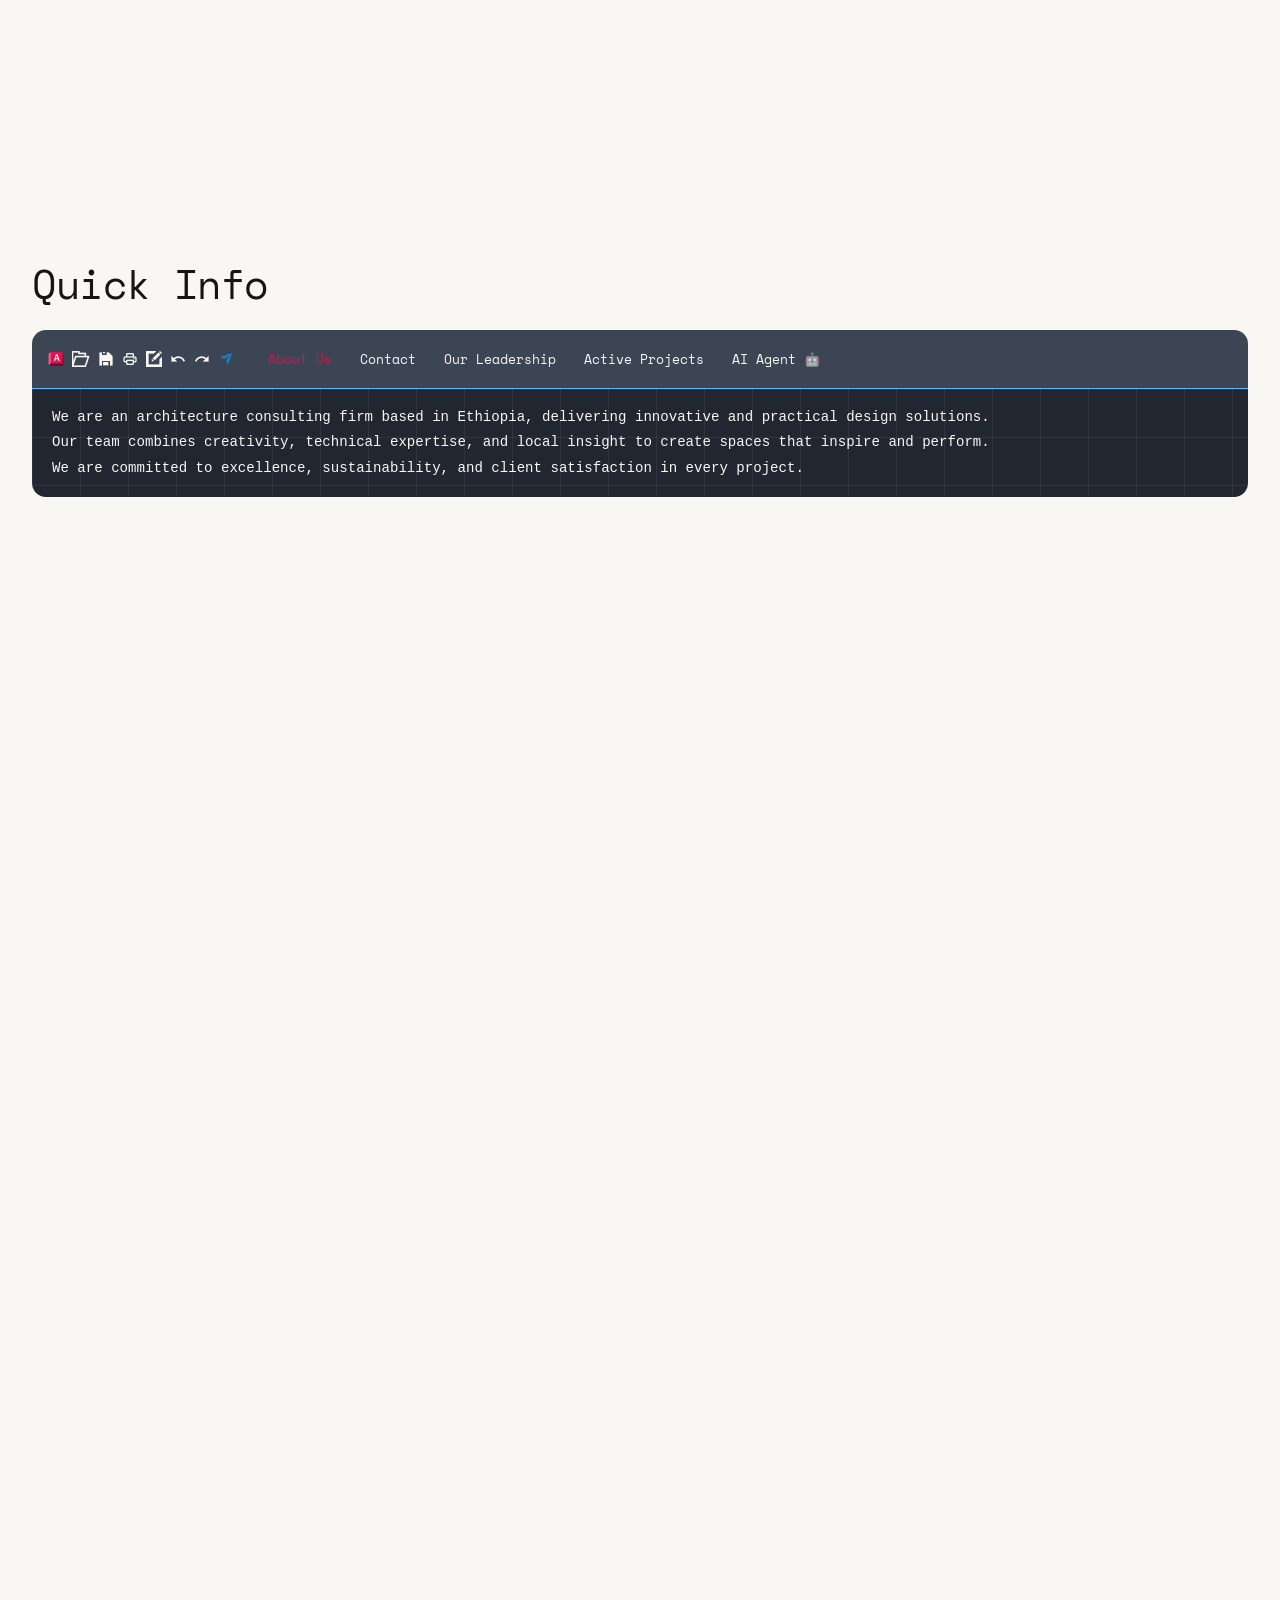
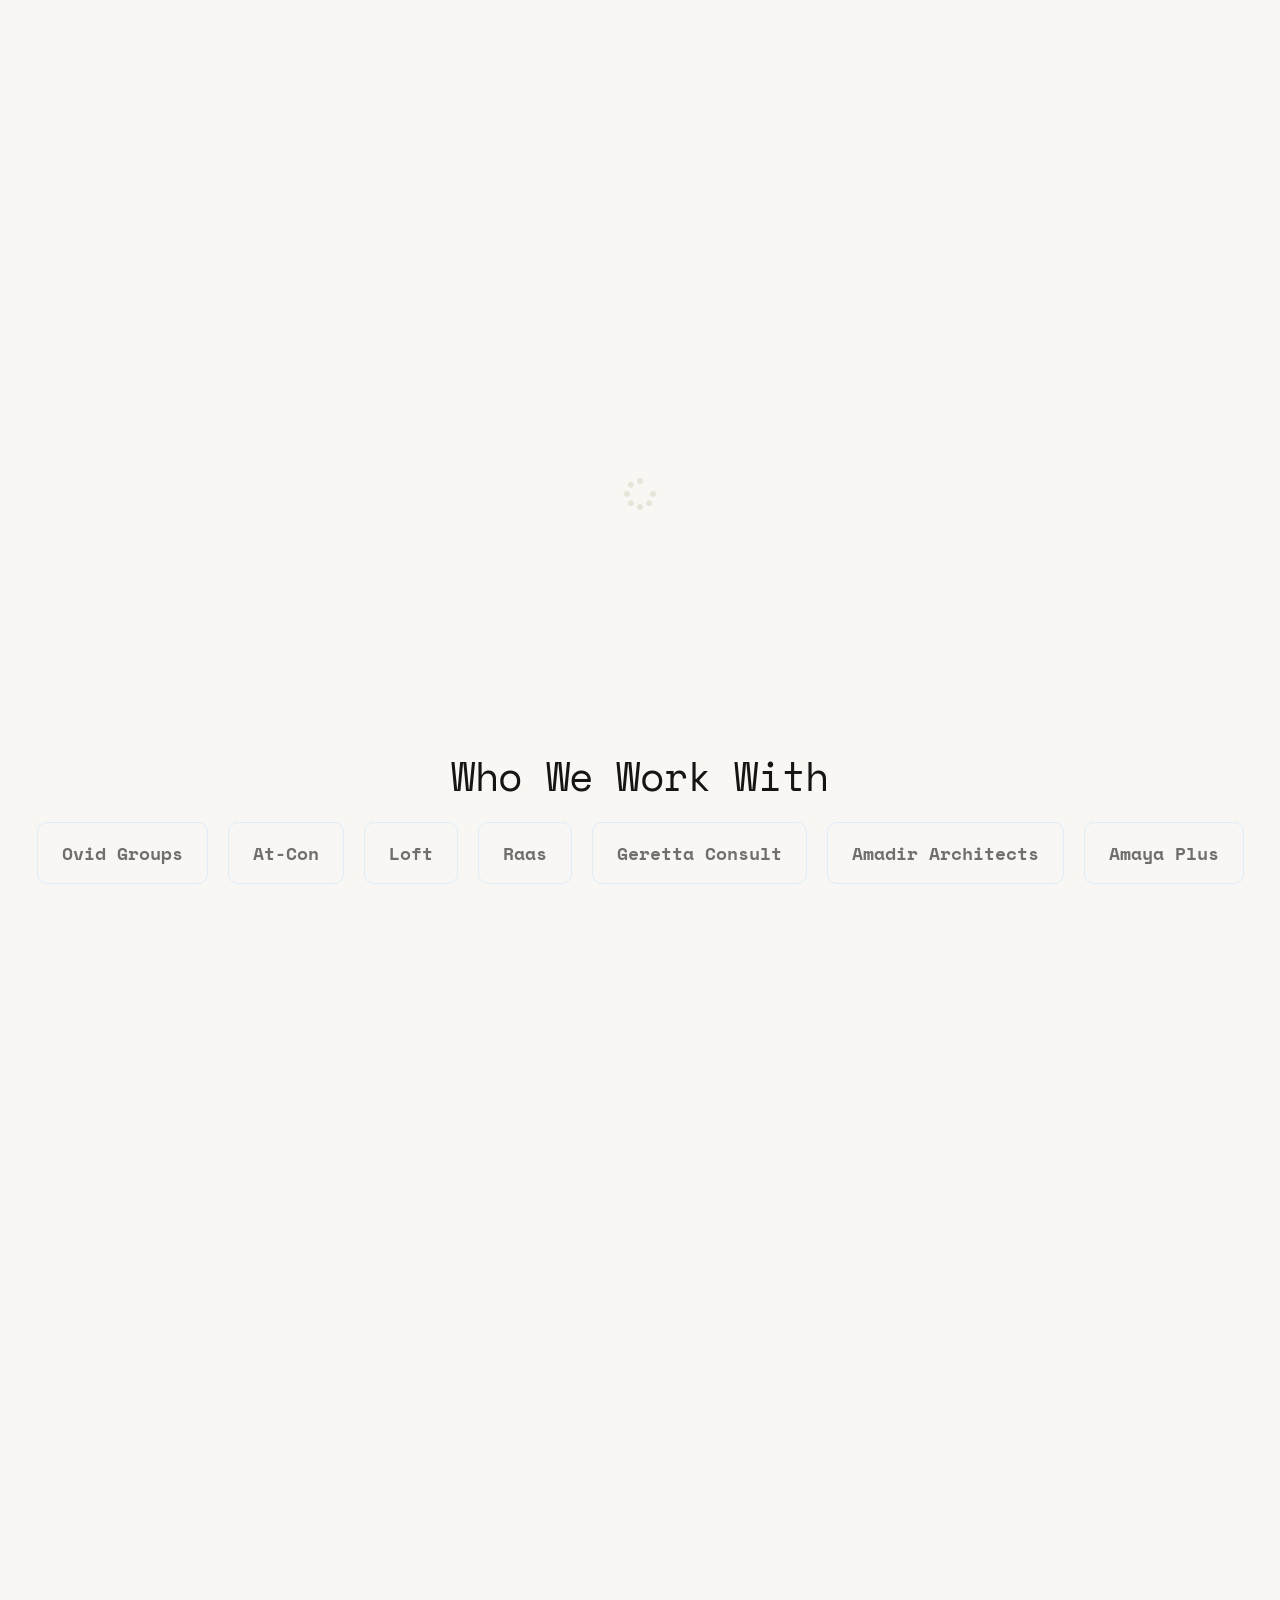
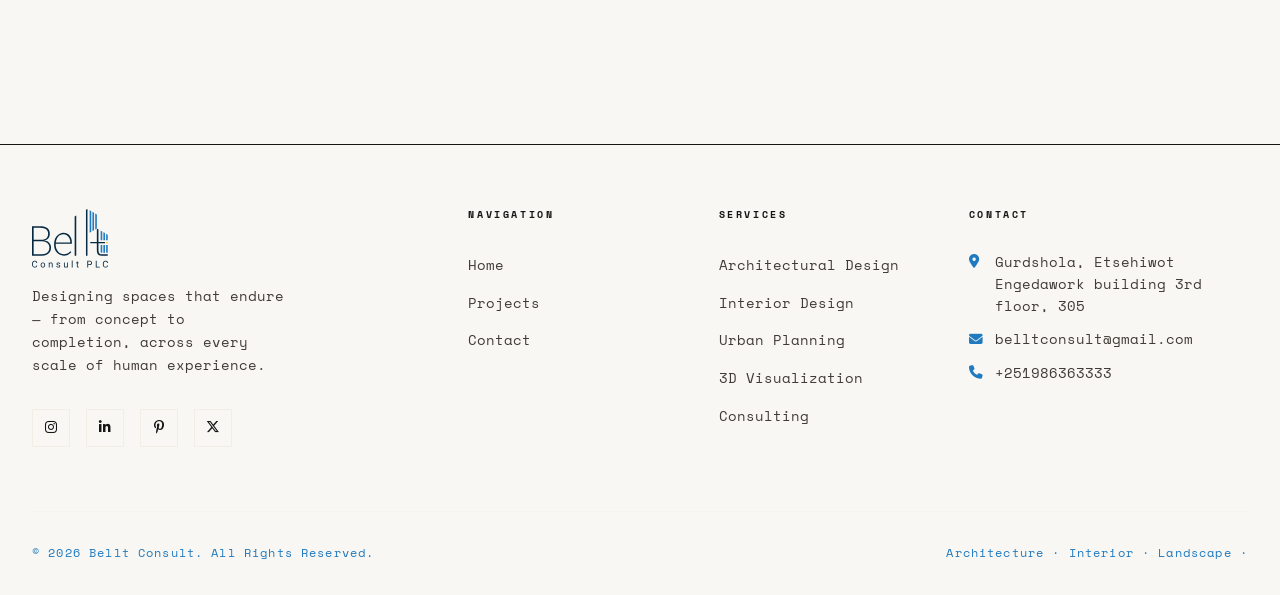
==== commit 24ec0d90: "chatbox added" ====
--- a/index.html
+++ b/index.html
@@ -15,8 +15,11 @@
     content="Bellt Consult is a premier architecture consulting firm crafting visionary spaces across residential, commercial, interior, and urban scales located in Addis Ababa, Ethiopia.">
   <link rel="stylesheet" href="css/style.css">
   <link rel="stylesheet" href="css/style2.css">
+   <link rel="stylesheet" href="css/chatbox.css">
+
   <link rel="preconnect" href="https://fonts.googleapis.com">
   <link rel="preconnect" href="https://fonts.gstatic.com" crossorigin>
+
   <link
     href="https://fonts.googleapis.com/css2?family=Montserrat:ital,wght@0,100..900;1,100..900&family=Noto+Serif+Ethiopic:wght@100..900&family=Roboto:ital,wght@0,100..900;1,100..900&family=Space+Mono:ital,wght@0,400;0,700;1,400;1,700&display=swap" rel="stylesheet"
     rel="stylesheet">
@@ -38,6 +41,92 @@
 </head>
 
 <body>
+<div id="cw-root">
+    <!-- Floating Trigger Button -->
+    <button id="cw-trigger" aria-label="Chat with Agent">
+        <svg id="cw-icon-chat" width="26" height="26" viewBox="0 0 24 24" fill="none" stroke="currentColor"
+            stroke-width="2" stroke-linecap="round" stroke-linejoin="round">
+            <path d="M21 15a2 2 0 0 1-2 2H7l-4 4V5a2 2 0 0 1 2-2h14a2 2 0 0 1 2 2z" />
+        </svg>
+        <svg id="cw-icon-close" width="24" height="24" viewBox="0 0 24 24" fill="none" stroke="currentColor"
+            stroke-width="2.5" stroke-linecap="round" stroke-linejoin="round" style="display:none">
+            <line x1="18" y1="6" x2="6" y2="18" />
+            <line x1="6" y1="6" x2="18" y2="18" />
+        </svg>
+        <span id="cw-pulse"></span>
+    </button>
+
+    <!-- Chat Window -->
+    <div id="cw-window" role="dialog" aria-label="Chat with Agent">
+        <!-- Header -->
+        <div id="cw-header">
+            <div id="cw-header-left">
+                <div id="">
+                    <img src="images/mdi_robot.png" alt="">
+                </div>
+                <div>
+                    <div id="cw-agent-name">Bellt Agent</div>
+                    <div id="cw-agent-status">
+                        <span id="cw-status-dot"></span>Online
+                    </div>
+                </div>
+            </div>
+            <button id="cw-clear-btn" aria-label="Clear chat" title="Clear chat">
+                <svg width="16" height="16" viewBox="0 0 24 24" fill="none" stroke="currentColor" stroke-width="2"
+                    stroke-linecap="round" stroke-linejoin="round">
+                    <polyline points="3 6 5 6 21 6" />
+                    <path d="M19 6l-1 14a2 2 0 0 1-2 2H8a2 2 0 0 1-2-2L5 6" />
+                    <path d="M10 11v6" />
+                    <path d="M14 11v6" />
+                    <path d="M9 6V4a1 1 0 0 1 1-1h4a1 1 0 0 1 1 1v2" />
+                </svg>
+            </button>
+        </div>
+
+        <!-- Messages Area -->
+        <div id="cw-messages">
+            <div id="cw-welcome">
+                <div id="cw-welcome-icon">
+                    <svg width="32" height="32" viewBox="0 0 24 24" fill="none" stroke="currentColor" stroke-width="1.5"
+                        stroke-linecap="round" stroke-linejoin="round">
+                        <path d="M21 15a2 2 0 0 1-2 2H7l-4 4V5a2 2 0 0 1 2-2h14a2 2 0 0 1 2 2z" />
+                    </svg>
+                </div>
+                <p>Hey there! How can I help you today?</p>
+                <div id="cw-suggestions">
+                    <button class="cw-sug-btn" data-msg="What can you help me with?">What can you help me with?</button>
+                    <button class="cw-sug-btn" data-msg="Tell me about your services">Tell me about your
+                        services</button>
+                    <button class="cw-sug-btn" data-msg="I need technical support">I need technical support</button>
+                </div>
+            </div>
+        </div>
+
+        <!-- Typing Indicator -->
+        <div id="cw-typing" style="display:none">
+            <div class="cw-typing-dots">
+                <span></span><span></span><span></span>
+            </div>
+            <span>Bellt Agent is typing</span>
+        </div>
+
+        <!-- Input Area -->
+        <div id="cw-input-area">
+            <textarea id="cw-input" rows="1" placeholder="Type your message..." aria-label="Message input"></textarea>
+            <button id="cw-send" aria-label="Send message" disabled>
+                <svg width="18" height="18" viewBox="0 0 24 24" fill="none" stroke="currentColor" stroke-width="2"
+                    stroke-linecap="round" stroke-linejoin="round">
+                    <line x1="22" y1="2" x2="11" y2="13" />
+                    <polygon points="22 2 15 22 11 13 2 9 22 2" />
+                </svg>
+            </button>
+        </div>
+
+        <!-- Footer -->
+        <div id="cw-footer">Powered by Gemini AI</div>
+    </div>
+</div>
+
 
   <!-- Page Transition Overlay -->
   <div id="page-overlay"></div>
@@ -541,7 +630,7 @@
   <script src="js/app.js"></script>
   <script src="js/data.js"></script>
   <script src="js/script.js"></script>
-
+<script src="js/chatbox.js"></script>
 
 </body>
 
--- a/css/chatbox.css
+++ b/css/chatbox.css
@@ -0,0 +1,571 @@
+   /* ── Reset & Scope ─────────────────────────────── */
+   @import url('https://fonts.googleapis.com/css2?family=Montserrat:ital,wght@0,100..900;1,100..900&family=Noto+Serif+Ethiopic:wght@100..900&family=Roboto:ital,wght@0,100..900;1,100..900&family=Space+Mono:ital,wght@0,400;0,700;1,400;1,700&display=swap" rel="stylesheet');
+
+   #cw-root *,
+   #cw-root *::before,
+   #cw-root *::after {
+       /* margin: 0; */
+       /* padding: 0; */
+       box-sizing: border-box;
+   }
+
+   #cw-root {
+
+
+       --clr-black: #0a0a0a;
+       --clr-dark: #111111;
+       --clr-dark-mid: #1a1a1a;
+       --clr-mid: #2c2c2c;
+       --clr-stone: #171514;
+       --clr-stone-subtitle: #413b37;
+       --clr-sand: #2D9EF1;
+       --clr-cream: #062943;
+       --clr-white: #f8f7f3;
+       --clr-accent: #1F7ABF;
+       --clr-accent-lt: #5CB9FF;
+       --clr-blue-main: #1F7ABF;
+       --clr-blue-accent: #5CB9FF;
+       --clr-blue-light: #ddeefb;
+       --clr-blue-cream: #9CD5FF;
+       --clr-yellow: #f2b817;
+       --crl-yellow-accent: #fffebf4d;
+
+
+       /* Typography */
+       --font-display: "Space Mono", sans-serif;
+       --font-body: "Space Mono", sans-serif;
+
+       position: fixed;
+       bottom: 24px;
+       right: 24px;
+       z-index: 999999;
+       font-family: var(--font-display);
+       font-size: 14px;
+       line-height: 1.5;
+       color: var(--cw-text);
+   }
+
+   /* ── Trigger Button ────────────────────────────── */
+   #cw-trigger {
+       width: 60px;
+       height: 60px;
+       border-radius: 50%;
+       border: none;
+       background: var(--clr-blue-main);
+       color: var(--clr-white);
+       cursor: pointer;
+       display: flex;
+       align-items: center;
+       justify-content: center;
+       box-shadow: 0 2px 8px var(--clr-blue-light);
+       transition: transform .25s cubic-bezier(.34, 1.56, .64, 1), box-shadow .25s ease, background .2s;
+       position: relative;
+       outline: none;
+   }
+
+   #cw-trigger:hover {
+       transform: scale(1.08);
+       /* box-shadow: 0 6px 28px rgba(13, 147, 115, .5); */
+       background: var(--clr-blue-main);
+   }
+
+   #cw-trigger:active {
+       transform: scale(.95);
+   }
+
+   #cw-trigger:focus-visible {
+       box-shadow: 0 0 0 3px var(--clr-blue-light), 0 4px 20px var(--clr-blue-light);
+   }
+
+   #cw-pulse {
+       position: absolute;
+       inset: -4px;
+       border-radius: 50%;
+       border: 2px solid var(--clr-blue-main);
+       opacity: 0;
+       /* animation: cw-pulse 2.5s ease-out infinite; */
+   }
+
+   @keyframes cw-pulse {
+       0% {
+           transform: scale(1);
+           opacity: .6;
+       }
+
+       100% {
+           transform: scale(1.45);
+           opacity: 0;
+       }
+   }
+
+   #cw-root.cw-open #cw-pulse {
+       display: none;
+   }
+
+   /* ── Chat Window ───────────────────────────────── */
+   #cw-window {
+       position: absolute;
+       bottom: 74px;
+       right: 0;
+       width: 390px;
+       max-width: calc(100vw - 32px);
+       height: 560px;
+       max-height: calc(100vh - 120px);
+       background: var(--clr-white);
+       border-radius: 10px;
+       box-shadow: 0 2px 8px rgba(30, 148, 184, 0.11);
+       border: 0.5px solid var(--clr-blue-light);
+       display: flex;
+       flex-direction: column;
+       overflow: hidden;
+       opacity: 0;
+       visibility: hidden;
+       pointer-events: none;
+       transform: translateY(16px) scale(.96);
+       transform-origin: bottom right;
+       transition: opacity .3s ease, transform .3s cubic-bezier(.34, 1.56, .64, 1), visibility .3s;
+   }
+
+   #cw-root.cw-open #cw-window {
+       opacity: 1;
+       visibility: visible;
+       pointer-events: all;
+       transform: translateY(0) scale(1);
+   }
+
+   /* ── Header ────────────────────────────────────── */
+   #cw-header {
+       display: flex;
+       align-items: center;
+       justify-content: space-between;
+       padding: 16px 18px;
+       border-bottom: 1px solid var(--cw-border);
+       background: var(--clr-white);
+       flex-shrink: 0;
+   }
+
+   #cw-header-left {
+       display: flex;
+       align-items: center;
+       gap: 12px;
+   }
+
+   #cw-avatar {
+       width: 38px;
+       height: 38px;
+       border-radius: 50%;
+       background: var(--clr-blue-light);
+       color: var(--clr-stone);
+       display: flex;
+       align-items: center;
+       justify-content: center;
+       flex-shrink: 0;
+   }
+
+   #cw-agent-name {
+       font-weight: 700;
+       font-size: 15px;
+       color: var(--cw-text);
+   }
+
+   #cw-agent-status {
+       font-size: 12px;
+       color: var(--cw-text-muted);
+       display: flex;
+       align-items: center;
+       gap: 5px;
+       margin-top: 1px;
+   }
+
+   #cw-status-dot {
+       width: 7px;
+       height: 7px;
+       border-radius: 50%;
+       background: #22c55e;
+       display: inline-block;
+       flex-shrink: 0;
+       animation: cw-status-blink 2s ease-in-out infinite;
+   }
+
+   @keyframes cw-status-blink {
+
+       0%,
+       100% {
+           opacity: 1;
+       }
+
+       50% {
+           opacity: .4;
+       }
+   }
+
+   #cw-clear-btn {
+       width: 34px;
+       height: 34px;
+       border-radius: 8px;
+       border: none;
+       background: transparent;
+       color: var(--cw-text-muted);
+       cursor: pointer;
+       display: flex;
+       align-items: center;
+       justify-content: center;
+       transition: background .15s, color .15s;
+       outline: none;
+   }
+
+   #cw-clear-btn:hover {
+       background: var(--cw-bg-secondary);
+       color: #ef4444;
+   }
+
+   #cw-clear-btn:focus-visible {
+       box-shadow: 0 0 0 2px var(--clr-blue-main);
+   }
+
+   /* ── Messages ──────────────────────────────────── */
+   #cw-messages {
+       flex: 1;
+       overflow-y: auto;
+       padding: 18px 16px;
+       scroll-behavior: smooth;
+       overscroll-behavior: contain;
+   }
+
+   #cw-messages::-webkit-scrollbar {
+       width: 5px;
+   }
+
+   #cw-messages::-webkit-scrollbar-track {
+       background: transparent;
+   }
+
+   #cw-messages::-webkit-scrollbar-thumb {
+       background: #d1d5db;
+       border-radius: 10px;
+   }
+
+   /* Welcome */
+   #cw-welcome {
+       text-align: center;
+       padding: 28px 10px 8px;
+   }
+
+   #cw-welcome-icon {
+       width: 56px;
+       height: 56px;
+       border-radius: 50%;
+       margin: 0 auto 14px;
+       background: var(--clr-blue-light);
+       color: var(--clr-blue-main);
+       display: flex;
+       align-items: center;
+       justify-content: center;
+   }
+
+   #cw-welcome p {
+       color: var(--cw-text-muted);
+       font-size: 14px;
+       margin-bottom: 18px;
+   }
+
+   #cw-suggestions {
+       display: flex;
+       flex-direction: column;
+       gap: 8px;
+   }
+
+   .cw-sug-btn {
+       padding: 10px 16px;
+       border-radius: 10px;
+       border: 1px solid var(--cw-border);
+       background: var(--clr-blue-light);
+       color: var(--cw-text);
+       font-size: 13px;
+       cursor: pointer;
+       transition: all .15s;
+       text-align: left;
+       font-family: var(--font-display);
+       outline: none;
+   }
+
+   .cw-sug-btn:hover {
+       border-color: var(--clr-blue-main);
+       color: var(--clr-blue-main);
+       background: var(--clr-blue-light);
+   }
+
+   .cw-sug-btn:focus-visible {
+       box-shadow: 0 0 0 2px var(--clr-blue-main);
+   }
+
+   /* Message Bubbles */
+   .cw-msg {
+       display: flex;
+       margin-bottom: 12px;
+       max-width: 85%;
+       animation: cw-msg-in .35s cubic-bezier(.34, 1.56, .64, 1) both;
+   }
+
+   @keyframes cw-msg-in {
+       from {
+           opacity: 0;
+           transform: translateY(10px) scale(.96);
+       }
+
+       to {
+           opacity: 1;
+           transform: translateY(0) scale(1);
+       }
+   }
+
+   .cw-msg.agent {
+       align-self: flex-start;
+   }
+
+   .cw-msg.user {
+       align-self: flex-end;
+   }
+
+   .cw-bubble {
+       padding: 10px 15px;
+       border-radius: 14px;
+       font-size: 14px;
+       line-height: 1.55;
+       word-break: break-word;
+   }
+
+   .cw-msg.agent .cw-bubble {
+       background: var(--crl-yellow-accent);
+       color: var(--clr-stone-subtitle);
+       border-bottom-left-radius: 4px;
+   }
+
+   .cw-msg.user .cw-bubble {
+       background: var(--clr-blue-light);
+       color: var(--clr-stone);
+       border-bottom-right-radius: 4px;
+   }
+
+   .cw-msg-time {
+       font-size: 11px;
+       color: var(--clr-blue-main);
+       /* margin-top: 4px; */
+       padding: 0 4px;
+   }
+
+   .cw-msg.user .cw-msg-time {
+       text-align: right;
+   }
+
+   .cw-bubble p {
+       margin: 0 0 6px;
+   }
+
+   .cw-bubble p:last-child {
+       margin-bottom: 0;
+   }
+
+   .cw-bubble strong {
+       font-weight: 600;
+   }
+
+   .cw-bubble code {
+       background: rgba(0, 0, 0, .07);
+       padding: 1px 5px;
+       border-radius: 4px;
+       font-size: 13px;
+       font-family: 'SF Mono', 'Fira Code', monospace;
+   }
+
+   .cw-msg.user .cw-bubble code {
+       background: rgba(255, 255, 255, .18);
+   }
+
+   .cw-bubble pre {
+       background: rgba(0, 0, 0, .06);
+       padding: 10px 12px;
+       border-radius: 8px;
+       overflow-x: auto;
+       margin: 6px 0;
+       font-size: 13px;
+       font-family: 'SF Mono', 'Fira Code', monospace;
+   }
+
+   .cw-msg.user .cw-bubble pre {
+       background: rgba(255, 255, 255, .12);
+   }
+
+   .cw-bubble ul,
+   .cw-bubble ol {
+       padding-left: 18px;
+       margin: 4px 0;
+   }
+
+   .cw-bubble li {
+       margin-bottom: 2px;
+   }
+
+   /* ── Typing Indicator ──────────────────────────── */
+   #cw-typing {
+       display: flex;
+       align-items: center;
+       gap: 8px;
+       padding: 4px 16px 8px;
+       flex-shrink: 0;
+   }
+
+   .cw-typing-dots {
+       display: flex;
+       gap: 4px;
+   }
+
+   .cw-typing-dots span {
+       width: 7px;
+       height: 7px;
+       border-radius: 50%;
+       background: #b0b5be;
+       animation: cw-dot-bounce 1.2s ease-in-out infinite;
+   }
+
+   .cw-typing-dots span:nth-child(2) {
+       animation-delay: .15s;
+   }
+
+   .cw-typing-dots span:nth-child(3) {
+       animation-delay: .3s;
+   }
+
+   @keyframes cw-dot-bounce {
+
+       0%,
+       60%,
+       100% {
+           transform: translateY(0);
+           opacity: .4;
+       }
+
+       30% {
+           transform: translateY(-5px);
+           opacity: 1;
+       }
+   }
+
+   #cw-typing>span {
+       font-size: 12px;
+       color: var(--cw-text-muted);
+   }
+
+   /* ── Input Area ────────────────────────────────── */
+   #cw-input-area {
+       display: flex;
+       align-items: flex-end;
+       gap: 8px;
+       padding: 12px 14px;
+       border-top: 1px solid var(--cw-border);
+       background: var(--clr-white);
+       flex-shrink: 0;
+   }
+
+   #cw-input {
+       flex: 1;
+       border: 1px solid var(--cw-border);
+       border-radius: 12px;
+       padding: 10px 14px;
+       font-size: 14px;
+       font-family: var(--font-display);
+       resize: none;
+       outline: none;
+       max-height: 100px;
+       line-height: 1.45;
+       color: var(--cw-text);
+       background: var(--cw-bg-secondary);
+       transition: border-color .2s, box-shadow .2s;
+   }
+
+   #cw-input::placeholder {
+       color: #9ca3af;
+   }
+
+   #cw-input:focus {
+       border-color: var(--clr-blue-main);
+       box-shadow: 0 0 0 3px rgba(13, 147, 115, .12);
+   }
+
+   #cw-send {
+       width: 42px;
+       height: 42px;
+       border-radius: 12px;
+       border: none;
+       background: var(--clr-blue-main);
+       color: var(--cw-text-on-accent);
+       cursor: pointer;
+       display: flex;
+       align-items: center;
+       justify-content: center;
+       flex-shrink: 0;
+       transition: background .15s, transform .15s, opacity .15s;
+       outline: none;
+       opacity: .45;
+   }
+
+   #cw-send:not(:disabled) {
+       opacity: 1;
+   }
+
+   #cw-send:not(:disabled):hover {
+       background: var(--clr-blue-main);
+       transform: scale(1.06);
+   }
+
+   #cw-send:not(:disabled):active {
+       transform: scale(.94);
+   }
+
+   #cw-send:focus-visible {
+       box-shadow: 0 0 0 3px rgba(13, 147, 115, .35);
+   }
+
+   /* ── Footer ────────────────────────────────────── */
+   #cw-footer {
+       text-align: center;
+       font-size: 11px;
+       color: #b0b5be;
+       padding: 6px 12px 10px;
+       flex-shrink: 0;
+   }
+
+   /* ── Error State ───────────────────────────────── */
+   .cw-error .cw-bubble {
+       border-left: 3px solid #ef4444 !important;
+       background: #fef2f2 !important;
+       color: #991b1b !important;
+   }
+
+   /* ── Responsive ────────────────────────────────── */
+   @media (max-width: 440px) {
+       #cw-root {
+           bottom: 12px;
+           right: 12px;
+           left: 12px;
+       }
+
+       #cw-window {
+           width: 100%;
+           max-height: calc(100vh - 90px);
+           right: 0;
+           bottom: 72px;
+           border-radius: 14px;
+       }
+   }
+
+   /* ── Reduced Motion ────────────────────────────── */
+   @media (prefers-reduced-motion: reduce) {
+
+       #cw-root *,
+       #cw-root *::before,
+       #cw-root *::after {
+           /* animation-duration: 0.01ms !important; */
+           transition-duration: 0.01ms !important;
+       }
+   }
